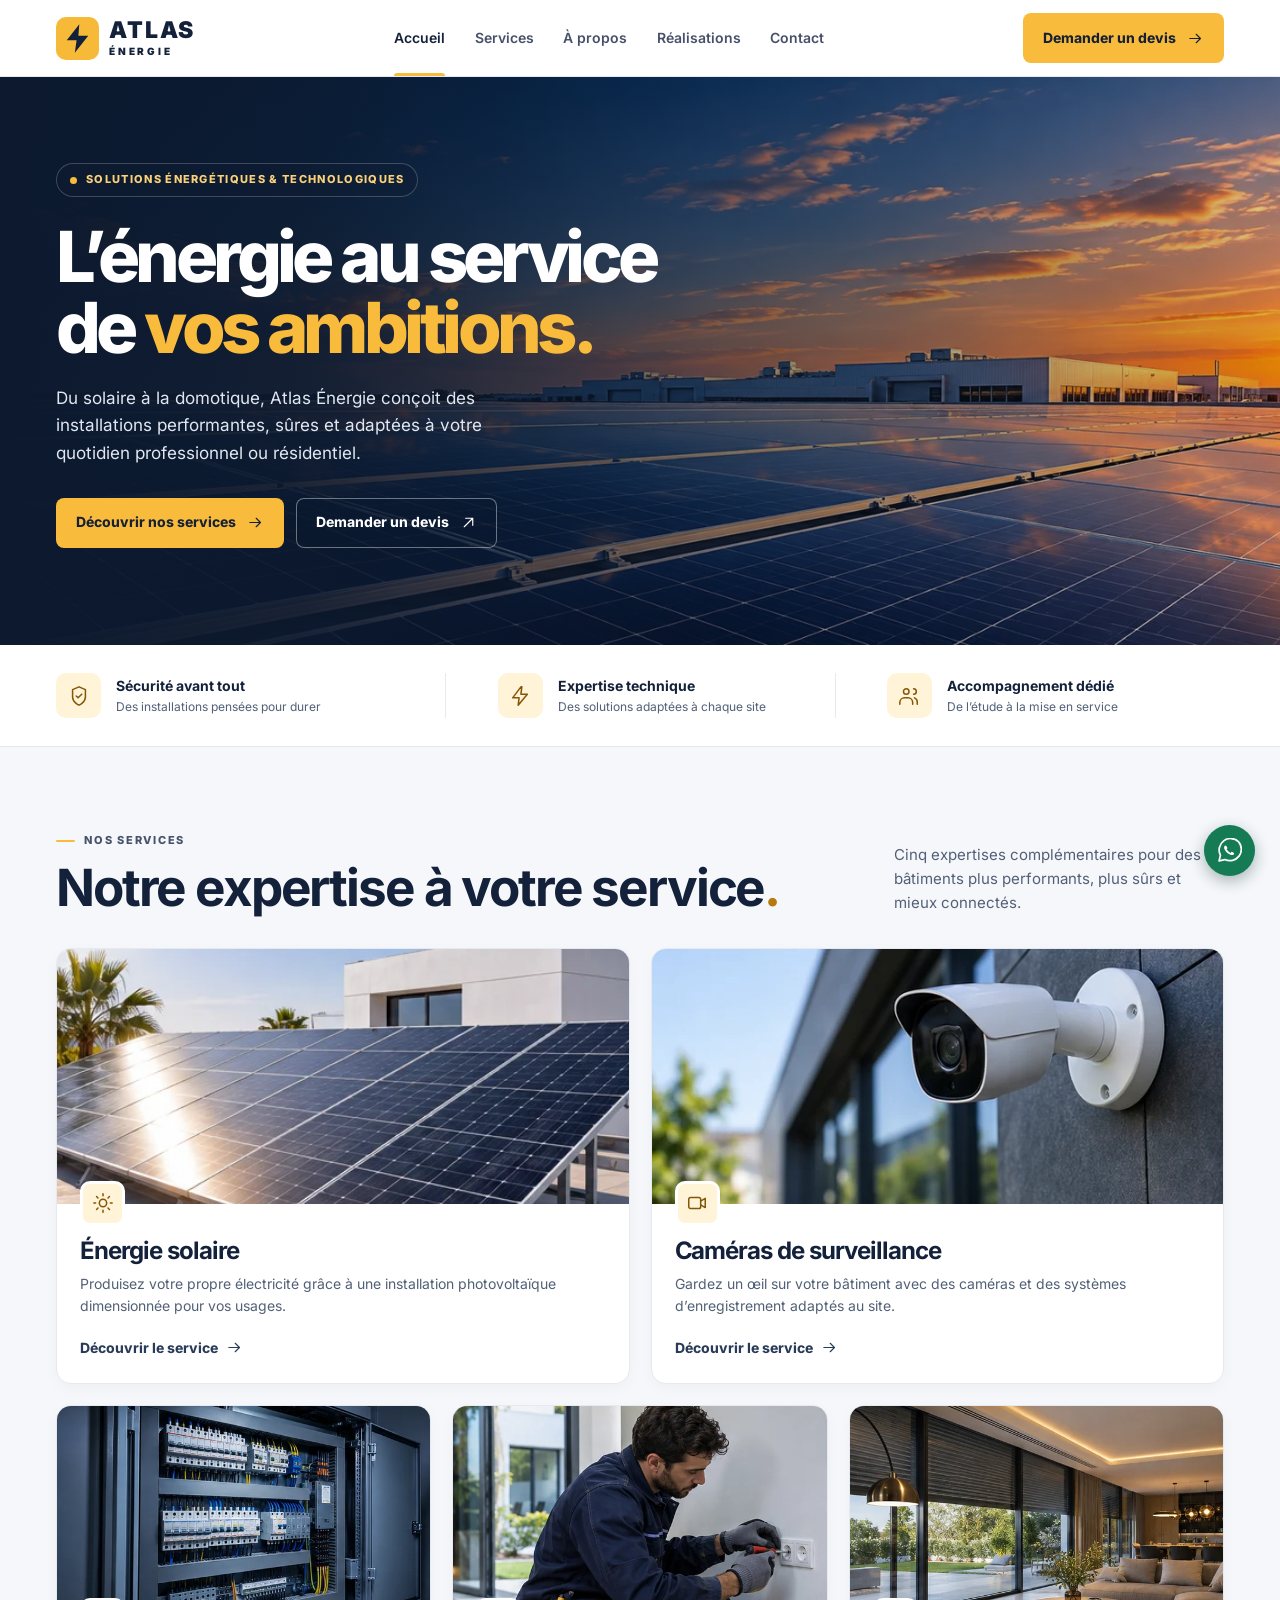
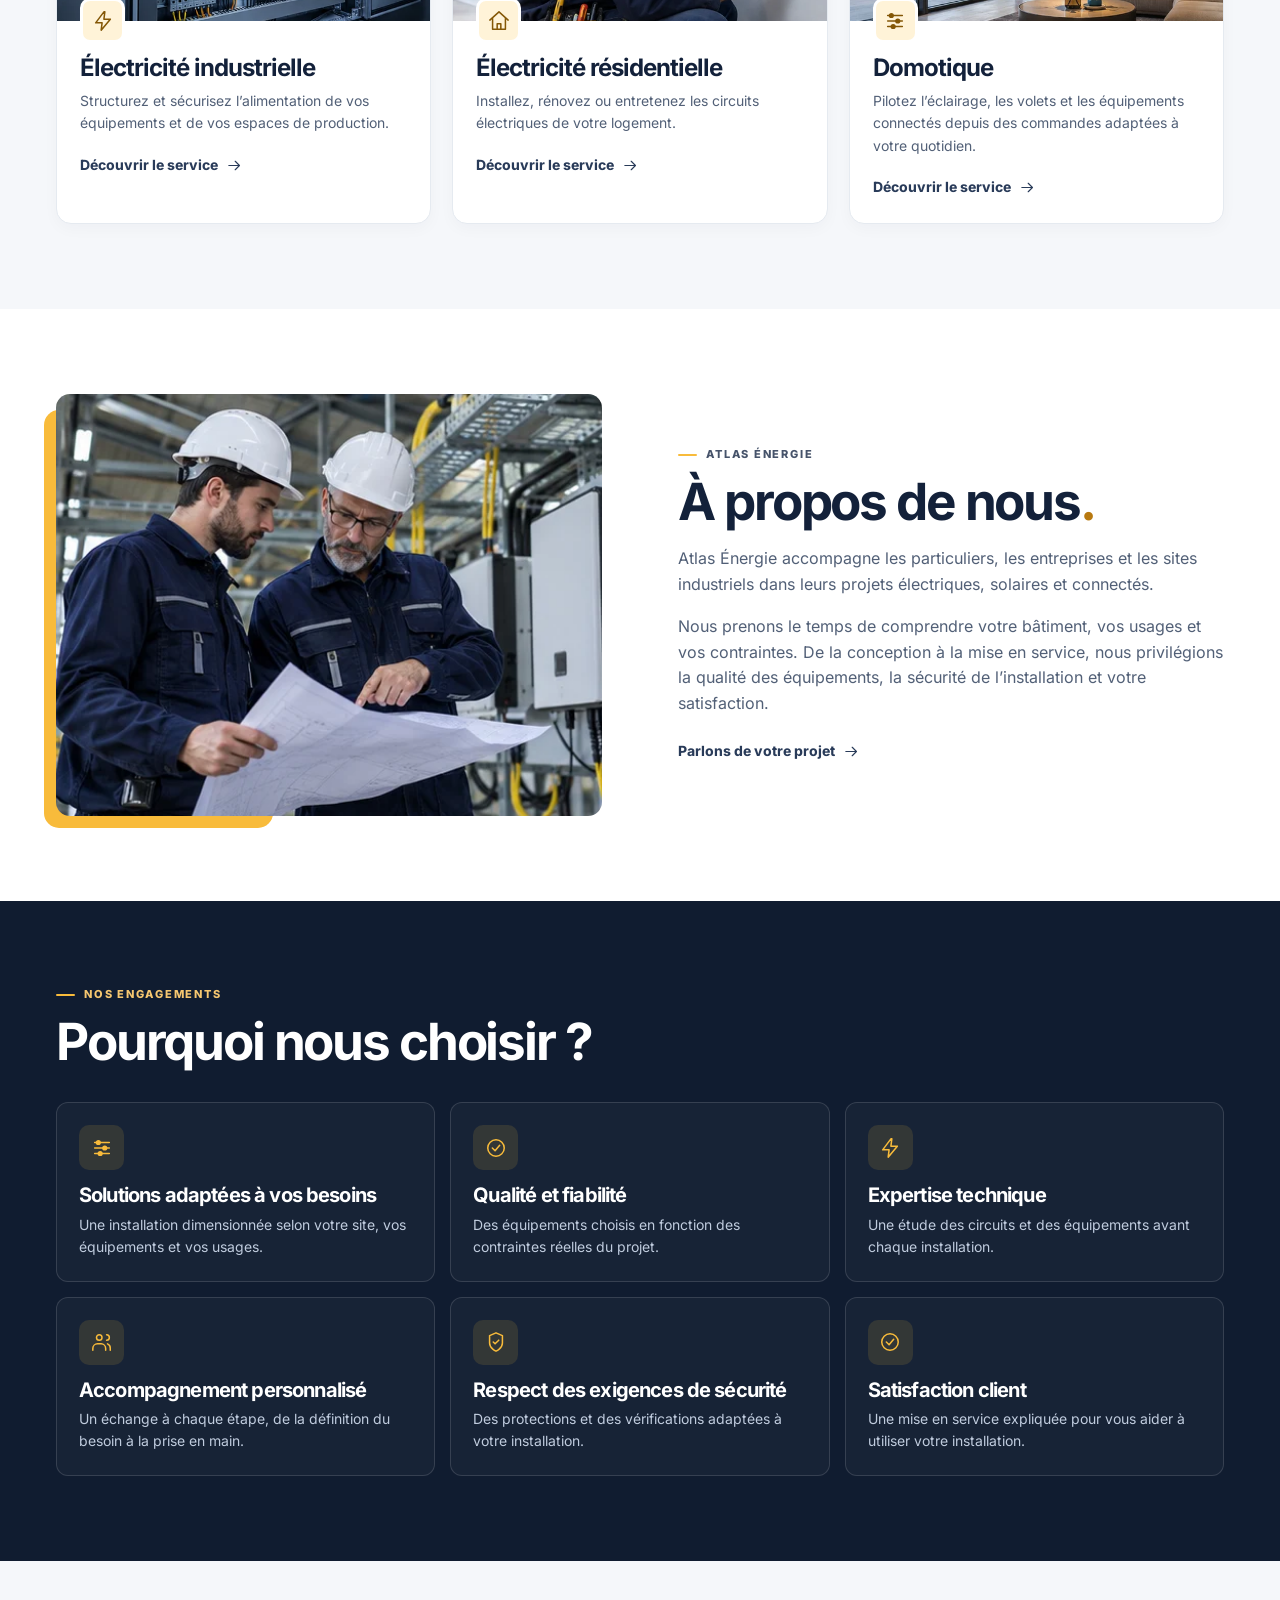
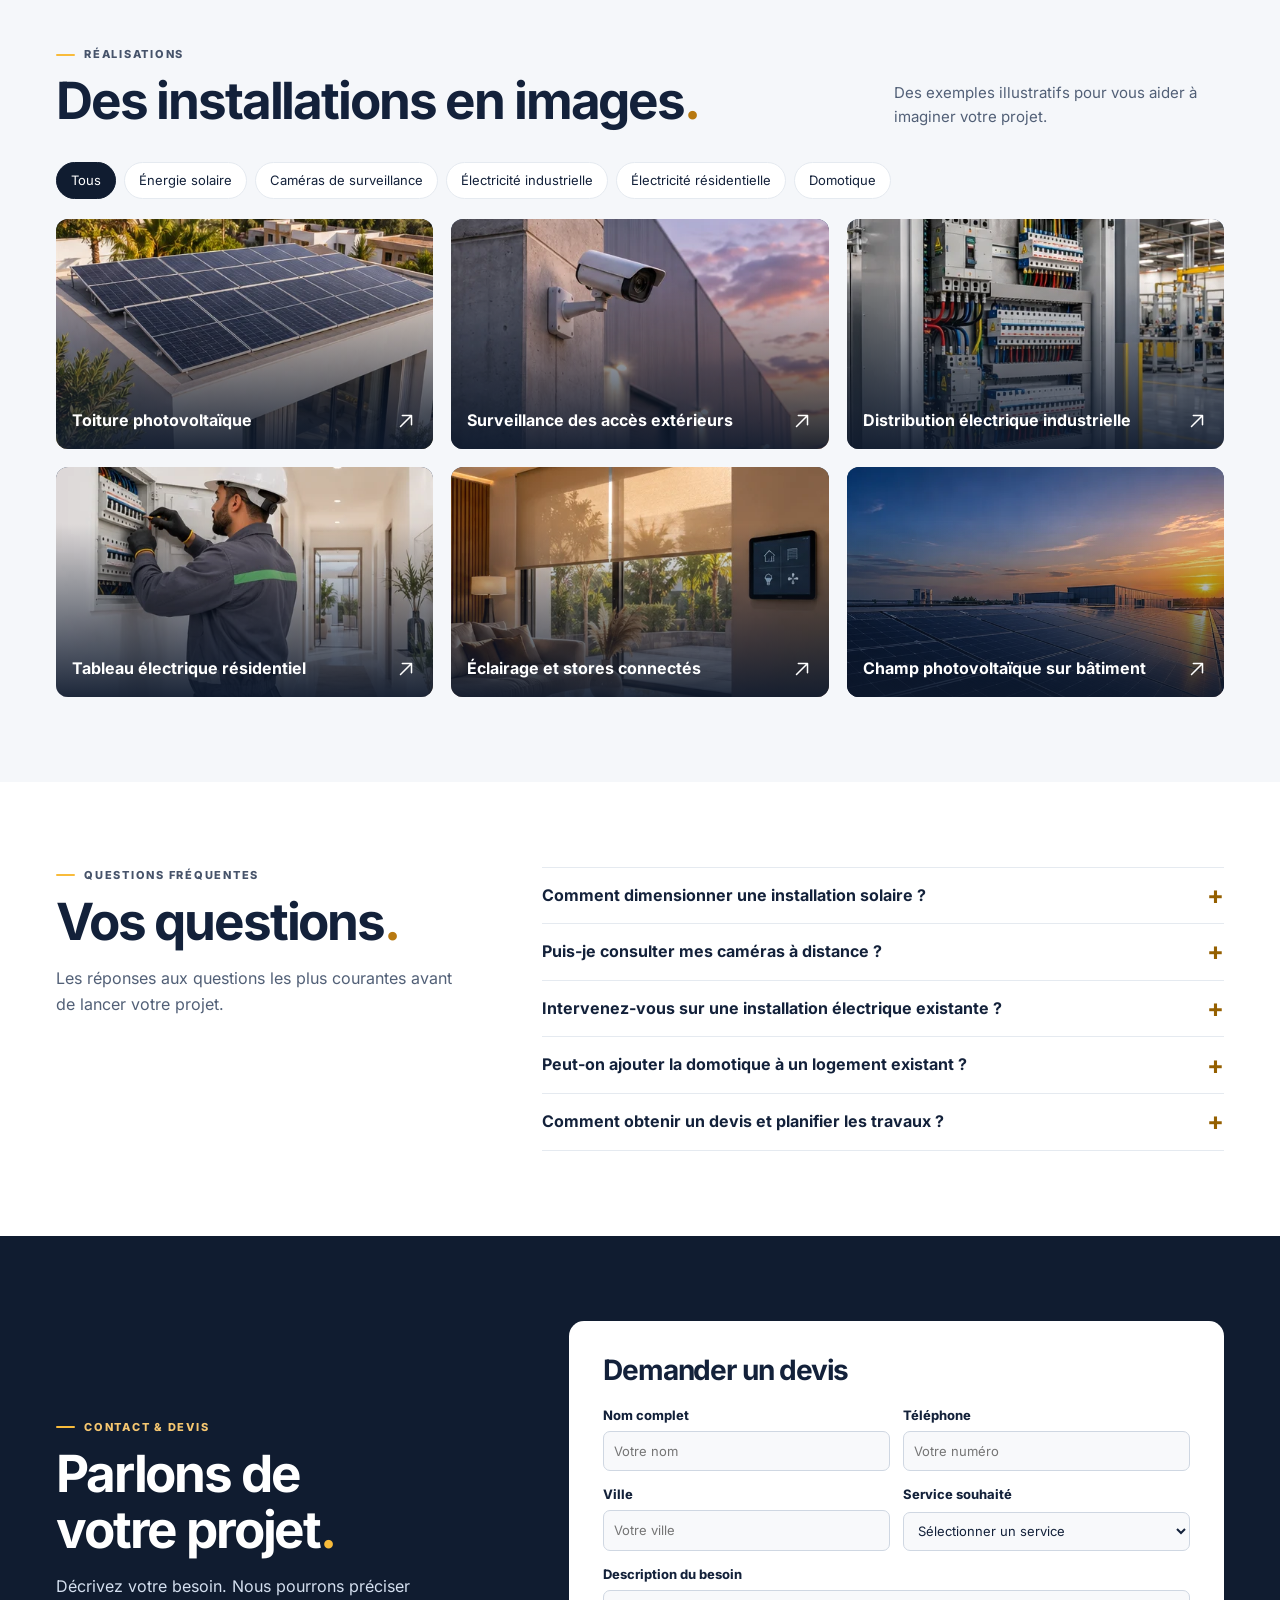
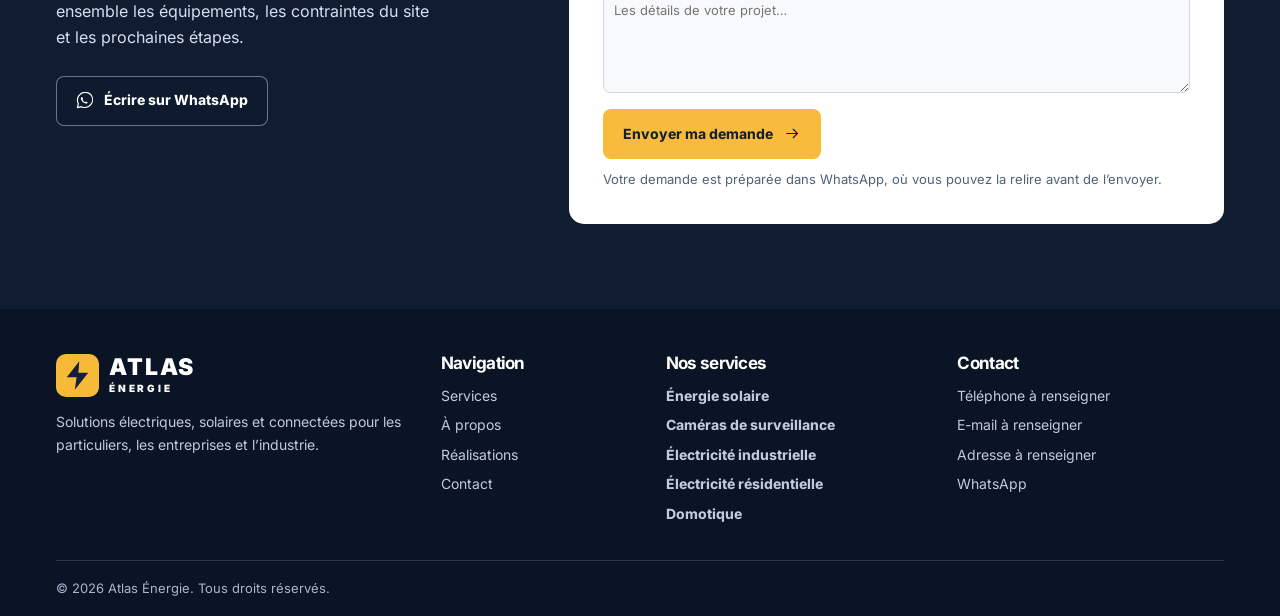
==== index.html @ 9202acd5 "Build Atlas Énergie company website" ====
<!doctype html>
<html lang="fr">
<head>
  <meta charset="utf-8">
  <meta name="viewport" content="width=device-width, initial-scale=1">
  <meta name="description" content="Atlas Énergie accompagne particuliers, entreprises et industriels dans leurs projets solaires, électriques, de vidéosurveillance et de domotique.">
  <meta name="theme-color" content="#101c30">
  <title>Atlas Énergie — Solutions électriques, solaires et connectées</title>
  <link rel="icon" href="assets/mark.svg" type="image/svg+xml">
  <link rel="preload" href="assets/hero.webp" as="image">
  <link rel="stylesheet" href="styles.css">
  <script type="module" src="app.js"></script>
</head>
<body>
  <a class="skip" href="#contenu">Aller au contenu</a>
  <header class="header">
    <div class="wrap nav-wrap">
      <a class="brand" href="#accueil" aria-label="Atlas Énergie, accueil"><img src="assets/mark.svg" alt="" width="43" height="43"><span>ATLAS<span>ÉNERGIE</span></span></a>
      <button class="menu-toggle" type="button" aria-label="Ouvrir le menu" aria-expanded="false" aria-controls="navigation" data-icon="menu"></button>
      <nav id="navigation" aria-label="Navigation principale">
        <a class="active" href="#accueil">Accueil</a><a href="#services">Services</a><a href="#a-propos">À propos</a><a href="#realisations">Réalisations</a><a href="#contact">Contact</a>
        <a class="button primary mobile-quote" href="#contact">Demander un devis <span data-icon="arrow"></span></a>
      </nav>
      <a class="button primary header-quote" href="#contact">Demander un devis <span data-icon="arrow"></span></a>
    </div>
  </header>
  <main id="contenu">
    <section class="hero" id="accueil" aria-labelledby="hero-title">
      <div class="wrap hero-inner">
        <div class="eyebrow hero-label"><span></span> SOLUTIONS ÉNERGÉTIQUES & TECHNOLOGIQUES</div>
        <h1 id="hero-title">L’énergie au service<br class="desktop-break"> de <em>vos ambitions.</em></h1>
        <p>Du solaire à la domotique, Atlas Énergie conçoit des installations performantes, sûres et adaptées à votre quotidien professionnel ou résidentiel.</p>
        <div class="actions"><a class="button primary" href="#services">Découvrir nos services <span data-icon="arrow"></span></a><a class="button outline" href="#contact">Demander un devis <span data-icon="diagonal"></span></a></div>
      </div>
    </section>
    <div class="trust">
      <div class="wrap trust-grid">
        <div><i data-icon="shield"></i><span><strong>Sécurité avant tout</strong><small>Des installations pensées pour durer</small></span></div>
        <div><i data-icon="bolt"></i><span><strong>Expertise technique</strong><small>Des solutions adaptées à chaque site</small></span></div>
        <div><i data-icon="users"></i><span><strong>Accompagnement dédié</strong><small>De l’étude à la mise en service</small></span></div>
      </div>
    </div>
    <section class="section services" id="services">
      <div class="wrap">
        <div class="section-heading split"><div><div class="eyebrow"><span></span> NOS SERVICES</div><h2>Notre expertise à votre service<span class="accent">.</span></h2></div><p>Cinq expertises complémentaires pour des bâtiments plus performants, plus sûrs et mieux connectés.</p></div>
        <div id="service-grid" class="service-grid"></div>
      </div>
    </section>
    <section class="section about" id="a-propos">
      <div class="wrap about-grid">
        <div class="about-image"><img src="assets/team.webp" alt="Deux techniciens consultent des plans dans une installation électrique" loading="lazy" width="760" height="500"></div>
        <div><div class="eyebrow"><span></span> ATLAS ÉNERGIE</div><h2>À propos de nous<span class="accent">.</span></h2>
          <p>Atlas Énergie accompagne les particuliers, les entreprises et les sites industriels dans leurs projets électriques, solaires et connectés.</p>
          <p>Nous prenons le temps de comprendre votre bâtiment, vos usages et vos contraintes. De la conception à la mise en service, nous privilégions la qualité des équipements, la sécurité de l’installation et votre satisfaction.</p>
          <a class="text-link" href="#contact">Parlons de votre projet <span data-icon="arrow"></span></a>
        </div>
      </div>
    </section>
    <section class="section why">
      <div class="wrap"><div class="section-heading"><div class="eyebrow"><span></span> NOS ENGAGEMENTS</div><h2>Pourquoi nous choisir ?</h2></div>
        <div class="why-grid" id="why-grid"></div>
      </div>
    </section>
    <section class="section projects" id="realisations">
      <div class="wrap">
        <div class="section-heading split"><div><div class="eyebrow"><span></span> RÉALISATIONS</div><h2>Des installations en images<span class="accent">.</span></h2></div><p>Des exemples illustratifs pour vous aider à imaginer votre projet.</p></div>
        <div class="filters" id="filters" aria-label="Filtrer les exemples"></div>
        <div class="project-grid" id="project-grid"></div>
      </div>
    </section>
    <section class="section faq" id="faq">
      <div class="wrap faq-grid">
        <div><div class="eyebrow"><span></span> QUESTIONS FRÉQUENTES</div><h2>Vos questions<span class="accent">.</span></h2><p>Les réponses aux questions les plus courantes avant de lancer votre projet.</p></div>
        <div id="faq-list" class="faq-list"></div>
      </div>
    </section>
    <section class="section contact" id="contact">
      <div class="wrap contact-grid">
        <div><div class="eyebrow"><span></span> CONTACT & DEVIS</div><h2>Parlons de<br> votre projet<span class="accent">.</span></h2><p>Décrivez votre besoin. Nous pourrons préciser ensemble les équipements, les contraintes du site et les prochaines étapes.</p>
          <a class="button outline" data-whatsapp href="#devis"><span data-icon="whatsapp"></span> Écrire sur WhatsApp</a>
        </div>
        <form id="devis" class="quote-form">
          <h3>Demander un devis</h3>
          <div class="form-grid">
            <label>Nom complet <input name="name" autocomplete="name" placeholder="Votre nom" required maxlength="100"></label>
            <label>Téléphone <input name="phone" type="tel" autocomplete="tel" placeholder="Votre numéro" pattern="[+0-9 \(\)\-.]{7,25}" required></label>
            <label>Ville <input name="city" autocomplete="address-level2" placeholder="Votre ville" required maxlength="100"></label>
            <label>Service souhaité <select name="service" required><option value="">Sélectionner un service</option></select></label>
            <label class="full">Description du besoin <textarea name="description" rows="4" placeholder="Les détails de votre projet…" required maxlength="1500"></textarea></label>
          </div>
          <button type="submit" class="button primary">Envoyer ma demande <span data-icon="arrow"></span></button>
          <p class="form-note">Votre demande est préparée dans WhatsApp, où vous pouvez la relire avant de l’envoyer.</p>
          <p class="form-status" id="form-status" role="status"></p>
        </form>
      </div>
    </section>
  </main>
  <footer>
    <div class="wrap footer-grid">
      <div><a class="brand" href="#accueil"><img src="assets/mark.svg" alt="" width="43" height="43"><span>ATLAS<span>ÉNERGIE</span></span></a><p>Solutions électriques, solaires et connectées pour les particuliers, les entreprises et l’industrie.</p></div>
      <div><h3>Navigation</h3><a href="#services">Services</a><a href="#a-propos">À propos</a><a href="#realisations">Réalisations</a><a href="#contact">Contact</a></div>
      <div><h3>Nos services</h3><div id="footer-services"></div></div>
      <div><h3>Contact</h3><p id="contact-phone">Téléphone à renseigner</p><p id="contact-email">E-mail à renseigner</p><p id="contact-address">Adresse à renseigner</p><a data-whatsapp href="#devis">WhatsApp</a></div>
    </div>
    <div class="wrap footer-bottom">© <span id="year">2026</span> Atlas Énergie. Tous droits réservés.</div>
  </footer>
  <a class="floating" data-whatsapp href="#devis" aria-label="Contacter Atlas Énergie sur WhatsApp"><span data-icon="whatsapp"></span></a>
  <dialog id="detail" aria-labelledby="detail-title"><div id="detail-body"></div><form method="dialog"><button class="dialog-close" aria-label="Fermer" data-icon="close" autofocus></button></form></dialog>
</body>
</html>
---- styles.css ----
@font-face {
  font-family: Inter;
  src: url("assets/inter.woff2") format("woff2");
  font-weight: 100 900;
  font-style: normal;
  font-display: swap;
}
:root {
  --ink: #13213a;
  --navy: #101c30;
  --muted: #526077;
  --gold: #f8bb3b;
  --line: #e5eaf0;
  --surface: #f5f7fa;
  --white: #fff;
  font:
    16px/1.6 "Inter",
    Arial,
    sans-serif;
  color: var(--ink);
  background: white;
}
*,
*::before,
*::after {
  box-sizing: border-box;
}
html {
  scroll-behavior: smooth;
  scroll-padding-top: 96px;
}
body {
  margin: 0;
}
button,
input,
textarea,
select {
  font: inherit;
}
button,
a {
  -webkit-tap-highlight-color: transparent;
}
button {
  cursor: pointer;
}
a {
  color: inherit;
  text-decoration: none;
}
img {
  display: block;
  max-width: 100%;
  object-fit: cover;
}
h1,
h2,
h3,
p {
  margin: 0;
}
h1,
h2,
h3 {
  line-height: 1.08;
  letter-spacing: -0.042em;
}
p {
  color: var(--muted);
}
svg {
  display: block;
  width: 22px;
  height: 22px;
}
i {
  font-style: normal;
}
.wrap {
  width: min(1248px, calc(100% - 112px));
  margin-inline: auto;
}
.skip {
  position: fixed;
  left: 12px;
  top: 12px;
  background: white;
  padding: 12px;
  z-index: 100;
  transform: translateY(-160%);
}
.skip:focus {
  transform: none;
}
:focus-visible {
  outline: 3px solid #be7800;
  outline-offset: 4px;
}
.header {
  position: sticky;
  top: 0;
  z-index: 5;
  background: #fff;
  border-bottom: 1px solid var(--line);
}
.nav-wrap {
  height: 76px;
  display: flex;
  align-items: center;
  justify-content: space-between;
  gap: 24px;
}
.brand {
  display: inline-flex;
  align-items: center;
  gap: 10px;
  font-weight: 900;
  font-size: 23px;
  line-height: 0.95;
  letter-spacing: 0.08em;
  flex-shrink: 0;
}
.brand > span > span {
  display: block;
  font-size: 10px;
  margin-top: 5px;
  letter-spacing: 0.28em;
}
.nav-wrap nav {
  display: flex;
  align-items: center;
  gap: clamp(18px, 2.3vw, 35px);
  height: 100%;
}
.nav-wrap nav > a:not(.button) {
  display: grid;
  align-items: center;
  height: 100%;
  position: relative;
  font-size: 14px;
  font-weight: 600;
  white-space: nowrap;
  color: #465169;
}
.nav-wrap nav > a.active {
  color: var(--ink);
}
.nav-wrap nav > a.active::after {
  content: "";
  height: 3px;
  background: var(--gold);
  position: absolute;
  inset: auto 0 0;
  border-radius: 3px 3px 0 0;
}
.button {
  display: inline-flex;
  align-items: center;
  justify-content: center;
  gap: 11px;
  min-height: 50px;
  padding: 11px 19px;
  border: 1px solid transparent;
  border-radius: 8px;
  font-size: 14px;
  font-weight: 750;
  transition:
    background 0.2s,
    transform 0.2s,
    border-color 0.2s;
  white-space: nowrap;
}
.button:hover {
  transform: translateY(-2px);
}
.button svg,
.text-link svg {
  width: 17px;
  height: 17px;
}
.primary {
  background: var(--gold);
  color: #152035;
}
.primary:hover {
  background: #ffd170;
}
.outline {
  border-color: #ffffff65;
  color: white;
  background: #0c192b35;
}
.outline:hover {
  background: #ffffff1a;
  border-color: white;
}
.menu-toggle,
.nav-wrap nav .mobile-quote {
  display: none;
}
.hero {
  position: relative;
  isolation: isolate;
  min-height: 568px;
  display: grid;
  align-items: center;
  background: #132441 url("assets/hero.webp") center 55% / cover no-repeat;
  color: white;
}
.hero::before {
  content: "";
  position: absolute;
  inset: 0;
  z-index: -1;
  background: linear-gradient(
    90deg,
    #0c192e 0%,
    #0c192ee8 24%,
    #0c192e82 56%,
    #101c3020 100%
  );
}
.hero-inner {
  padding-block: 75px 86px;
  animation: intro 0.65s ease-out both;
}
.eyebrow {
  display: flex;
  align-items: center;
  gap: 9px;
  font-size: 11px;
  font-weight: 800;
  letter-spacing: 0.16em;
  color: #46536a;
}
.eyebrow > span {
  width: 19px;
  height: 2px;
  border-radius: 3px;
  background: var(--gold);
  flex: none;
}
.hero-label {
  color: #fbd17a;
  width: fit-content;
  border: 1px solid #ffffff35;
  border-radius: 30px;
  padding: 7px 13px;
  background: #101c3055;
  letter-spacing: 0.12em;
}
.hero-label > span {
  width: 7px;
  height: 7px;
  border-radius: 100%;
}
.hero h1 {
  font-size: clamp(47px, 5.5vw, 84px);
  line-height: 1.01;
  margin: 24px 0 22px;
  letter-spacing: -0.065em;
  font-weight: 800;
}
.hero em {
  font-style: normal;
  color: var(--gold);
}
.hero p {
  color: #e0e7f2;
  max-width: 495px;
  font-size: 17px;
}
.actions {
  display: flex;
  flex-wrap: wrap;
  gap: 12px;
  margin-top: 31px;
}
.trust {
  background: white;
  border-bottom: 1px solid var(--line);
}
.trust-grid {
  min-height: 101px;
  display: grid;
  grid-template-columns: repeat(3, 1fr);
  align-items: center;
}
.trust-grid > div {
  display: flex;
  align-items: center;
  gap: 15px;
  padding: 0 22px 0 0;
}
.trust-grid > div + div {
  border-left: 1px solid var(--line);
  padding-left: clamp(20px, 4vw, 62px);
}
.trust i,
.icon-box {
  display: grid;
  place-items: center;
  width: 45px;
  height: 45px;
  background: #fff3d8;
  color: #845706;
  border-radius: 10px;
  flex: none;
}
.trust strong,
.trust small {
  display: block;
}
.trust strong {
  font-size: 14px;
}
.trust small {
  color: var(--muted);
  font-size: 12px;
}
.section {
  padding: 85px 0;
}
.services,
.projects,
.faq {
  background: var(--surface);
}
.section-heading {
  margin-bottom: 33px;
}
.split {
  display: flex;
  justify-content: space-between;
  align-items: end;
  gap: 32px;
}
.split > p {
  max-width: 330px;
  font-size: 15px;
}
.section h2 {
  font-size: clamp(35px, 4vw, 58px);
  margin-top: 10px;
}
.accent {
  color: #b87910;
}
.service-grid {
  display: grid;
  grid-template-columns: repeat(6, 1fr);
  gap: 21px;
}
.service-card {
  grid-column: span 2;
  border: 1px solid var(--line);
  border-radius: 15px;
  overflow: hidden;
  background: white;
  box-shadow: 0 5px 15px #14213b08;
  transition:
    transform 0.25s,
    box-shadow 0.25s;
}
.service-card:hover {
  transform: translateY(-5px);
  box-shadow: 0 12px 30px #14213b19;
}
.service-card:nth-child(-n + 2) {
  grid-column: span 3;
}
.card-image {
  overflow: hidden;
  position: relative;
}
.card-image img {
  width: 100%;
  height: 215px;
  transition: transform 0.5s;
}
.service-card:nth-child(-n + 2) img {
  height: 255px;
}
.service-card:hover img,
.project:hover img {
  transform: scale(1.05);
}
.card-body {
  padding: 23px;
  position: relative;
}
.card-body .icon-box {
  margin-top: -46px;
  border: 3px solid white;
  position: relative;
  margin-bottom: 12px;
}
.card-body h3 {
  font-size: 24px;
  margin-bottom: 9px;
}
.card-body p {
  font-size: 14px;
  margin-bottom: 17px;
}
.text-link {
  display: inline-flex;
  align-items: center;
  gap: 8px;
  color: #293b59;
  font-weight: 750;
  font-size: 14px;
  border: 0;
  background: none;
  padding: 0;
}
.text-link:hover {
  color: #8c5900;
}
.about-grid,
.faq-grid,
.contact-grid {
  display: grid;
  grid-template-columns: 1fr 1fr;
  align-items: center;
  gap: clamp(28px, 6vw, 90px);
}
.about-image {
  position: relative;
}
.about-image::before {
  content: "";
  position: absolute;
  inset: 16px auto -12px -12px;
  width: 42%;
  background: var(--gold);
  border-radius: 15px;
}
.about-image img {
  position: relative;
  width: 100%;
  height: clamp(280px, 33vw, 465px);
  border-radius: 14px;
}
.about p,
.faq p,
.contact p {
  margin-top: 17px;
}
.about .text-link {
  margin-top: 24px;
}
.why {
  background: var(--navy);
  color: white;
}
.why .eyebrow,
.contact .eyebrow {
  color: #f6c770;
}
.why-grid {
  display: grid;
  grid-template-columns: repeat(3, 1fr);
  gap: 15px;
}
.why-card {
  border: 1px solid #ffffff22;
  border-radius: 12px;
  padding: 22px;
  background: #ffffff08;
}
.why-card .icon-box {
  background: #f8bb3b20;
  color: var(--gold);
  margin-bottom: 15px;
}
.why-card h3 {
  font-size: 20px;
  margin-bottom: 7px;
}
.why-card p {
  color: #c0ccde;
  font-size: 14px;
}
.filters {
  display: flex;
  flex-wrap: wrap;
  gap: 8px;
  margin-bottom: 20px;
}
.filters button {
  border: 1px solid var(--line);
  border-radius: 24px;
  background: white;
  color: var(--ink);
  padding: 7px 14px;
  font-size: 13px;
}
.filters button[aria-pressed="true"] {
  background: var(--navy);
  color: white;
  border-color: var(--navy);
}
.project-grid {
  display: grid;
  grid-template-columns: repeat(3, 1fr);
  gap: 18px;
}
.project {
  position: relative;
  text-align: left;
  padding: 0;
  border: 0;
  border-radius: 12px;
  overflow: hidden;
  min-height: 230px;
  background: #293b59;
  color: white;
}
.project::after {
  content: "";
  position: absolute;
  inset: 25% 0 0;
  background: linear-gradient(transparent, #0d192deb);
}
.project img {
  width: 100%;
  height: 100%;
  position: absolute;
  inset: 0;
  transition: transform 0.4s;
}
.project span {
  position: absolute;
  z-index: 1;
  inset: auto 16px 15px;
  display: flex;
  justify-content: space-between;
  align-items: center;
  font-weight: 700;
  gap: 12px;
}
.faq {
  background: white;
}
.faq-grid {
  grid-template-columns: 0.75fr 1.25fr;
  align-items: start;
}
.faq-list details {
  border-bottom: 1px solid var(--line);
  padding: 15px 0;
}
.faq-list details:first-child {
  border-top: 1px solid var(--line);
}
summary {
  cursor: pointer;
  font-weight: 700;
  list-style: none;
  display: flex;
  align-items: center;
  justify-content: space-between;
  gap: 12px;
}
summary::-webkit-details-marker {
  display: none;
}
summary::after {
  content: "+";
  font-size: 25px;
  line-height: 1;
  color: #956000;
}
details[open] summary::after {
  content: "−";
}
.faq-list p {
  margin-top: 9px;
  font-size: 14px;
}
.contact {
  background: var(--navy);
  color: white;
}
.contact .accent {
  color: var(--gold);
}
.contact-grid {
  grid-template-columns: 0.8fr 1.2fr;
}
.contact p {
  color: #d4dfef;
  max-width: 390px;
}
.contact .outline {
  margin-top: 25px;
}
.quote-form {
  background: white;
  color: var(--ink);
  border-radius: 15px;
  padding: clamp(18px, 3vw, 34px);
}
.quote-form h3 {
  font-size: 28px;
  margin-bottom: 20px;
}
.form-grid {
  display: grid;
  grid-template-columns: repeat(2, minmax(0, 1fr));
  gap: 13px;
}
.form-grid label {
  display: grid;
  gap: 5px;
  font-size: 13px;
  font-weight: 750;
}
.full {
  grid-column: 1/-1;
}
input,
select,
textarea {
  width: 100%;
  min-width: 0;
  padding: 9px 10px;
  border: 1px solid #cfd7e2;
  border-radius: 7px;
  background: #f8f9fb;
  color: var(--ink);
  font-weight: normal;
}
textarea {
  resize: vertical;
}
.quote-form .button {
  margin-top: 16px;
}
.quote-form .form-note,
.quote-form .form-status {
  font-size: 13px;
  color: var(--muted);
  margin-top: 10px;
  max-width: none;
}
.form-status:empty {
  display: none;
}
.form-status a {
  text-decoration: underline;
}
footer {
  background: #0b1424;
  color: white;
  padding: 45px 0 0;
}
.footer-grid {
  display: grid;
  grid-template-columns: 1.35fr 0.75fr 1fr 1fr;
  gap: 25px;
}
.footer-grid p,
.footer-grid a:not(.brand),
.footer-grid button {
  color: #c0ccde;
  font-size: 14px;
}
.footer-grid p,
.footer-grid a:not(.brand),
.footer-grid button {
  display: block;
  margin: 7px 0;
}
.footer-grid h3 {
  font-size: 17px;
  margin-bottom: 13px;
}
.footer-grid a:hover,
.footer-grid button:hover {
  color: var(--gold);
}
.footer-bottom {
  border-top: 1px solid #ffffff25;
  margin-top: 28px;
  padding: 17px 0;
  color: #a8b7cf;
  font-size: 13px;
}
.floating {
  position: fixed;
  z-index: 4;
  right: 25px;
  bottom: 24px;
  width: 51px;
  height: 51px;
  display: grid;
  place-items: center;
  border-radius: 50%;
  background: #147b54;
  color: white;
  box-shadow: 0 5px 15px #0c302755;
  transition: transform 0.2s;
  animation: intro 0.55s 0.25s both;
}
.floating svg {
  width: 25px;
  height: 25px;
}
.floating:hover {
  transform: translateY(-4px);
}
dialog {
  width: min(650px, calc(100% - 28px));
  max-height: calc(100% - 28px);
  padding: 0;
  border: 0;
  border-radius: 16px;
  color: var(--ink);
  background: white;
  box-shadow: 0 20px 75px #0006;
  overscroll-behavior: contain;
}
dialog::backdrop {
  background: #091223c9;
}
body:has(dialog[open]) {
  overflow: hidden;
}
.dialog-close {
  position: absolute;
  top: 12px;
  right: 12px;
  background: white;
  color: var(--ink);
  border: 0;
  border-radius: 50%;
  display: grid;
  place-items: center;
  width: 42px;
  height: 42px;
}
.dialog-image {
  width: 100%;
  height: clamp(170px, 36vw, 320px);
}
.dialog-content {
  padding: 24px;
}
.dialog-content h2 {
  font-size: 33px;
  margin-bottom: 12px;
}
.dialog-content h3 {
  margin-top: 15px;
}
.dialog-content ul {
  margin-top: 5px;
  padding-left: 20px;
}
.dialog-content p {
  font-size: 15px;
}
@keyframes intro {
  from {
    opacity: 0;
    translate: 0 10px;
  }
  to {
    opacity: 1;
    translate: 0 0;
  }
}
.reveal {
  animation: intro 0.55s ease-out both;
}
@media (max-width: 1050px) {
  .wrap {
    width: calc(100% - 64px);
  }
  .header-quote {
    padding-inline: 11px;
  }
  .nav-wrap {
    gap: 13px;
  }
  .nav-wrap nav {
    gap: 15px;
  }
}
@media (max-width: 820px) {
  .wrap {
    width: calc(100% - 42px);
  }
  .nav-wrap {
    height: 65px;
  }
  .header-quote {
    display: none;
  }
  .menu-toggle {
    display: grid;
    place-items: center;
    width: 44px;
    height: 44px;
    background: var(--surface);
    border: 1px solid var(--line);
    border-radius: 8px;
    color: var(--ink);
  }
  .nav-wrap nav {
    position: absolute;
    top: 100%;
    left: 0;
    right: 0;
    height: auto;
    display: grid;
    gap: 0;
    background: white;
    padding: 10px 21px 20px;
    box-shadow: 0 8px 15px #0002;
    visibility: hidden;
    opacity: 0;
    transform: translateY(-8px);
    transition:
      opacity 0.2s,
      transform 0.2s,
      visibility 0.2s;
  }
  .nav-wrap nav.open {
    visibility: visible;
    opacity: 1;
    transform: none;
  }
  .nav-wrap nav > a:not(.button) {
    padding: 10px 0;
  }
  .nav-wrap nav > a.active::after {
    display: none;
  }
  .nav-wrap nav .mobile-quote {
    display: inline-flex;
    justify-self: start;
    margin-top: 8px;
  }
  .hero {
    min-height: 520px;
  }
  .trust-grid > div + div {
    padding-left: 12px;
  }
  .trust-grid > div {
    gap: 8px;
    padding-right: 8px;
  }
  .trust i {
    width: 36px;
    height: 36px;
  }
  .trust small {
    font-size: 11px;
  }
  .section {
    padding: 58px 0;
  }
  .card-body {
    padding: 17px;
  }
  .service-card:nth-child(n) {
    grid-column: span 3;
  }
  .service-card:nth-child(n) img {
    height: 195px;
  }
  .project-grid {
    grid-template-columns: repeat(2, 1fr);
  }
}
@media (max-width: 560px) {
  html {
    scroll-padding-top: 78px;
  }
  .hero {
    min-height: 500px;
    background-position: 59% center;
  }
  .hero::before {
    background: linear-gradient(90deg, #0c192eec, #0c192e82);
  }
  .hero-inner {
    padding-block: 52px;
  }
  .hero h1 {
    font-size: clamp(41px, 10vw, 57px);
  }
  .hero p {
    font-size: 15px;
  }
  .desktop-break {
    display: none;
  }
  .actions {
    gap: 9px;
  }
  .actions .button {
    padding-inline: 12px;
    font-size: 13px;
  }
  .trust-grid {
    grid-template-columns: 1fr;
    padding-block: 10px;
  }
  .trust-grid > div,
  .trust-grid > div + div {
    border-left: 0;
    padding: 7px 0;
    gap: 12px;
  }
  .trust-grid > div + div {
    border-top: 1px solid var(--line);
  }
  .split {
    display: block;
  }
  .split p {
    margin-top: 10px;
  }
  .service-grid,
  .about-grid,
  .why-grid,
  .project-grid,
  .faq-grid,
  .contact-grid {
    grid-template-columns: 1fr;
  }
  .service-card:nth-child(n) {
    grid-column: auto;
  }
  .service-card:nth-child(n) img {
    height: 210px;
  }
  .footer-grid {
    grid-template-columns: 1fr 1fr;
  }
  .footer-grid > div:first-child {
    grid-column: 1/-1;
  }
  .floating {
    right: 14px;
    bottom: 14px;
  }
  .project {
    min-height: 210px;
  }
}
@media (max-width: 360px) {
  .form-grid {
    grid-template-columns: 1fr;
  }
}
@media (prefers-reduced-motion: reduce) {
  *,
  *::before,
  *::after {
    scroll-behavior: auto !important;
    animation: none !important;
    transition: none !important;
  }
}
.project[hidden] {
  display: none;
}
.dialog-content .button {
  white-space: normal;
}
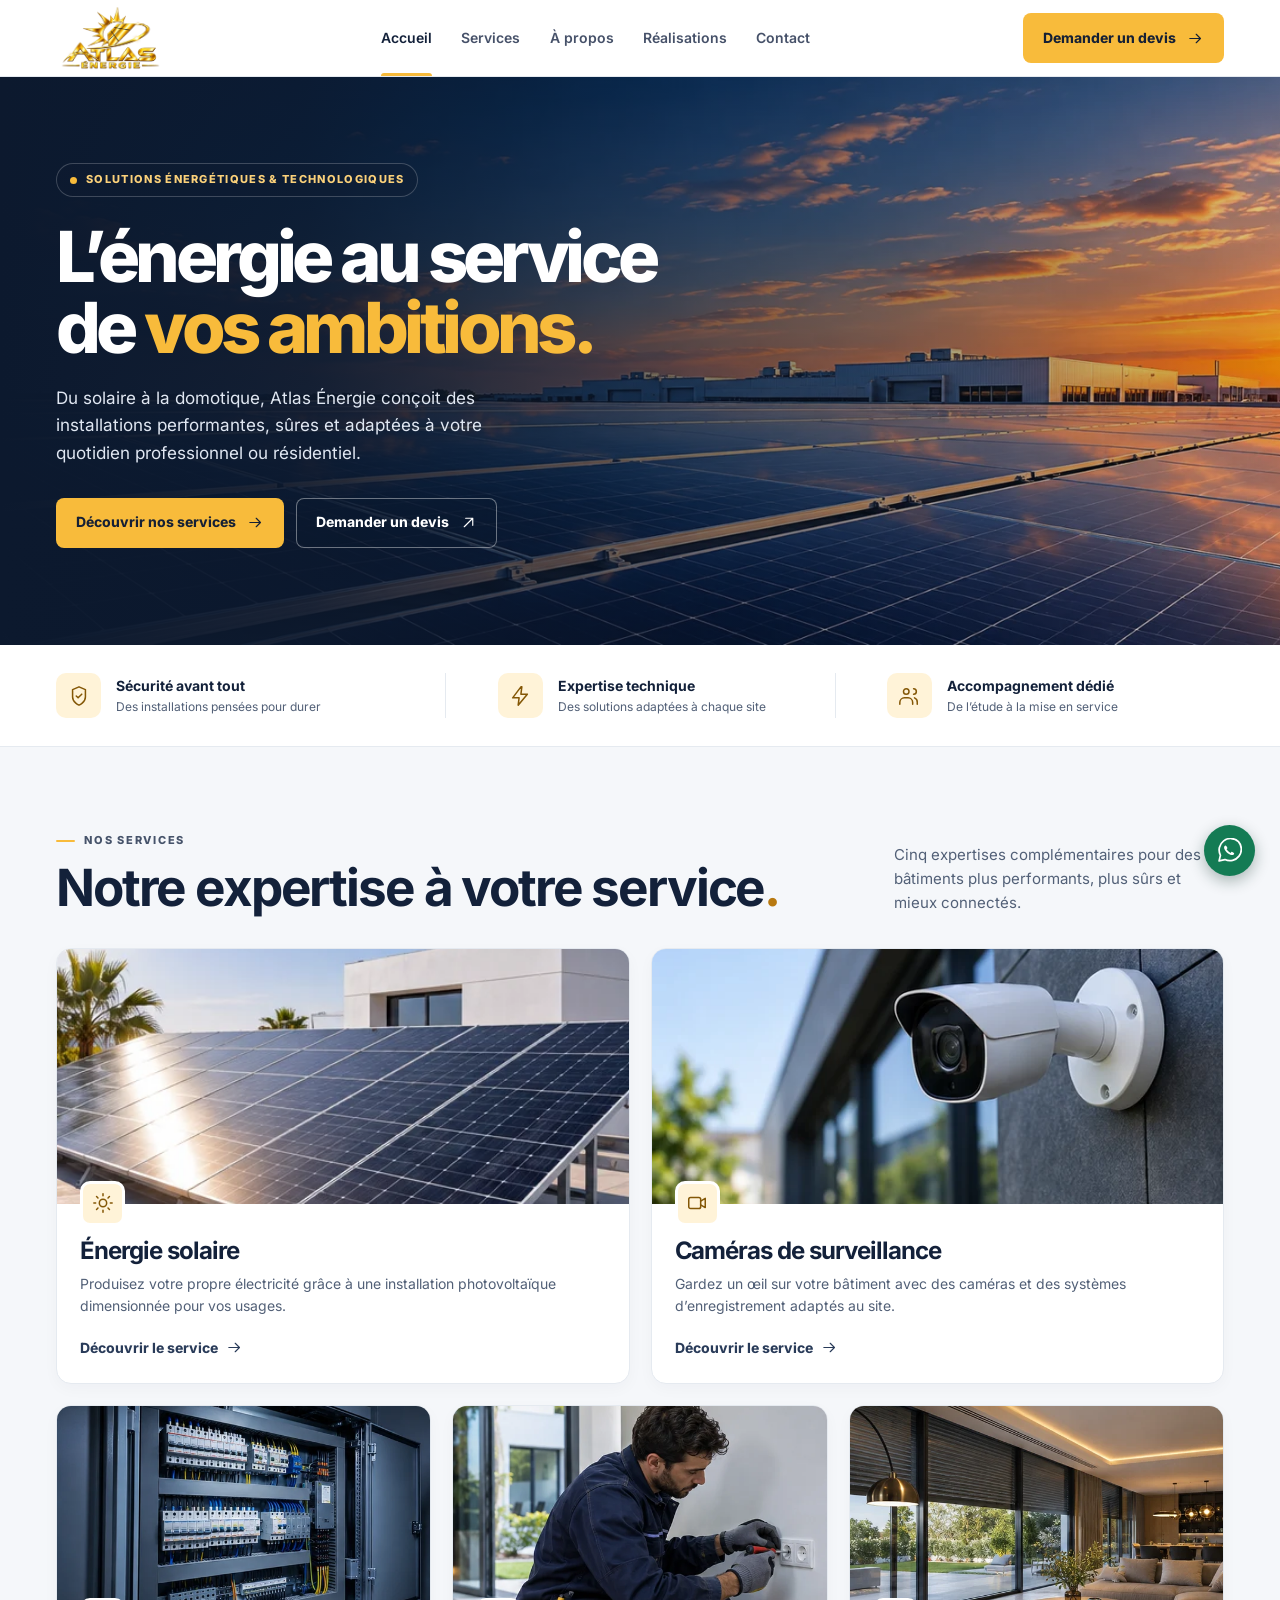
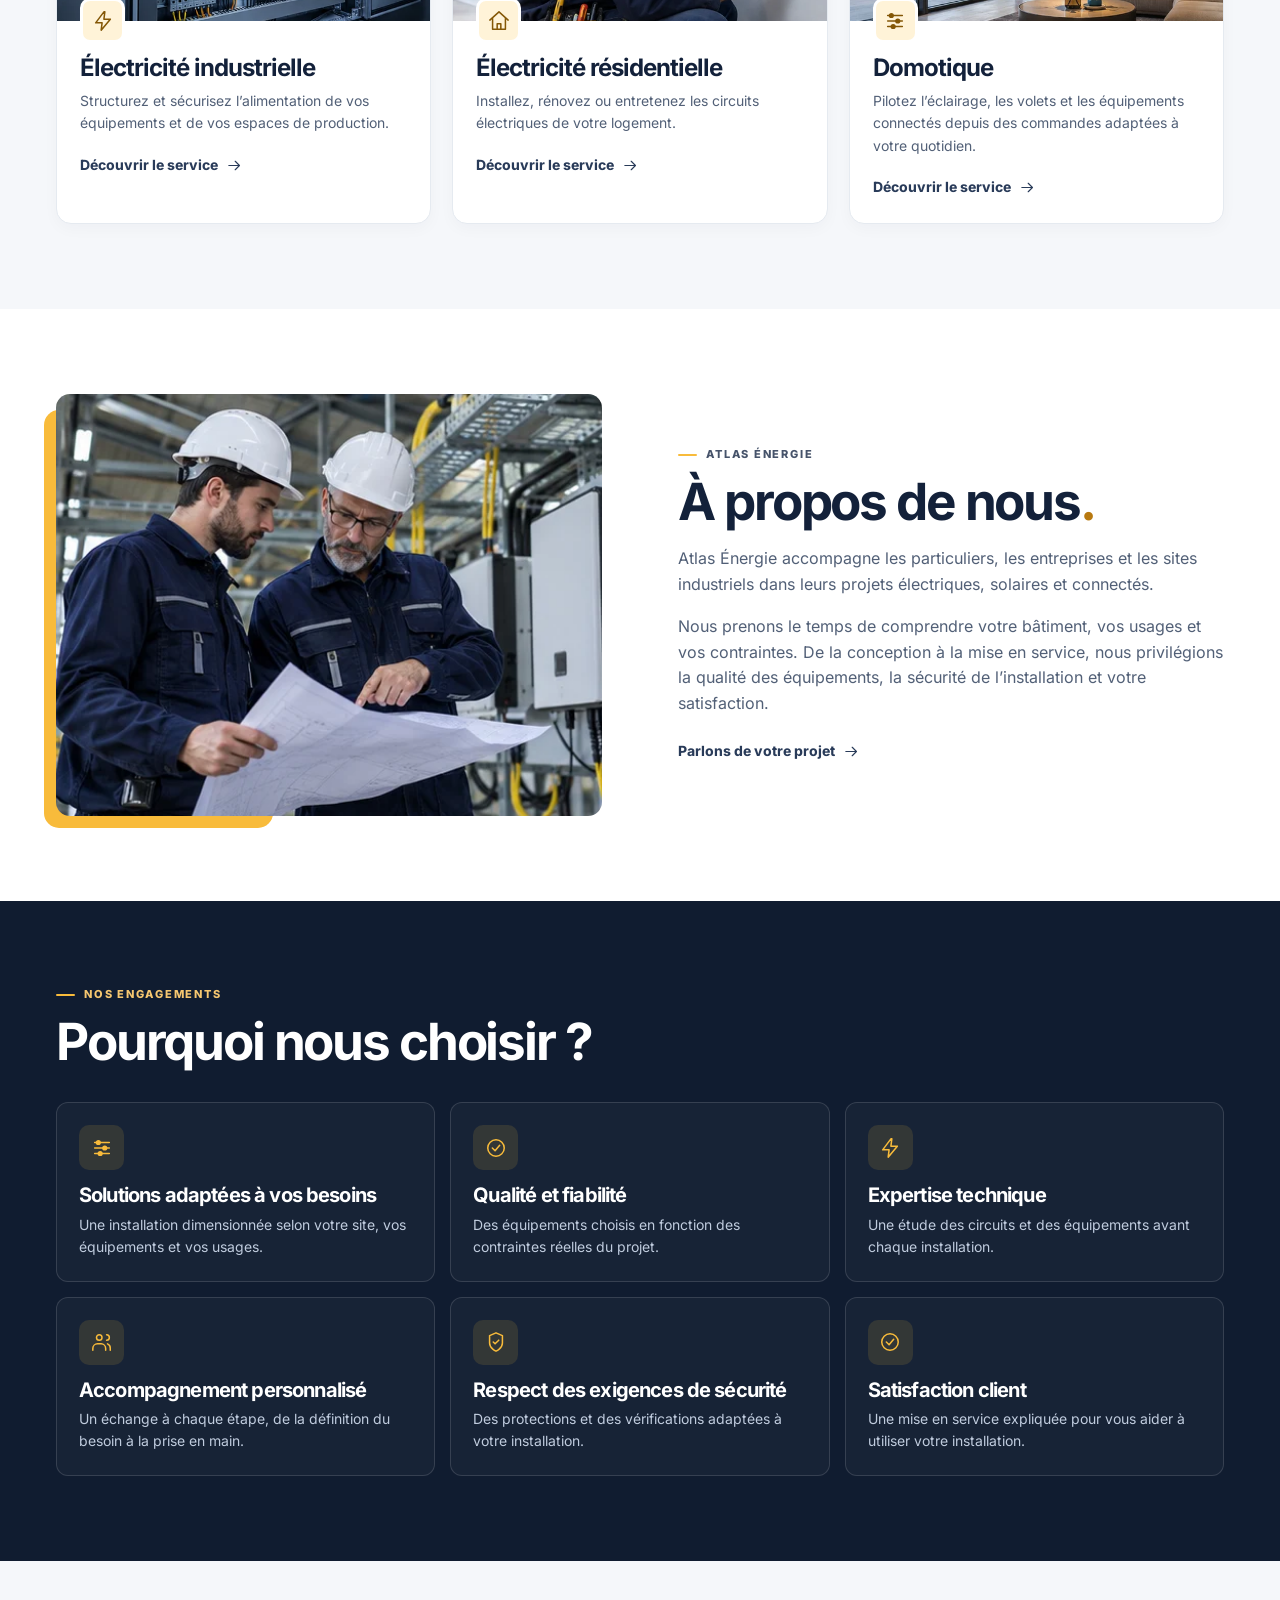
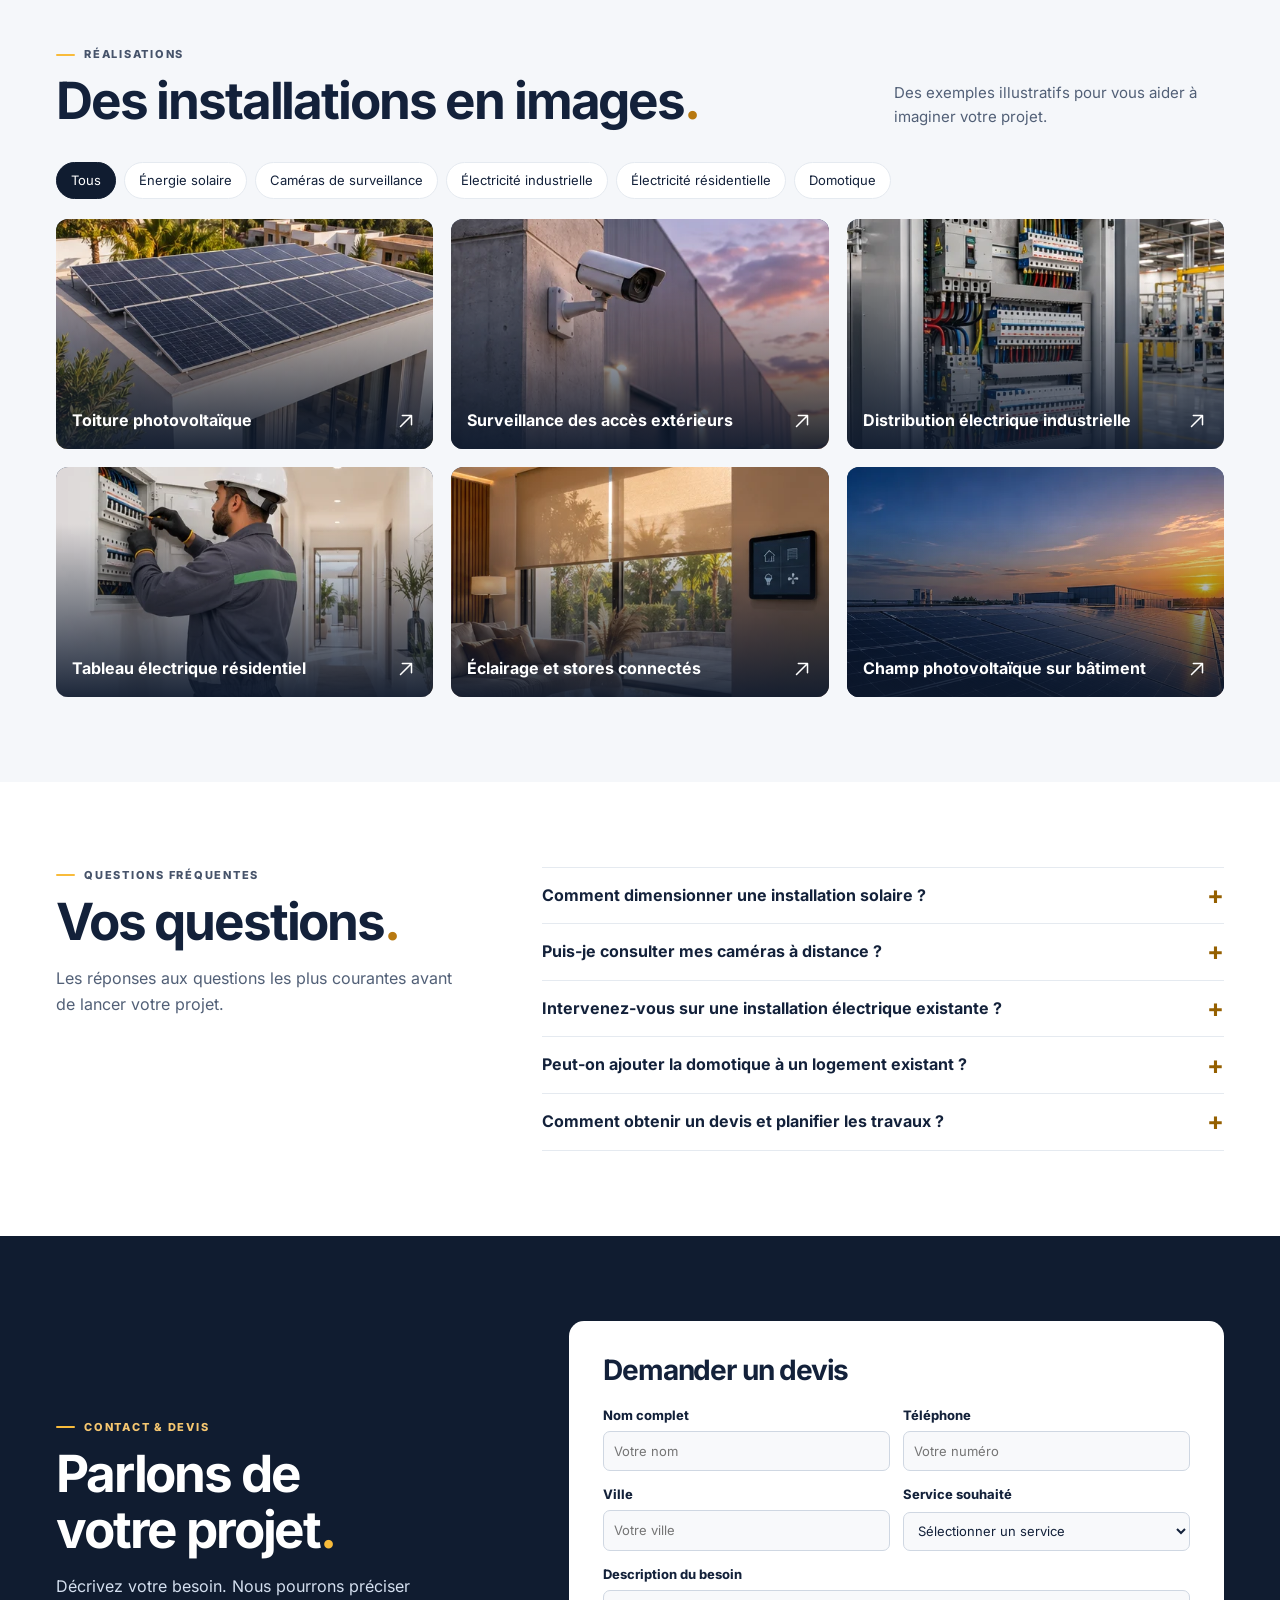
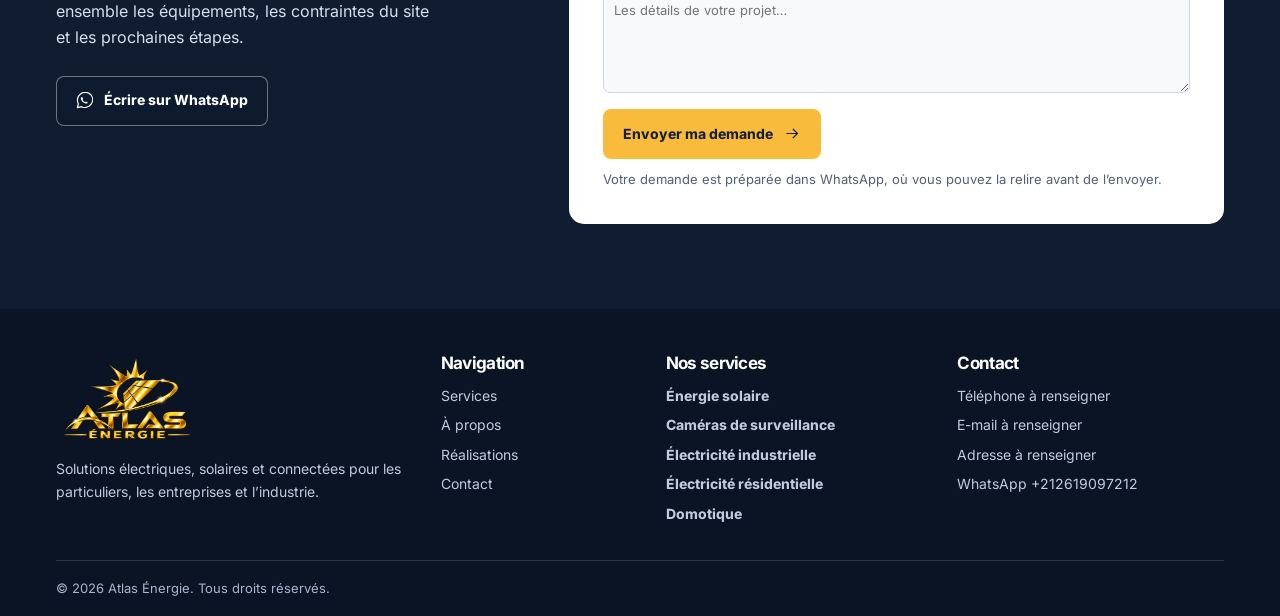
==== commit 3ebac36e: "Use transparent Atlas Énergie logo and configure WhatsApp" ====
--- a/index.html
+++ b/index.html
@@ -6,7 +6,7 @@
   <meta name="description" content="Atlas Énergie accompagne particuliers, entreprises et industriels dans leurs projets solaires, électriques, de vidéosurveillance et de domotique.">
   <meta name="theme-color" content="#101c30">
   <title>Atlas Énergie — Solutions électriques, solaires et connectées</title>
-  <link rel="icon" href="assets/mark.svg" type="image/svg+xml">
+  <link rel="icon" href="assets/logo-atlas.webp" type="image/webp">
   <link rel="preload" href="assets/hero.webp" as="image">
   <link rel="stylesheet" href="styles.css">
   <script type="module" src="app.js"></script>
@@ -15,7 +15,7 @@
   <a class="skip" href="#contenu">Aller au contenu</a>
   <header class="header">
     <div class="wrap nav-wrap">
-      <a class="brand" href="#accueil" aria-label="Atlas Énergie, accueil"><img src="assets/mark.svg" alt="" width="43" height="43"><span>ATLAS<span>ÉNERGIE</span></span></a>
+      <a class="brand" href="#accueil" aria-label="Atlas Énergie, accueil"><img src="assets/logo-atlas.webp" alt="Atlas Énergie" width="960" height="554"></a>
       <button class="menu-toggle" type="button" aria-label="Ouvrir le menu" aria-expanded="false" aria-controls="navigation" data-icon="menu"></button>
       <nav id="navigation" aria-label="Navigation principale">
         <a class="active" href="#accueil">Accueil</a><a href="#services">Services</a><a href="#a-propos">À propos</a><a href="#realisations">Réalisations</a><a href="#contact">Contact</a>
@@ -97,10 +97,10 @@
   </main>
   <footer>
     <div class="wrap footer-grid">
-      <div><a class="brand" href="#accueil"><img src="assets/mark.svg" alt="" width="43" height="43"><span>ATLAS<span>ÉNERGIE</span></span></a><p>Solutions électriques, solaires et connectées pour les particuliers, les entreprises et l’industrie.</p></div>
+      <div><a class="brand" href="#accueil"><img src="assets/logo-atlas.webp" alt="Atlas Énergie" width="960" height="554"></a><p>Solutions électriques, solaires et connectées pour les particuliers, les entreprises et l’industrie.</p></div>
       <div><h3>Navigation</h3><a href="#services">Services</a><a href="#a-propos">À propos</a><a href="#realisations">Réalisations</a><a href="#contact">Contact</a></div>
       <div><h3>Nos services</h3><div id="footer-services"></div></div>
-      <div><h3>Contact</h3><p id="contact-phone">Téléphone à renseigner</p><p id="contact-email">E-mail à renseigner</p><p id="contact-address">Adresse à renseigner</p><a data-whatsapp href="#devis">WhatsApp</a></div>
+      <div><h3>Contact</h3><p id="contact-phone">Téléphone à renseigner</p><p id="contact-email">E-mail à renseigner</p><p id="contact-address">Adresse à renseigner</p><a data-whatsapp href="#devis">WhatsApp <span id="whatsapp-number"></span></a></div>
     </div>
     <div class="wrap footer-bottom">© <span id="year">2026</span> Atlas Énergie. Tous droits réservés.</div>
   </footer>
--- a/styles.css
+++ b/styles.css
@@ -113,19 +113,18 @@
 }
 .brand {
   display: inline-flex;
-  align-items: center;
-  gap: 10px;
-  font-weight: 900;
-  font-size: 23px;
-  line-height: 0.95;
-  letter-spacing: 0.08em;
   flex-shrink: 0;
-}
-.brand > span > span {
-  display: block;
-  font-size: 10px;
-  margin-top: 5px;
-  letter-spacing: 0.28em;
+  align-items: center;
+}
+.brand img {
+  width: 112px;
+  height: 66px;
+  object-fit: contain;
+}
+footer .brand img {
+  width: 146px;
+  height: 90px;
+  object-position: left center;
 }
 .nav-wrap nav {
   display: flex;
@@ -796,6 +795,10 @@
   }
   .nav-wrap {
     height: 65px;
+  }
+  .brand img {
+    width: 96px;
+    height: 54px;
   }
   .header-quote {
     display: none;
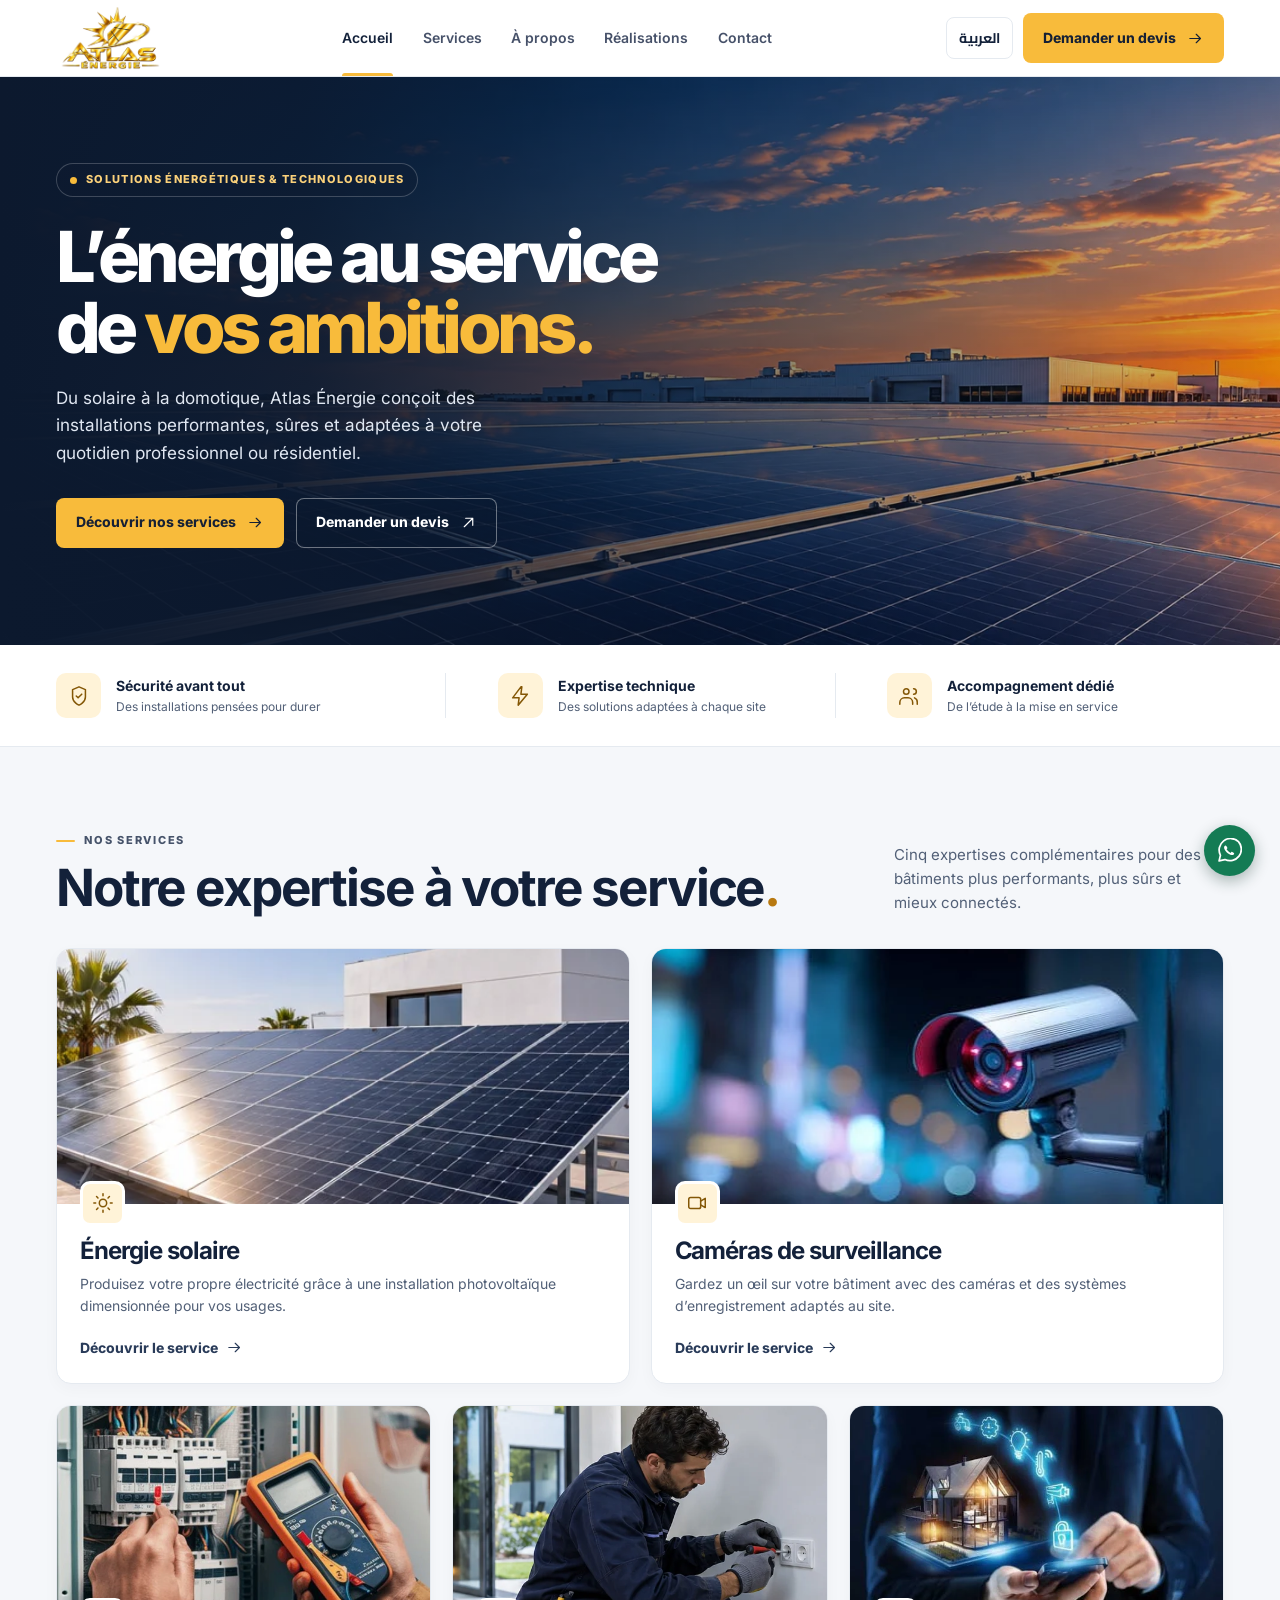
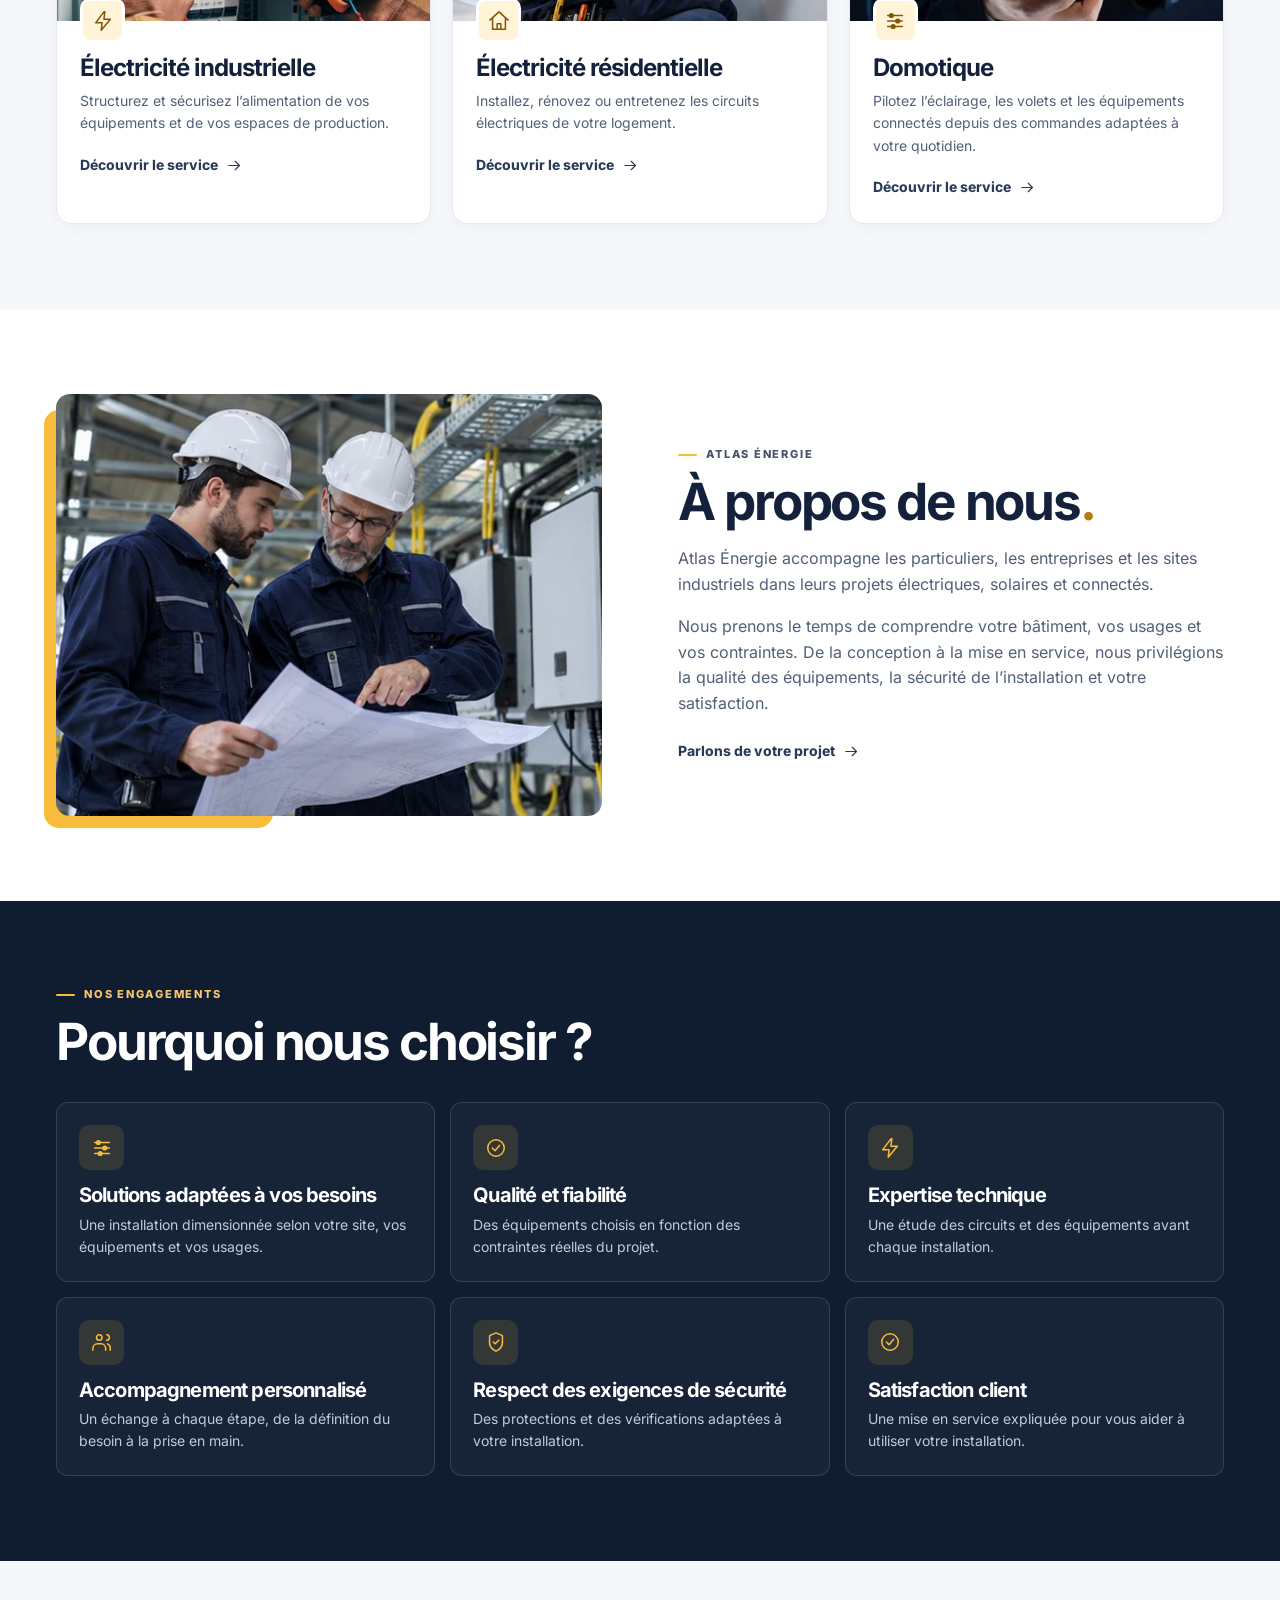
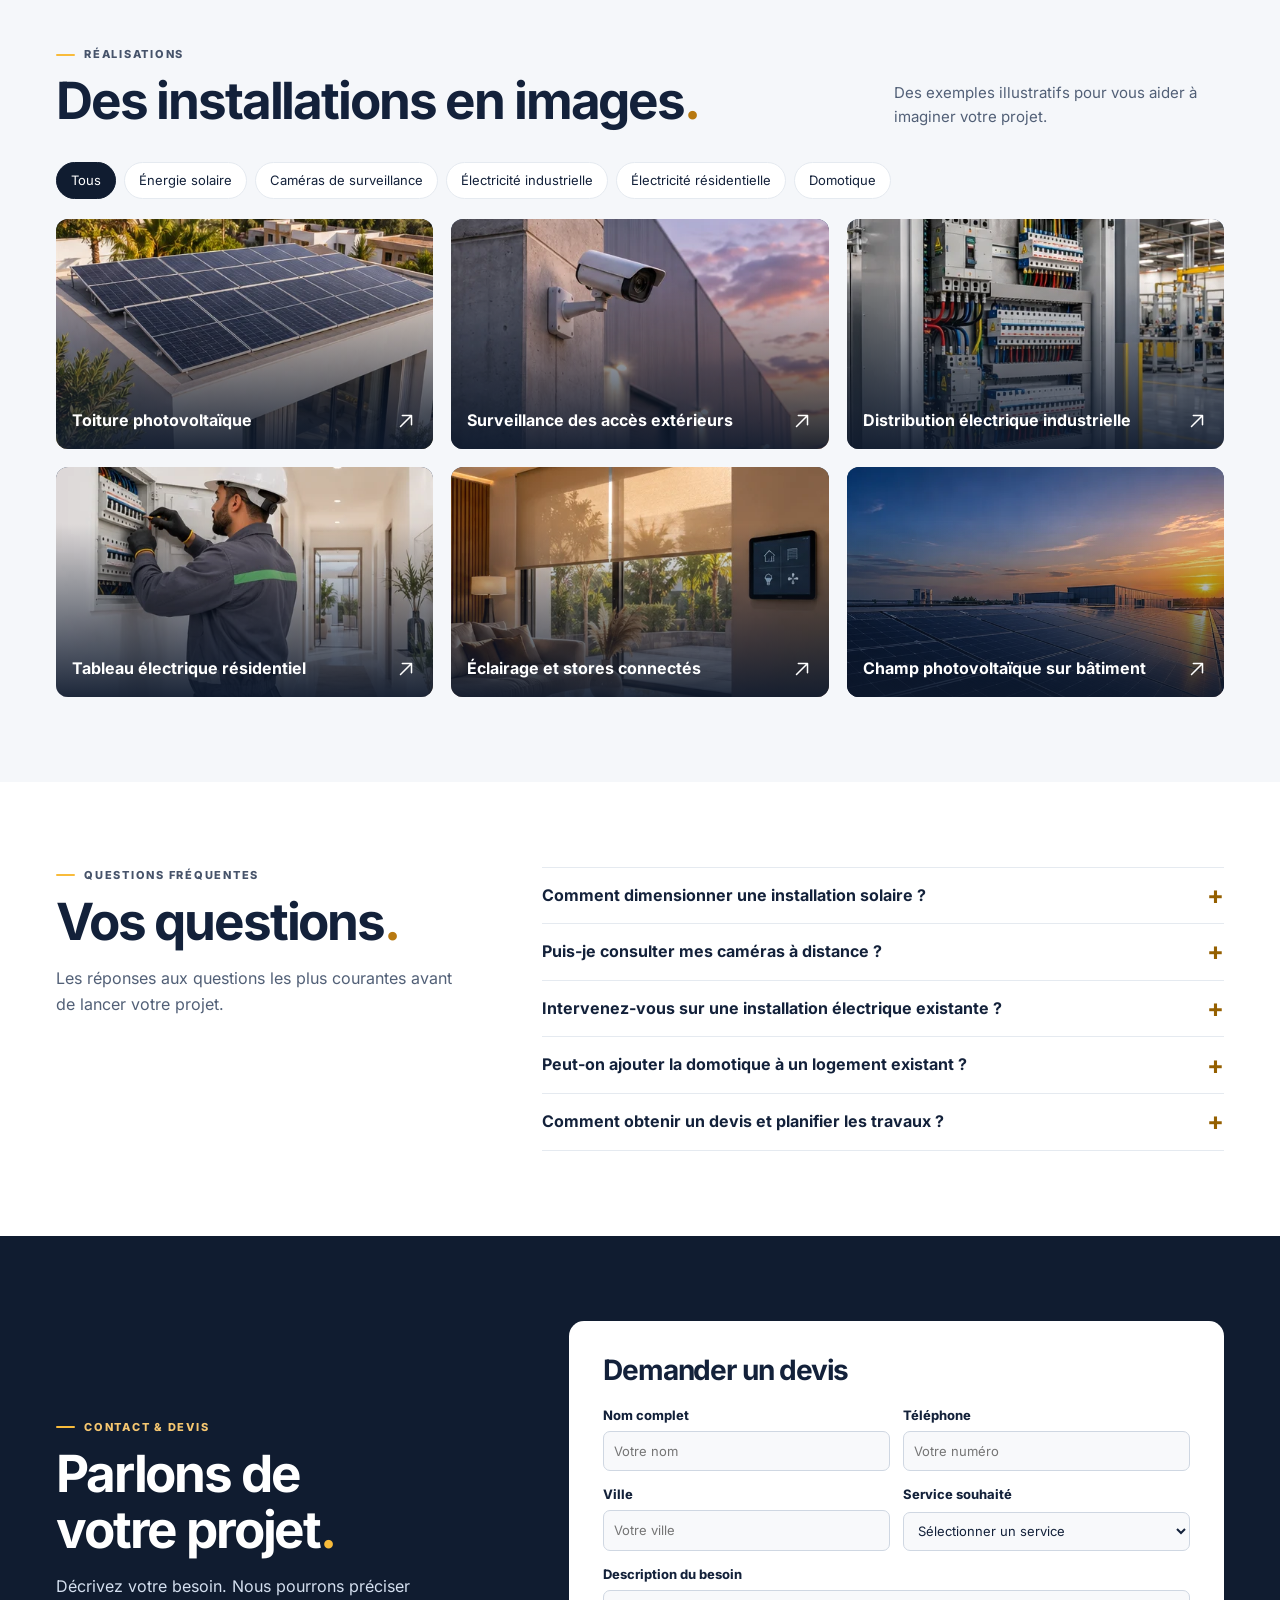
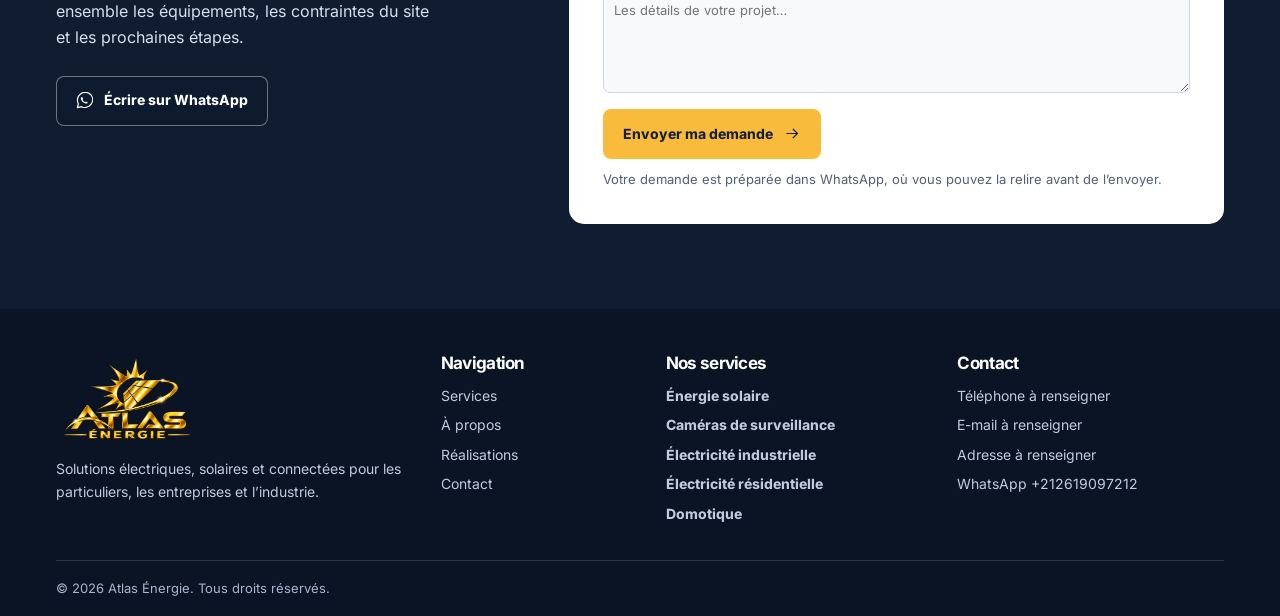
==== commit 5f340910: "Add Arabic version with Cairo typography and RTL layout" ====
--- a/index.html
+++ b/index.html
@@ -1,5 +1,5 @@
 <!doctype html>
-<html lang="fr">
+<html lang="fr" dir="ltr">
 <head>
   <meta charset="utf-8">
   <meta name="viewport" content="width=device-width, initial-scale=1">
@@ -8,6 +8,8 @@
   <title>Atlas Énergie — Solutions électriques, solaires et connectées</title>
   <link rel="icon" href="assets/logo-atlas.webp" type="image/webp">
   <link rel="preload" href="assets/hero.webp" as="image">
+  <link rel="alternate" hreflang="fr" href="./">
+  <link rel="alternate" hreflang="ar" href="ar.html">
   <link rel="stylesheet" href="styles.css">
   <script type="module" src="app.js"></script>
 </head>
@@ -21,7 +23,10 @@
         <a class="active" href="#accueil">Accueil</a><a href="#services">Services</a><a href="#a-propos">À propos</a><a href="#realisations">Réalisations</a><a href="#contact">Contact</a>
         <a class="button primary mobile-quote" href="#contact">Demander un devis <span data-icon="arrow"></span></a>
       </nav>
-      <a class="button primary header-quote" href="#contact">Demander un devis <span data-icon="arrow"></span></a>
+      <div class="nav-actions">
+        <a class="language-link" href="ar.html" lang="ar" dir="rtl" hreflang="ar" aria-label="تصفح الموقع بالعربية">العربية</a>
+        <a class="button primary header-quote" href="#contact">Demander un devis <span data-icon="arrow"></span></a>
+      </div>
     </div>
   </header>
   <main id="contenu">
@@ -100,7 +105,7 @@
       <div><a class="brand" href="#accueil"><img src="assets/logo-atlas.webp" alt="Atlas Énergie" width="960" height="554"></a><p>Solutions électriques, solaires et connectées pour les particuliers, les entreprises et l’industrie.</p></div>
       <div><h3>Navigation</h3><a href="#services">Services</a><a href="#a-propos">À propos</a><a href="#realisations">Réalisations</a><a href="#contact">Contact</a></div>
       <div><h3>Nos services</h3><div id="footer-services"></div></div>
-      <div><h3>Contact</h3><p id="contact-phone">Téléphone à renseigner</p><p id="contact-email">E-mail à renseigner</p><p id="contact-address">Adresse à renseigner</p><a data-whatsapp href="#devis">WhatsApp <span id="whatsapp-number"></span></a></div>
+      <div><h3>Contact</h3><p id="contact-phone">Téléphone à renseigner</p><p id="contact-email">E-mail à renseigner</p><p id="contact-address">Adresse à renseigner</p><a data-whatsapp href="#devis">WhatsApp <span id="whatsapp-number" dir="ltr"></span></a></div>
     </div>
     <div class="wrap footer-bottom">© <span id="year">2026</span> Atlas Énergie. Tous droits réservés.</div>
   </footer>
--- a/styles.css
+++ b/styles.css
@@ -83,7 +83,7 @@
 }
 .skip {
   position: fixed;
-  left: 12px;
+  inset-inline-start: 12px;
   top: 12px;
   background: white;
   padding: 12px;
@@ -110,6 +110,25 @@
   align-items: center;
   justify-content: space-between;
   gap: 24px;
+}
+.nav-actions {
+  display: flex;
+  align-items: center;
+  gap: 10px;
+}
+.language-link {
+  display: grid;
+  place-items: center;
+  min-height: 42px;
+  padding-inline: 12px;
+  border: 1px solid var(--line);
+  border-radius: 8px;
+  font-size: 14px;
+  font-weight: 700;
+  white-space: nowrap;
+}
+.language-link:hover {
+  background: var(--surface);
 }
 .brand {
   display: inline-flex;
@@ -290,11 +309,11 @@
   display: flex;
   align-items: center;
   gap: 15px;
-  padding: 0 22px 0 0;
+  padding-inline-end: 22px;
 }
 .trust-grid > div + div {
-  border-left: 1px solid var(--line);
-  padding-left: clamp(20px, 4vw, 62px);
+  border-inline-start: 1px solid var(--line);
+  padding-inline-start: clamp(20px, 4vw, 62px);
 }
 .trust i,
 .icon-box {
@@ -508,7 +527,7 @@
 }
 .project {
   position: relative;
-  text-align: left;
+  text-align: start;
   padding: 0;
   border: 0;
   border-radius: 12px;
@@ -691,7 +710,7 @@
 .floating {
   position: fixed;
   z-index: 4;
-  right: 25px;
+  inset-inline-end: 25px;
   bottom: 24px;
   width: 51px;
   height: 51px;
@@ -731,7 +750,7 @@
 .dialog-close {
   position: absolute;
   top: 12px;
-  right: 12px;
+  inset-inline-end: 12px;
   background: white;
   color: var(--ink);
   border: 0;
@@ -757,7 +776,7 @@
 }
 .dialog-content ul {
   margin-top: 5px;
-  padding-left: 20px;
+  padding-inline-start: 20px;
 }
 .dialog-content p {
   font-size: 15px;
@@ -789,9 +808,12 @@
     gap: 15px;
   }
 }
-@media (max-width: 820px) {
+@media (max-width: 940px) {
   .wrap {
     width: calc(100% - 42px);
+  }
+  .nav-actions {
+    margin-inline-start: auto;
   }
   .nav-wrap {
     height: 65px;
@@ -804,6 +826,7 @@
     display: none;
   }
   .menu-toggle {
+    order: 1;
     display: grid;
     place-items: center;
     width: 44px;
@@ -852,11 +875,11 @@
     min-height: 520px;
   }
   .trust-grid > div + div {
-    padding-left: 12px;
+    padding-inline-start: 12px;
   }
   .trust-grid > div {
     gap: 8px;
-    padding-right: 8px;
+    padding-inline-end: 8px;
   }
   .trust i {
     width: 36px;
@@ -917,7 +940,7 @@
   }
   .trust-grid > div,
   .trust-grid > div + div {
-    border-left: 0;
+    border-inline-start: 0;
     padding: 7px 0;
     gap: 12px;
   }
@@ -951,7 +974,7 @@
     grid-column: 1/-1;
   }
   .floating {
-    right: 14px;
+    inset-inline-end: 14px;
     bottom: 14px;
   }
   .project {
@@ -978,3 +1001,69 @@
 .dialog-content .button {
   white-space: normal;
 }
+
+.dialog-image[data-service-image="industrial"] {
+  object-fit: contain;
+  background: var(--navy);
+}
+
+.service-photos {
+  display: grid;
+  grid-template-columns: repeat(auto-fit, minmax(min(100%, 210px), 1fr));
+  gap: 14px;
+  margin: 20px 0;
+}
+
+.service-photos figure {
+  margin: 0;
+  overflow: hidden;
+  border: 1px solid var(--line);
+  border-radius: 10px;
+}
+
+.service-photos img {
+  width: 100%;
+  height: 150px;
+}
+
+.service-photos figcaption {
+  padding: 9px 12px;
+  color: var(--muted);
+  font-size: 13px;
+}
+
+@font-face {
+  font-family: Cairo;
+  src: url("assets/cairo-arabic.woff2") format("woff2");
+  font-weight: 200 1000;
+  font-display: swap;
+  unicode-range: U+0600-06FF, U+0750-077F, U+0870-089F, U+08A0-08FF, U+200C-200F, U+FB50-FDFF, U+FE70-FEFE;
+}
+
+html[lang="ar"],
+.language-link[lang="ar"] {
+  font-family: Cairo, Inter, sans-serif;
+}
+
+[dir="rtl"] :is(h1, h2, h3, .eyebrow) {
+  letter-spacing: normal;
+  line-height: 1.35;
+}
+
+[dir="rtl"] .hero::before {
+  background: linear-gradient(270deg, #0c192e 0%, #0c192ef0 27%, #0c192e88 59%, #101c3020 100%);
+}
+
+[dir="rtl"] footer .brand img {
+  object-position: right center;
+}
+
+[dir="rtl"] :is([data-icon="arrow"] svg, .text-link svg, .dialog-content .button svg) {
+  transform: scaleX(-1);
+}
+
+@media (max-width: 560px) {
+  [dir="rtl"] .hero::before {
+    background: linear-gradient(270deg, #0c192eee, #0c192e99);
+  }
+}
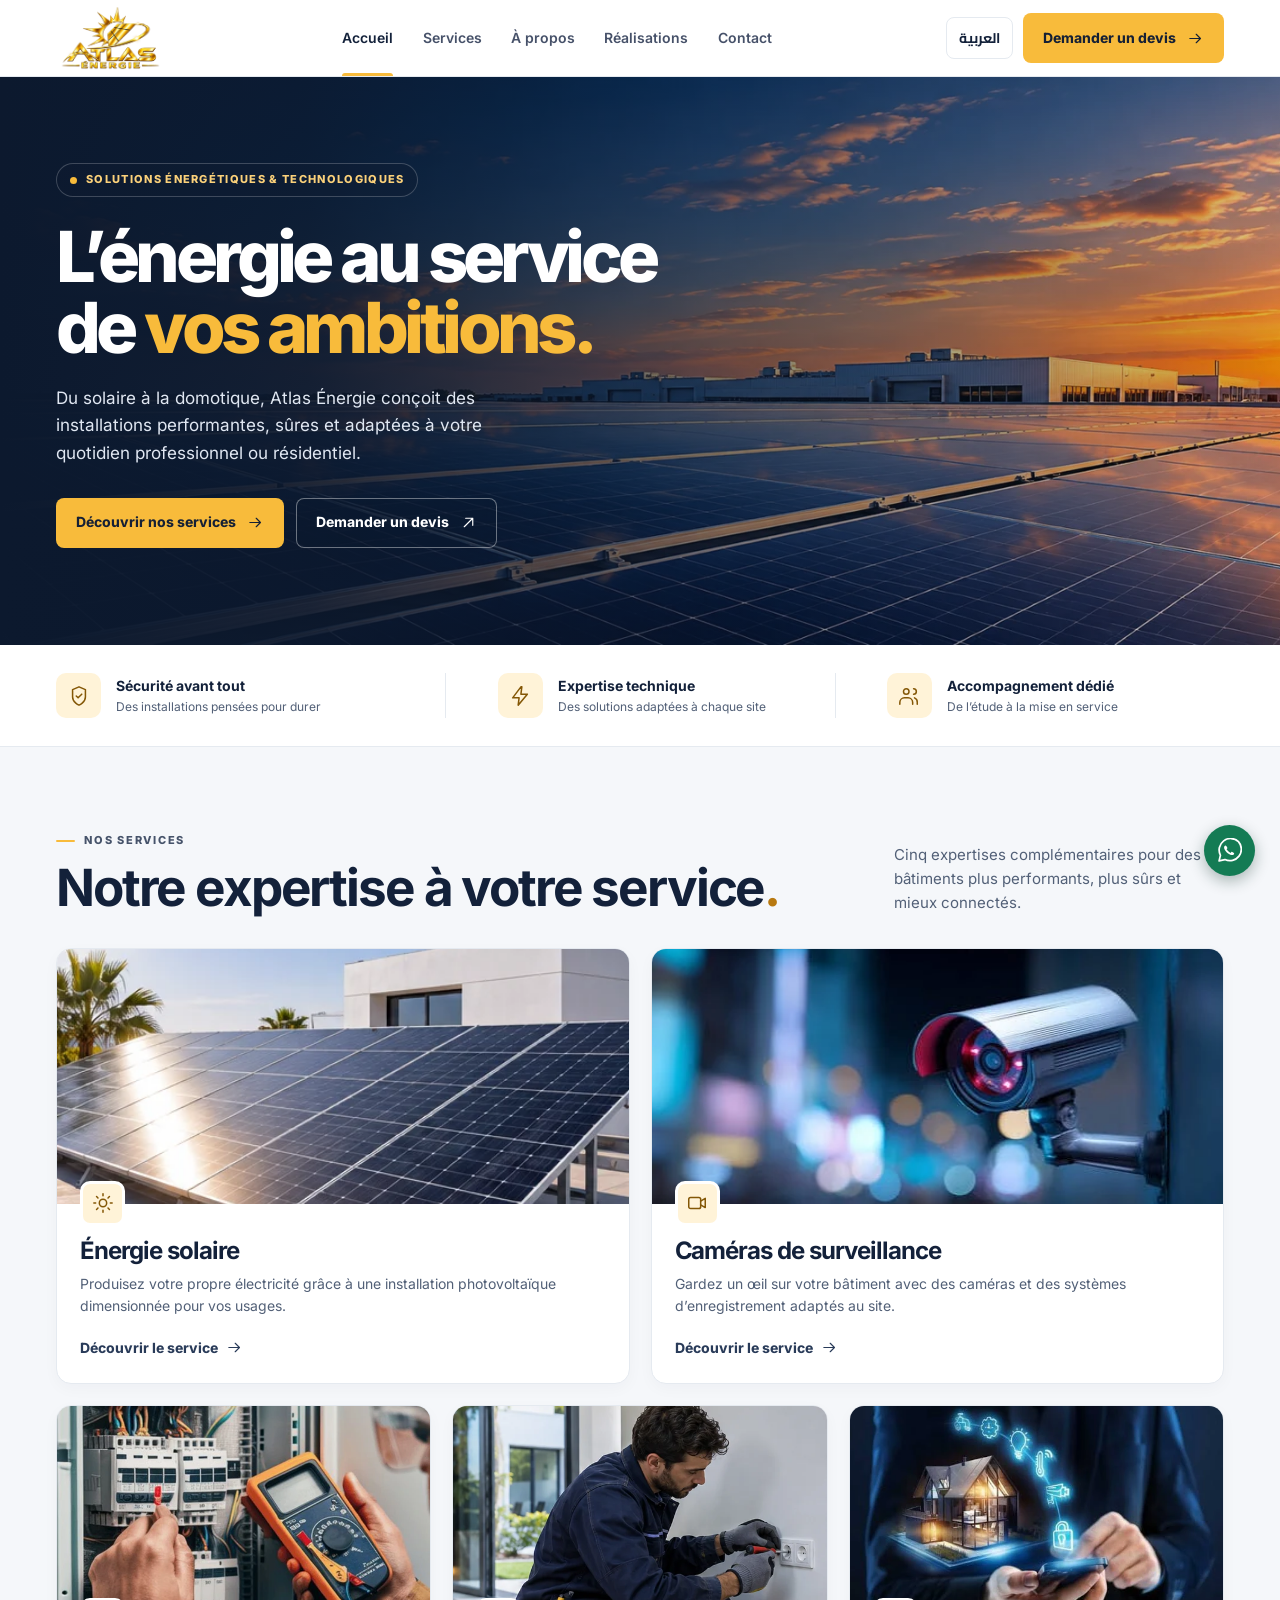
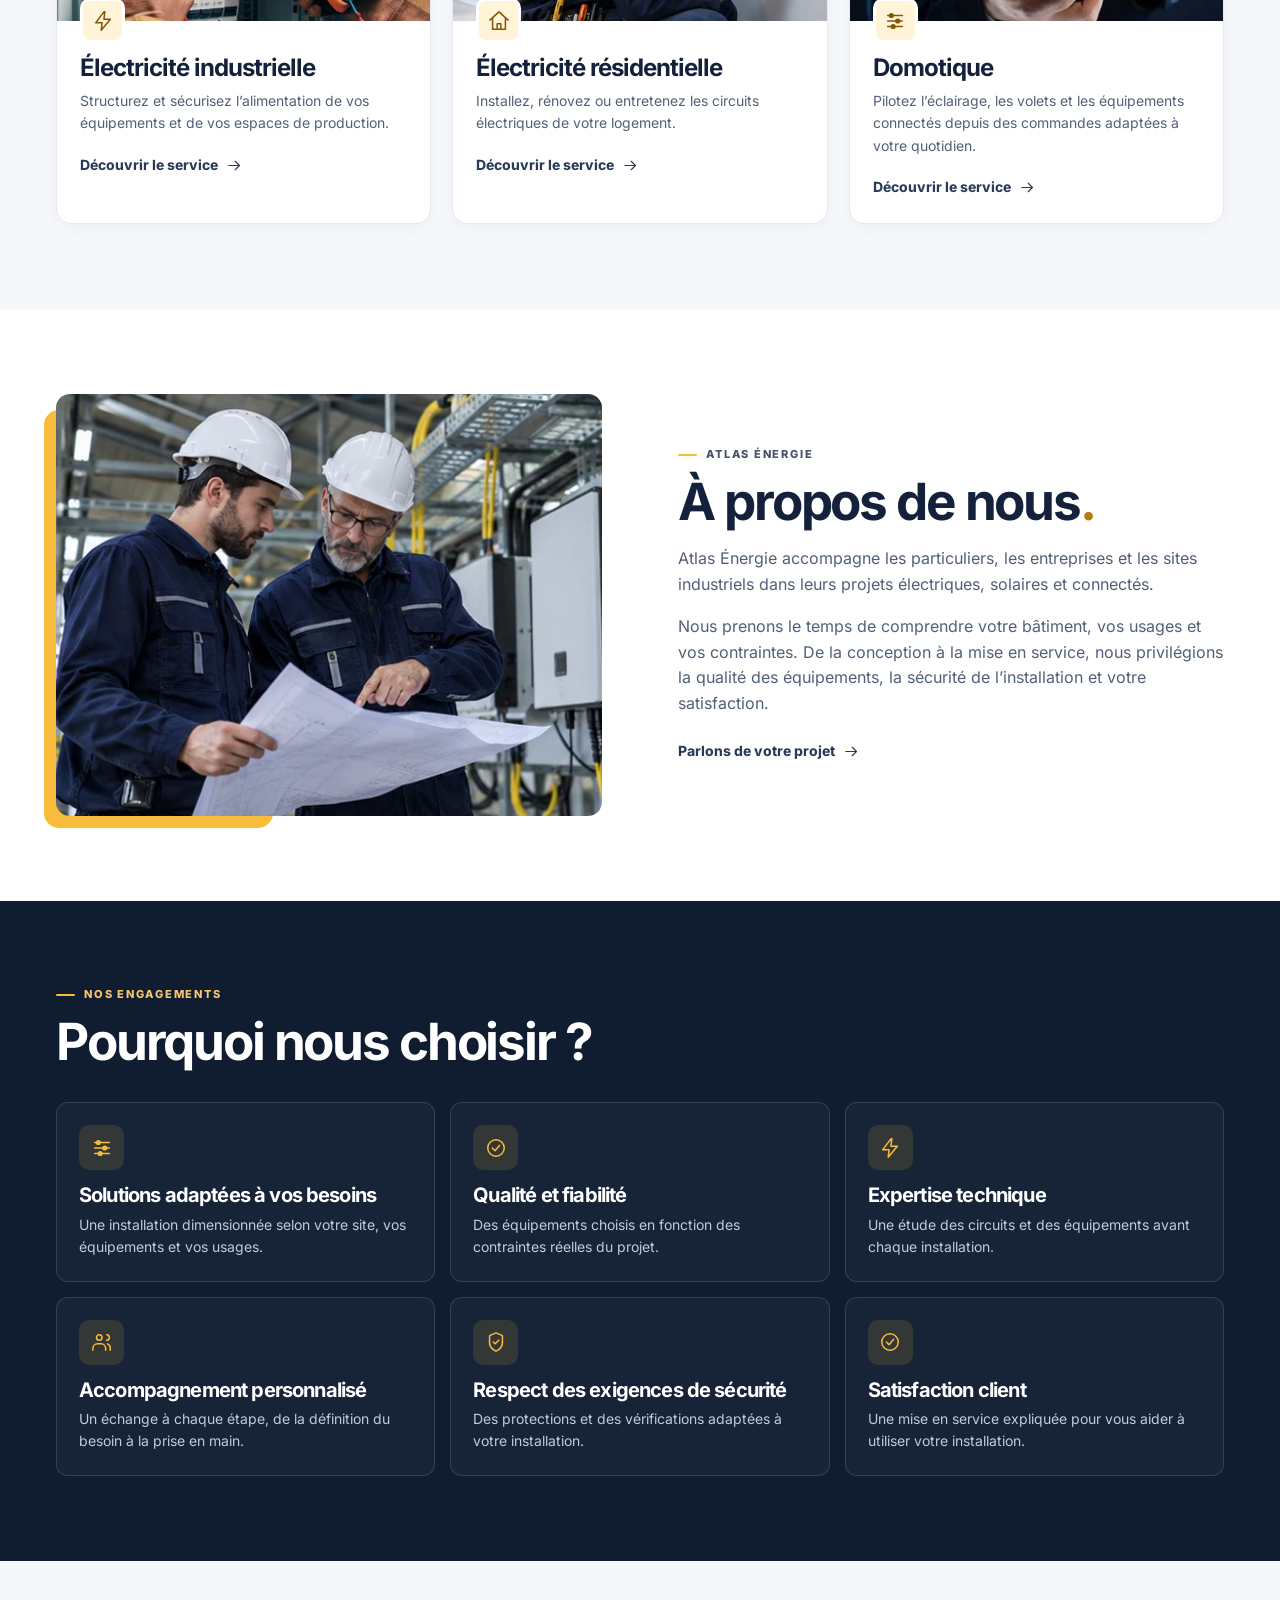
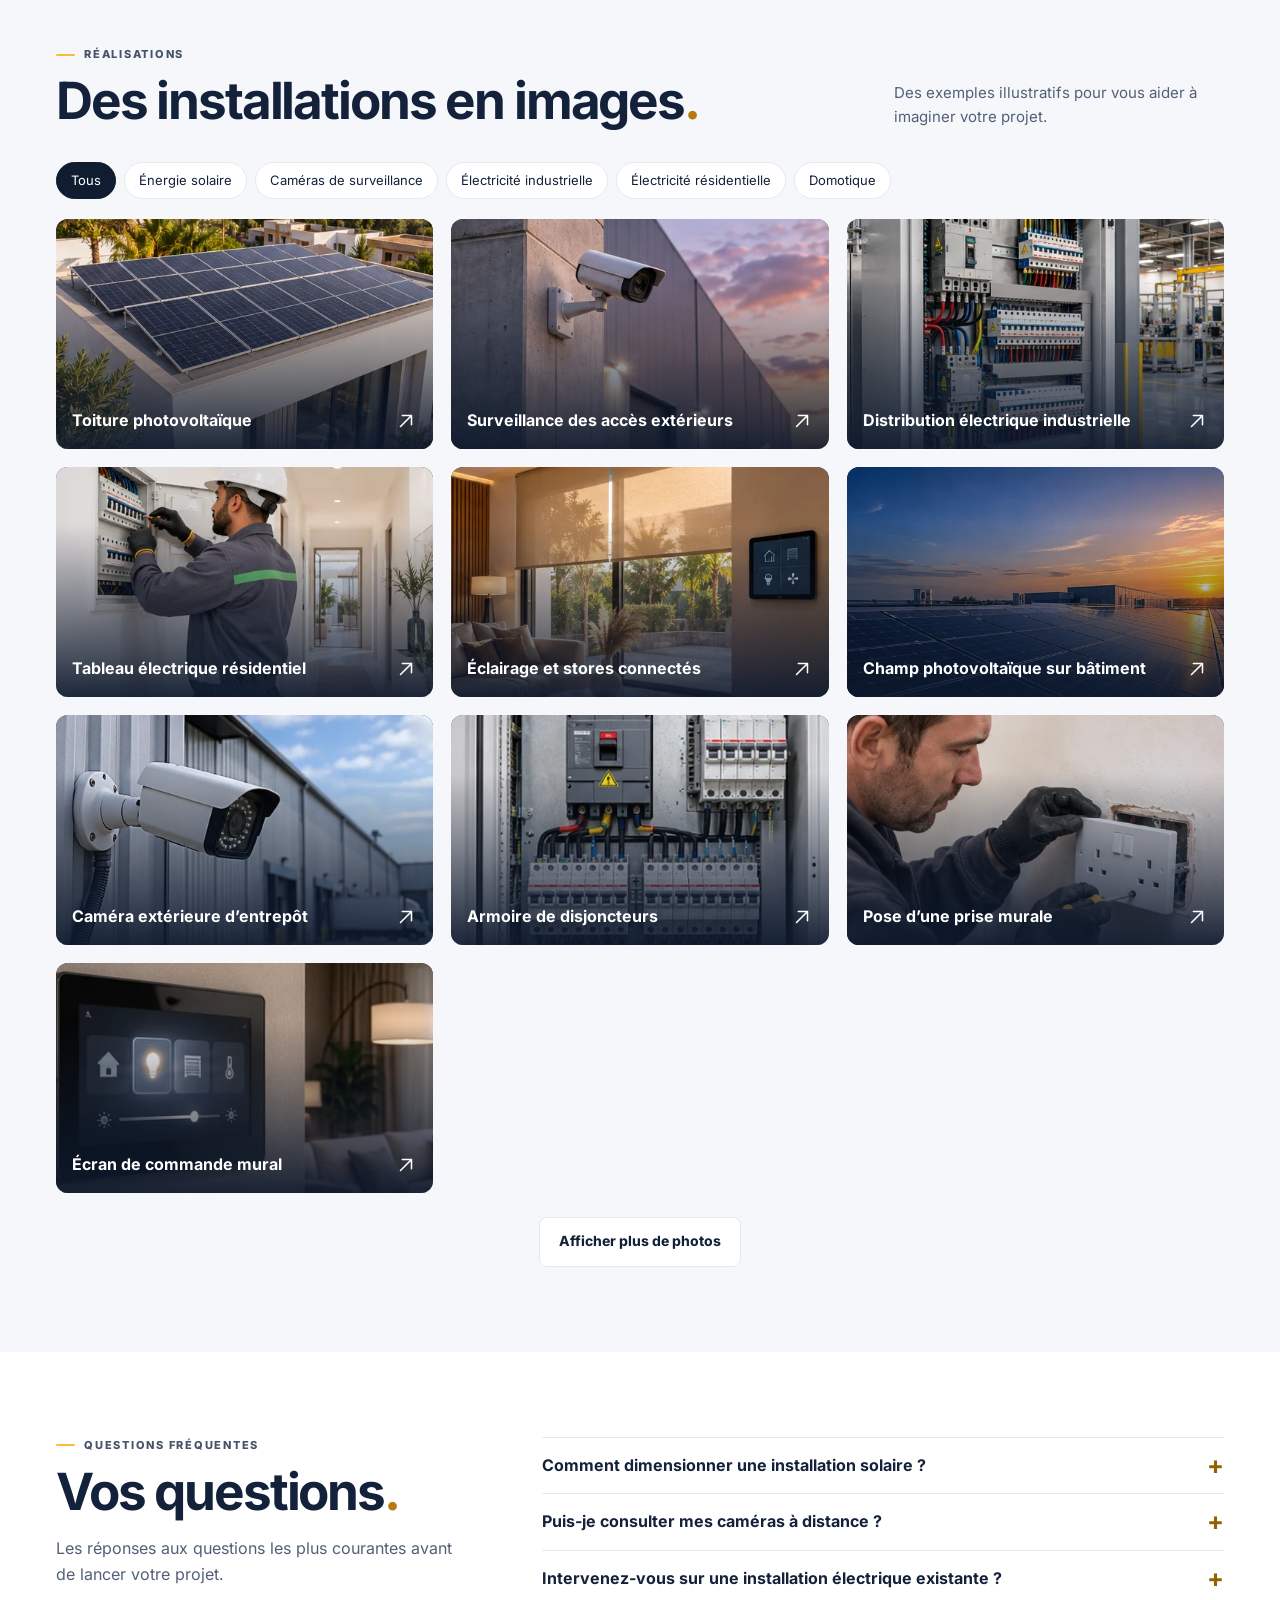
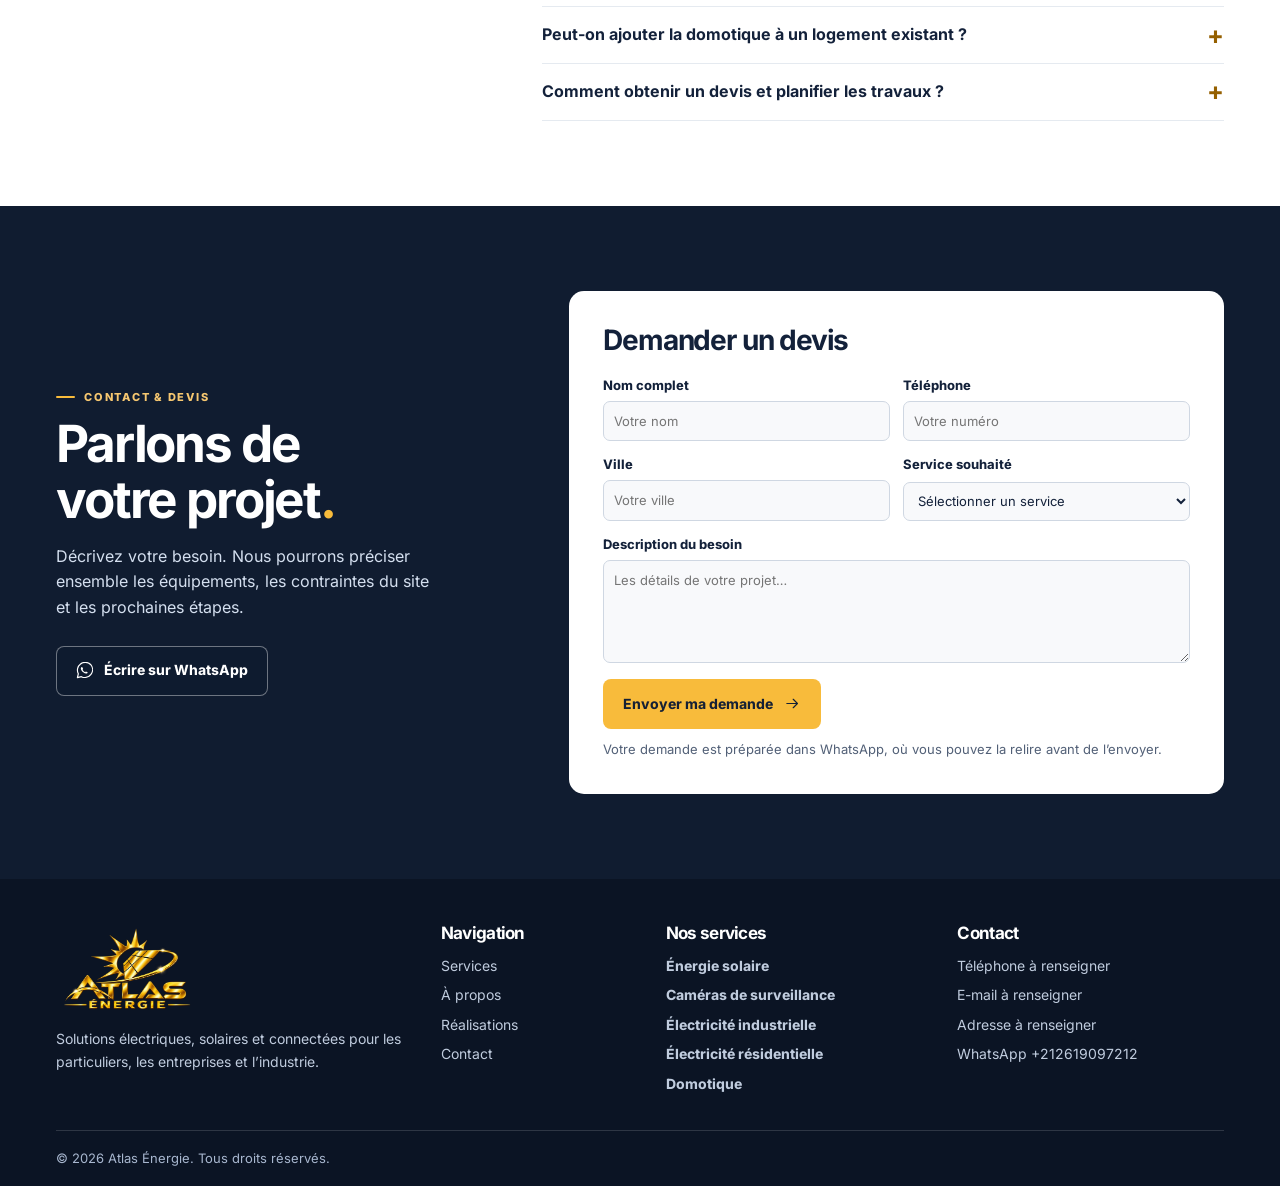
==== commit f1506c62: "Expand the project gallery to ten photos per service" ====
--- a/index.html
+++ b/index.html
@@ -71,6 +71,7 @@
         <div class="section-heading split"><div><div class="eyebrow"><span></span> RÉALISATIONS</div><h2>Des installations en images<span class="accent">.</span></h2></div><p>Des exemples illustratifs pour vous aider à imaginer votre projet.</p></div>
         <div class="filters" id="filters" aria-label="Filtrer les exemples"></div>
         <div class="project-grid" id="project-grid"></div>
+        <button class="button more-projects" id="more-projects" type="button" aria-controls="project-grid" hidden></button>
       </div>
     </section>
     <section class="section faq" id="faq">
--- a/styles.css
+++ b/styles.css
@@ -1067,3 +1067,22 @@
     background: linear-gradient(270deg, #0c192eee, #0c192e99);
   }
 }
+
+.more-projects {
+  display: flex;
+  margin: 24px auto 0;
+  background: white;
+  border-color: var(--line);
+  color: var(--ink);
+}
+
+.more-projects[hidden] {
+  display: none;
+}
+
+.gallery-lightbox-image {
+  width: 100%;
+  max-height: min(65vh, 520px);
+  object-fit: contain;
+  background: var(--navy);
+}
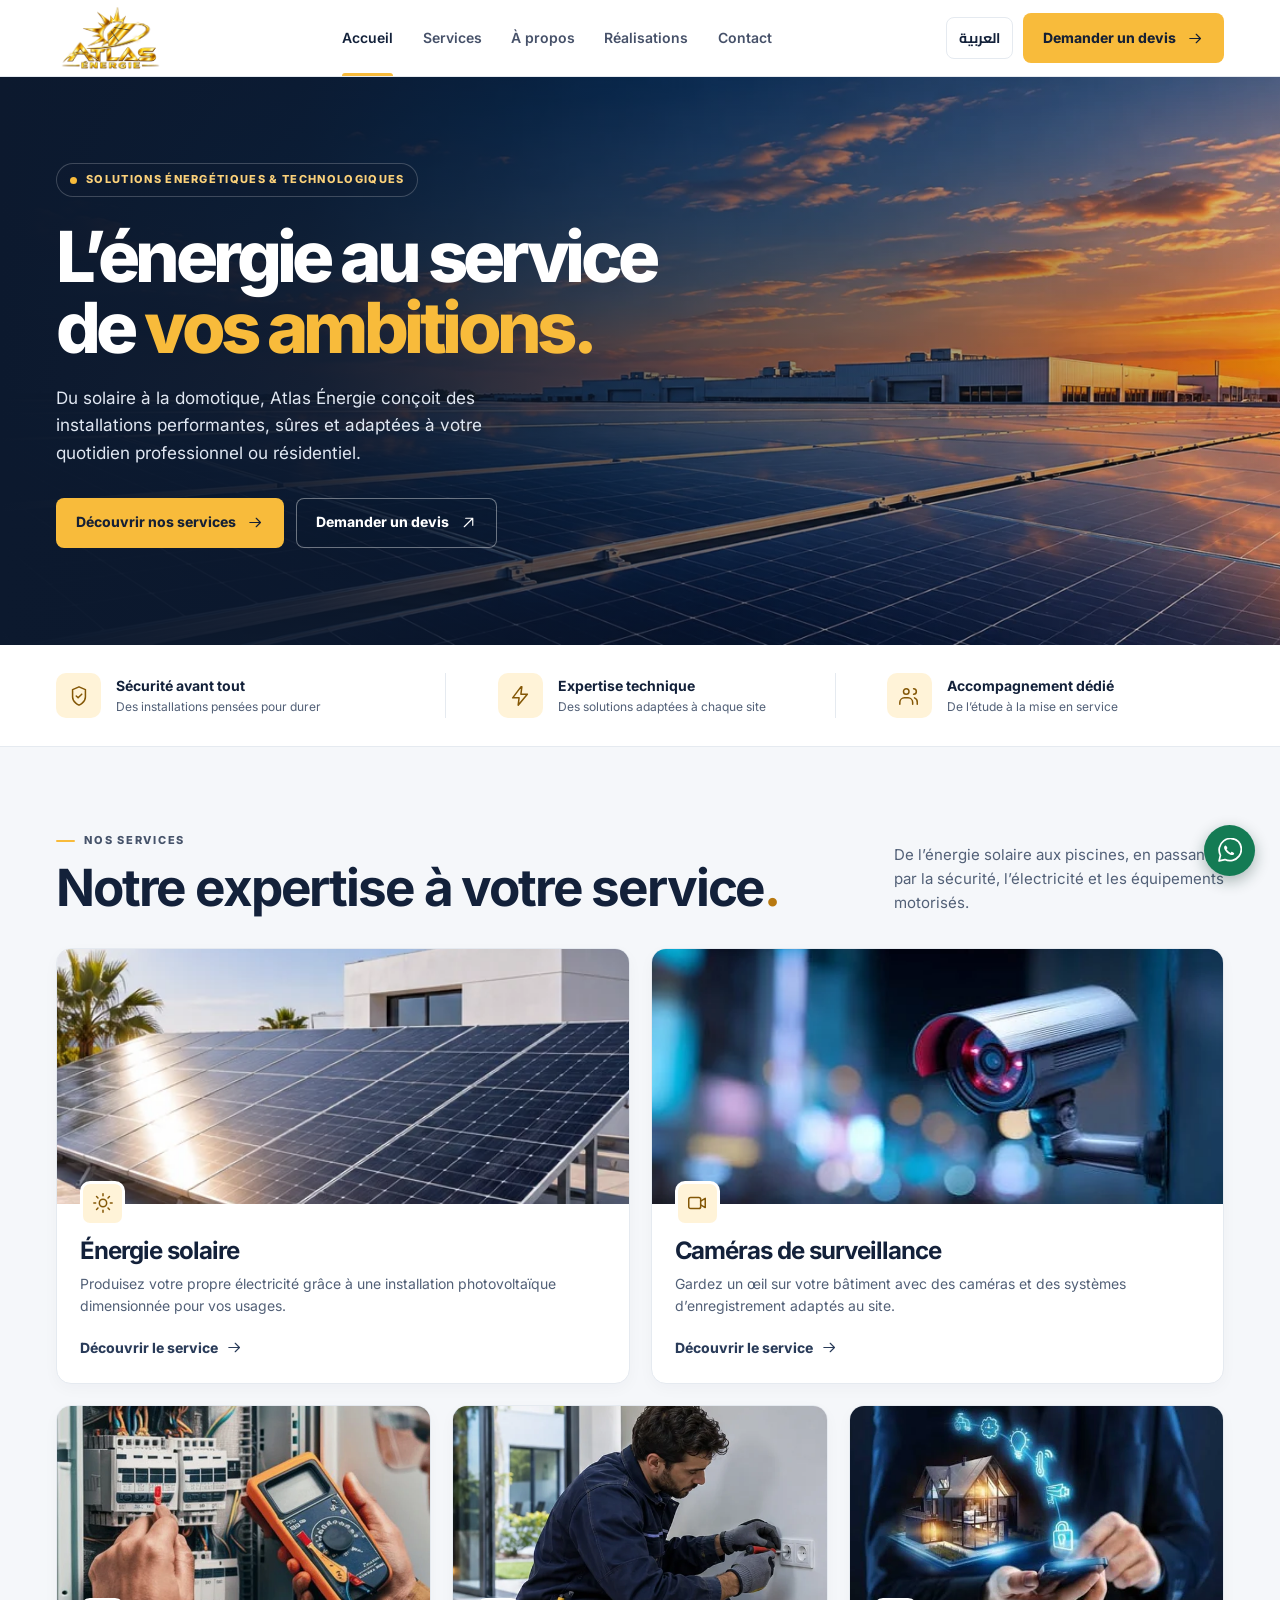
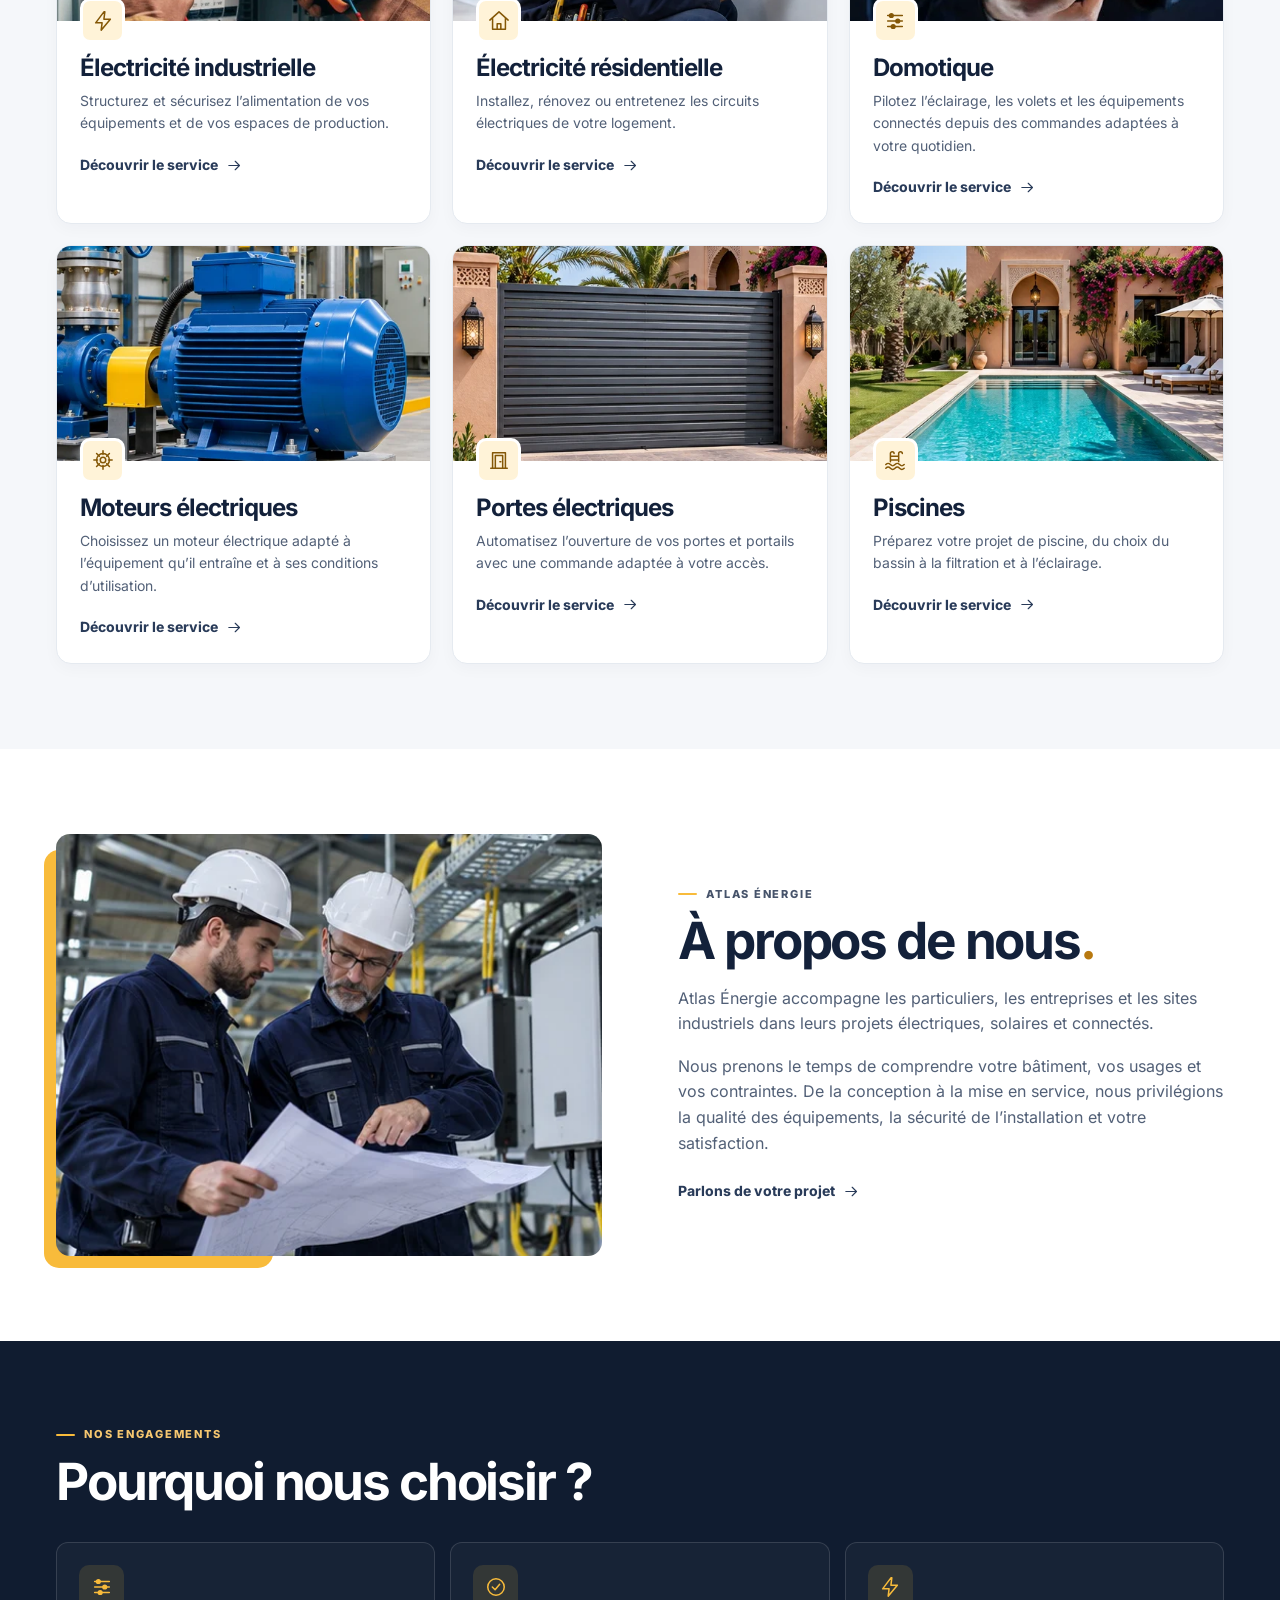
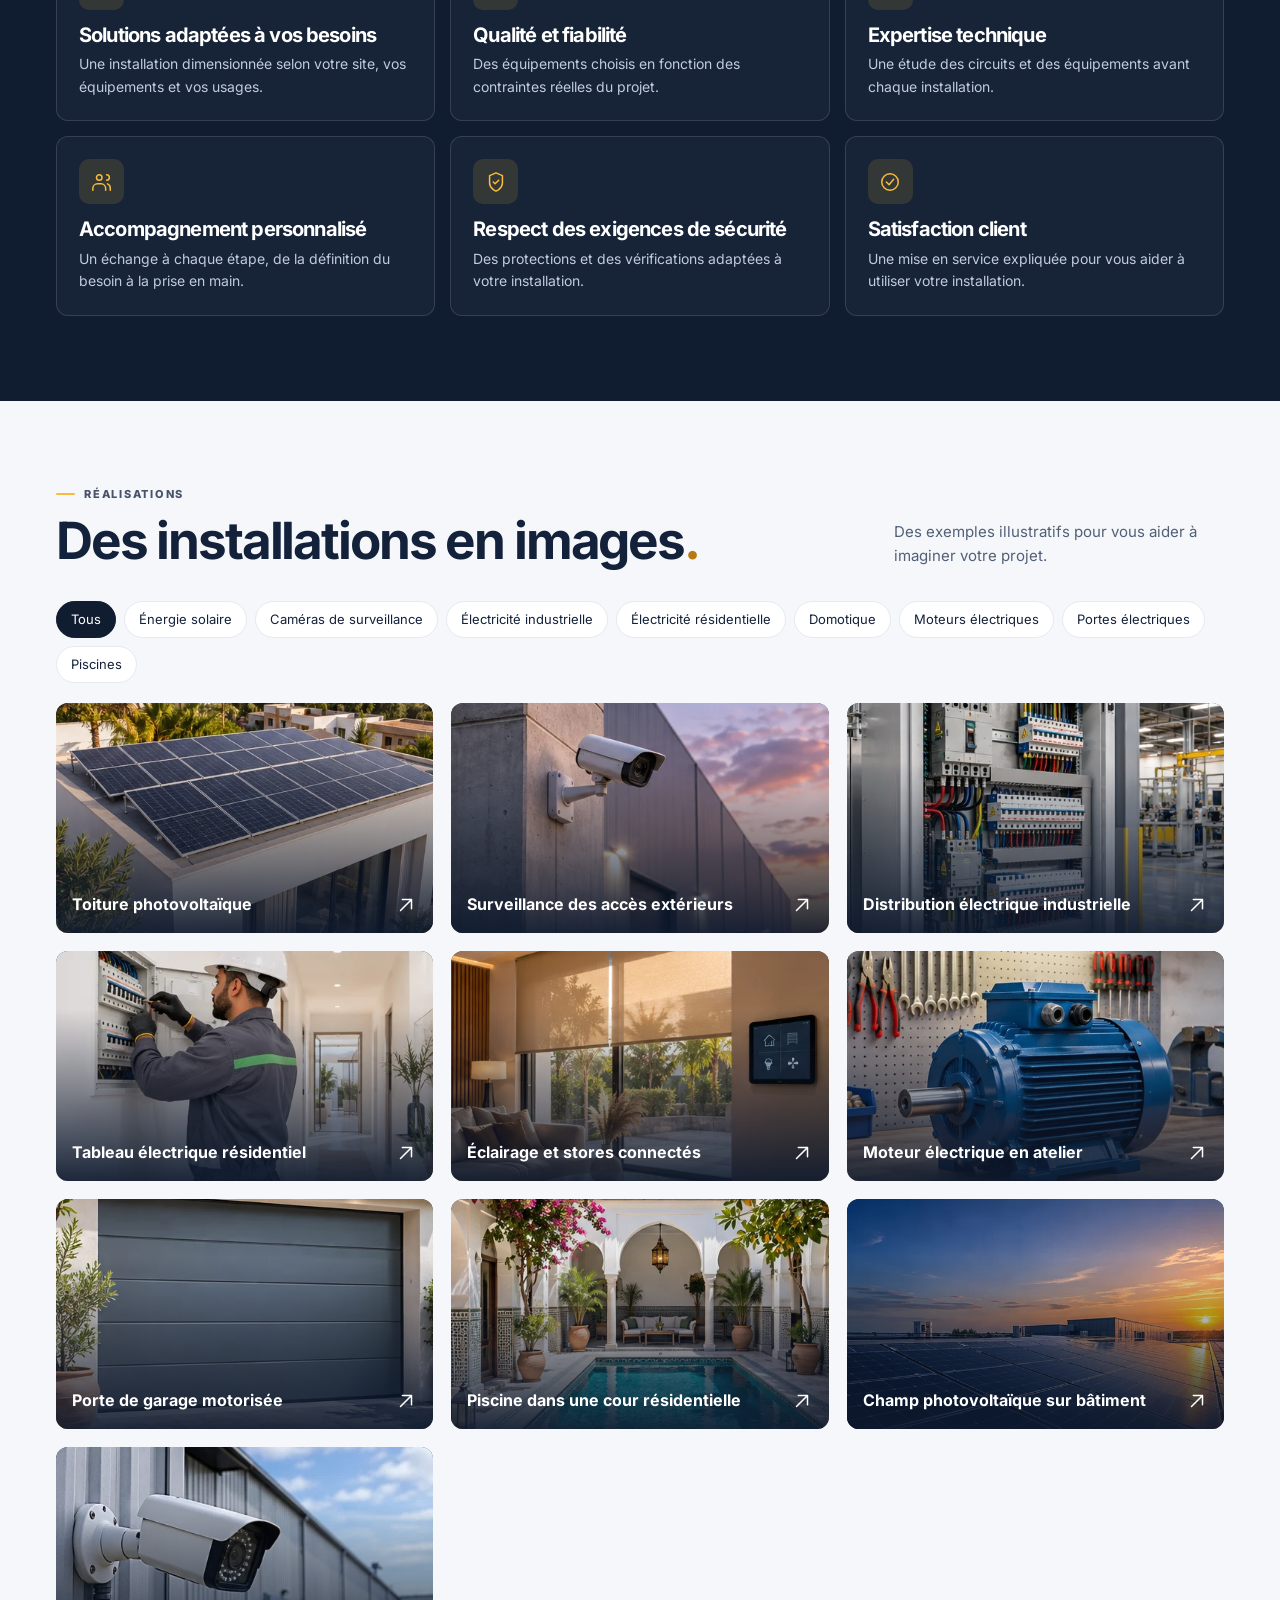
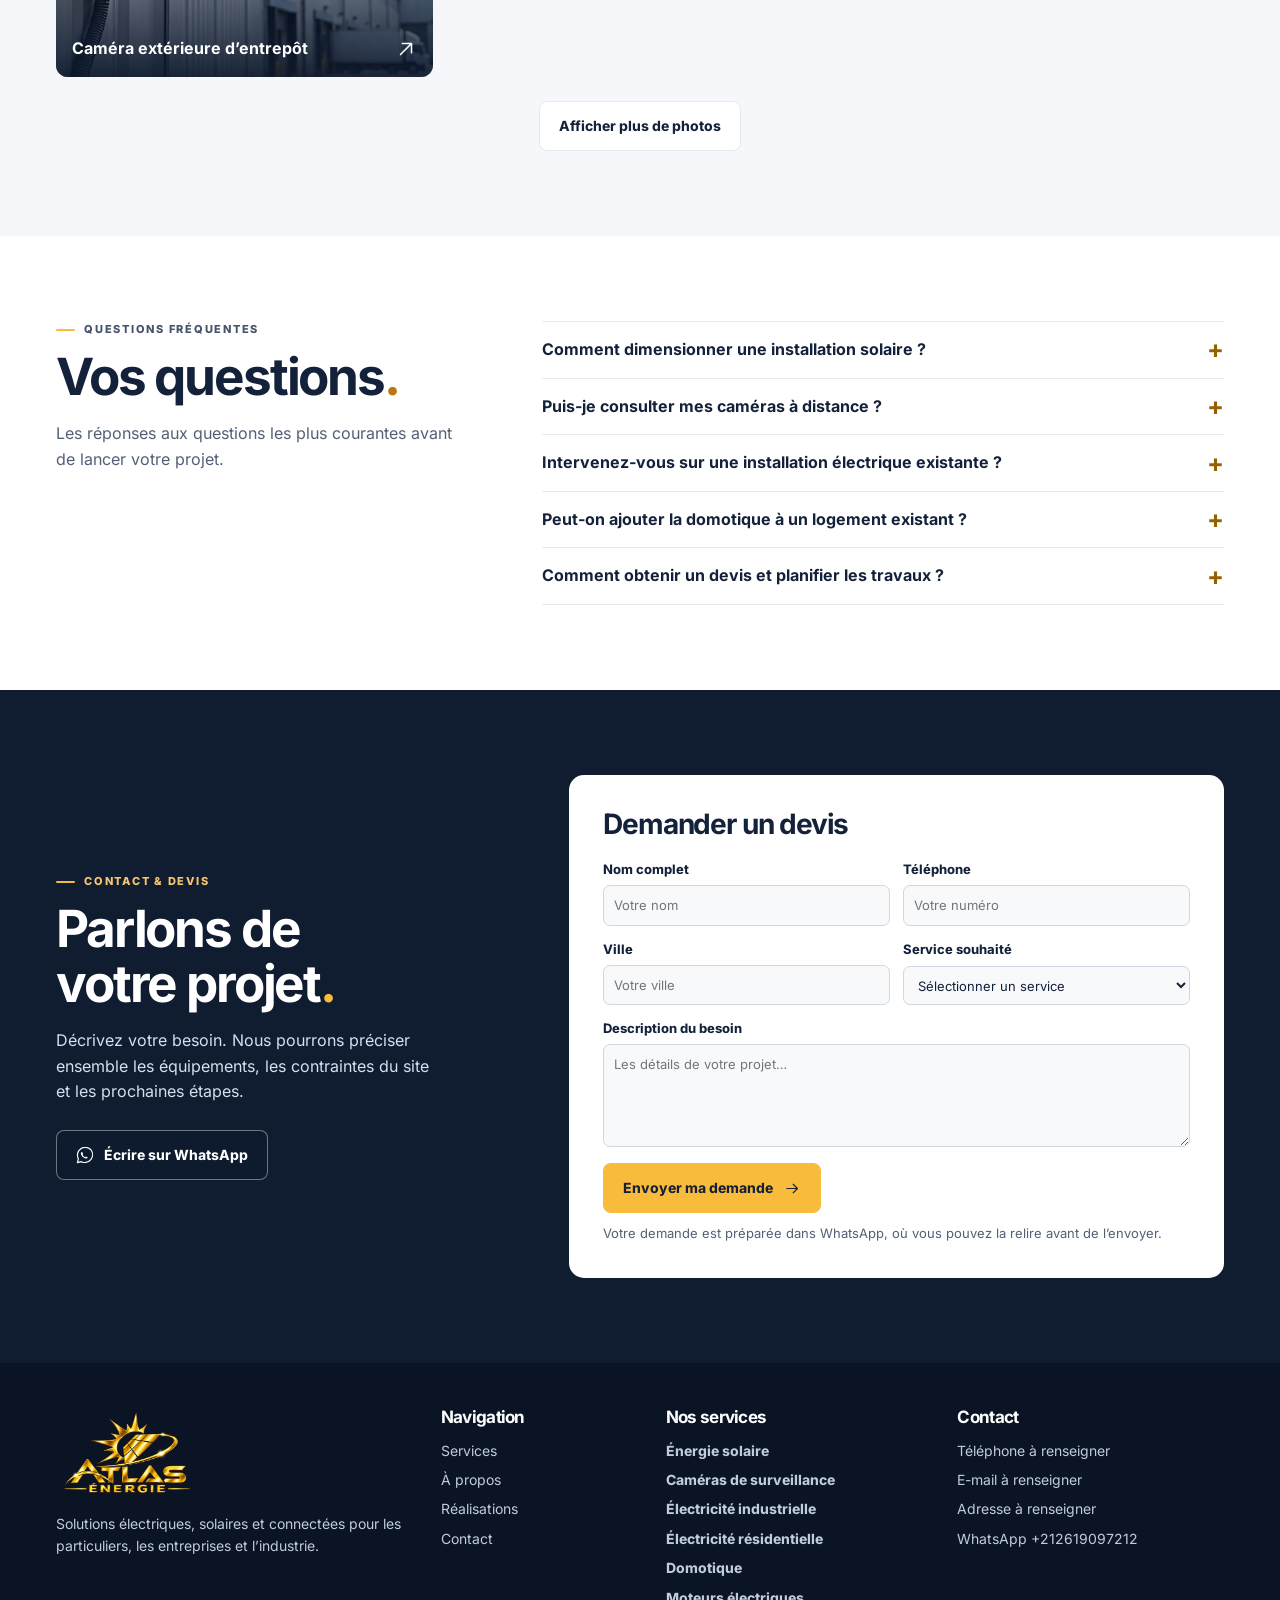
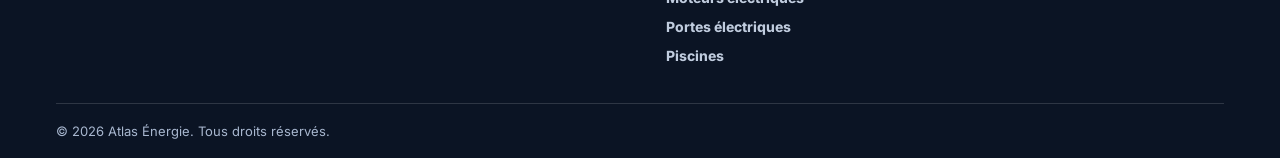
==== commit beb85c8f: "Add electric motors, electric doors and pools" ====
--- a/index.html
+++ b/index.html
@@ -3,7 +3,7 @@
 <head>
   <meta charset="utf-8">
   <meta name="viewport" content="width=device-width, initial-scale=1">
-  <meta name="description" content="Atlas Énergie accompagne particuliers, entreprises et industriels dans leurs projets solaires, électriques, de vidéosurveillance et de domotique.">
+  <meta name="description" content="Atlas Énergie accompagne particuliers, entreprises et industriels pour le solaire, la vidéosurveillance, l’électricité, la domotique, les moteurs, les portes électriques et les piscines.">
   <meta name="theme-color" content="#101c30">
   <title>Atlas Énergie — Solutions électriques, solaires et connectées</title>
   <link rel="icon" href="assets/logo-atlas.webp" type="image/webp">
@@ -47,7 +47,7 @@
     </div>
     <section class="section services" id="services">
       <div class="wrap">
-        <div class="section-heading split"><div><div class="eyebrow"><span></span> NOS SERVICES</div><h2>Notre expertise à votre service<span class="accent">.</span></h2></div><p>Cinq expertises complémentaires pour des bâtiments plus performants, plus sûrs et mieux connectés.</p></div>
+        <div class="section-heading split"><div><div class="eyebrow"><span></span> NOS SERVICES</div><h2>Notre expertise à votre service<span class="accent">.</span></h2></div><p>De l’énergie solaire aux piscines, en passant par la sécurité, l’électricité et les équipements motorisés.</p></div>
         <div id="service-grid" class="service-grid"></div>
       </div>
     </section>
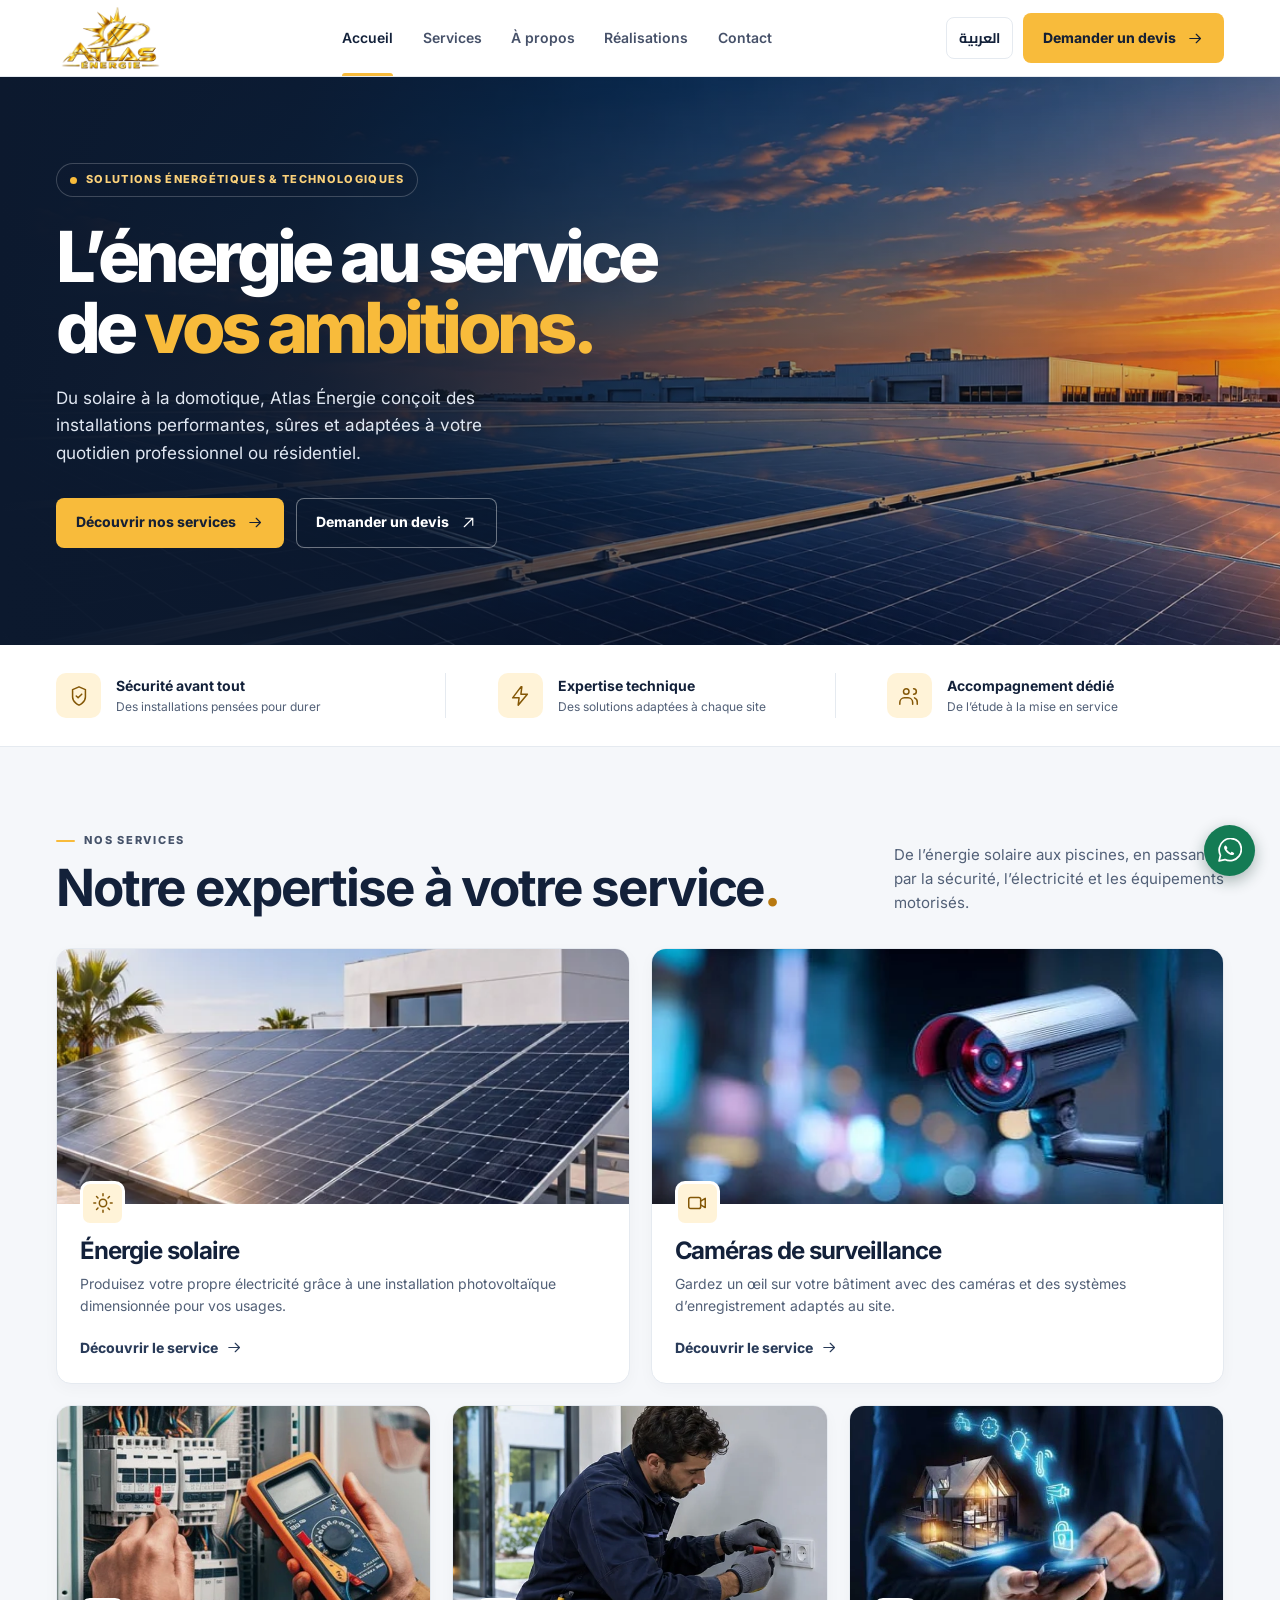
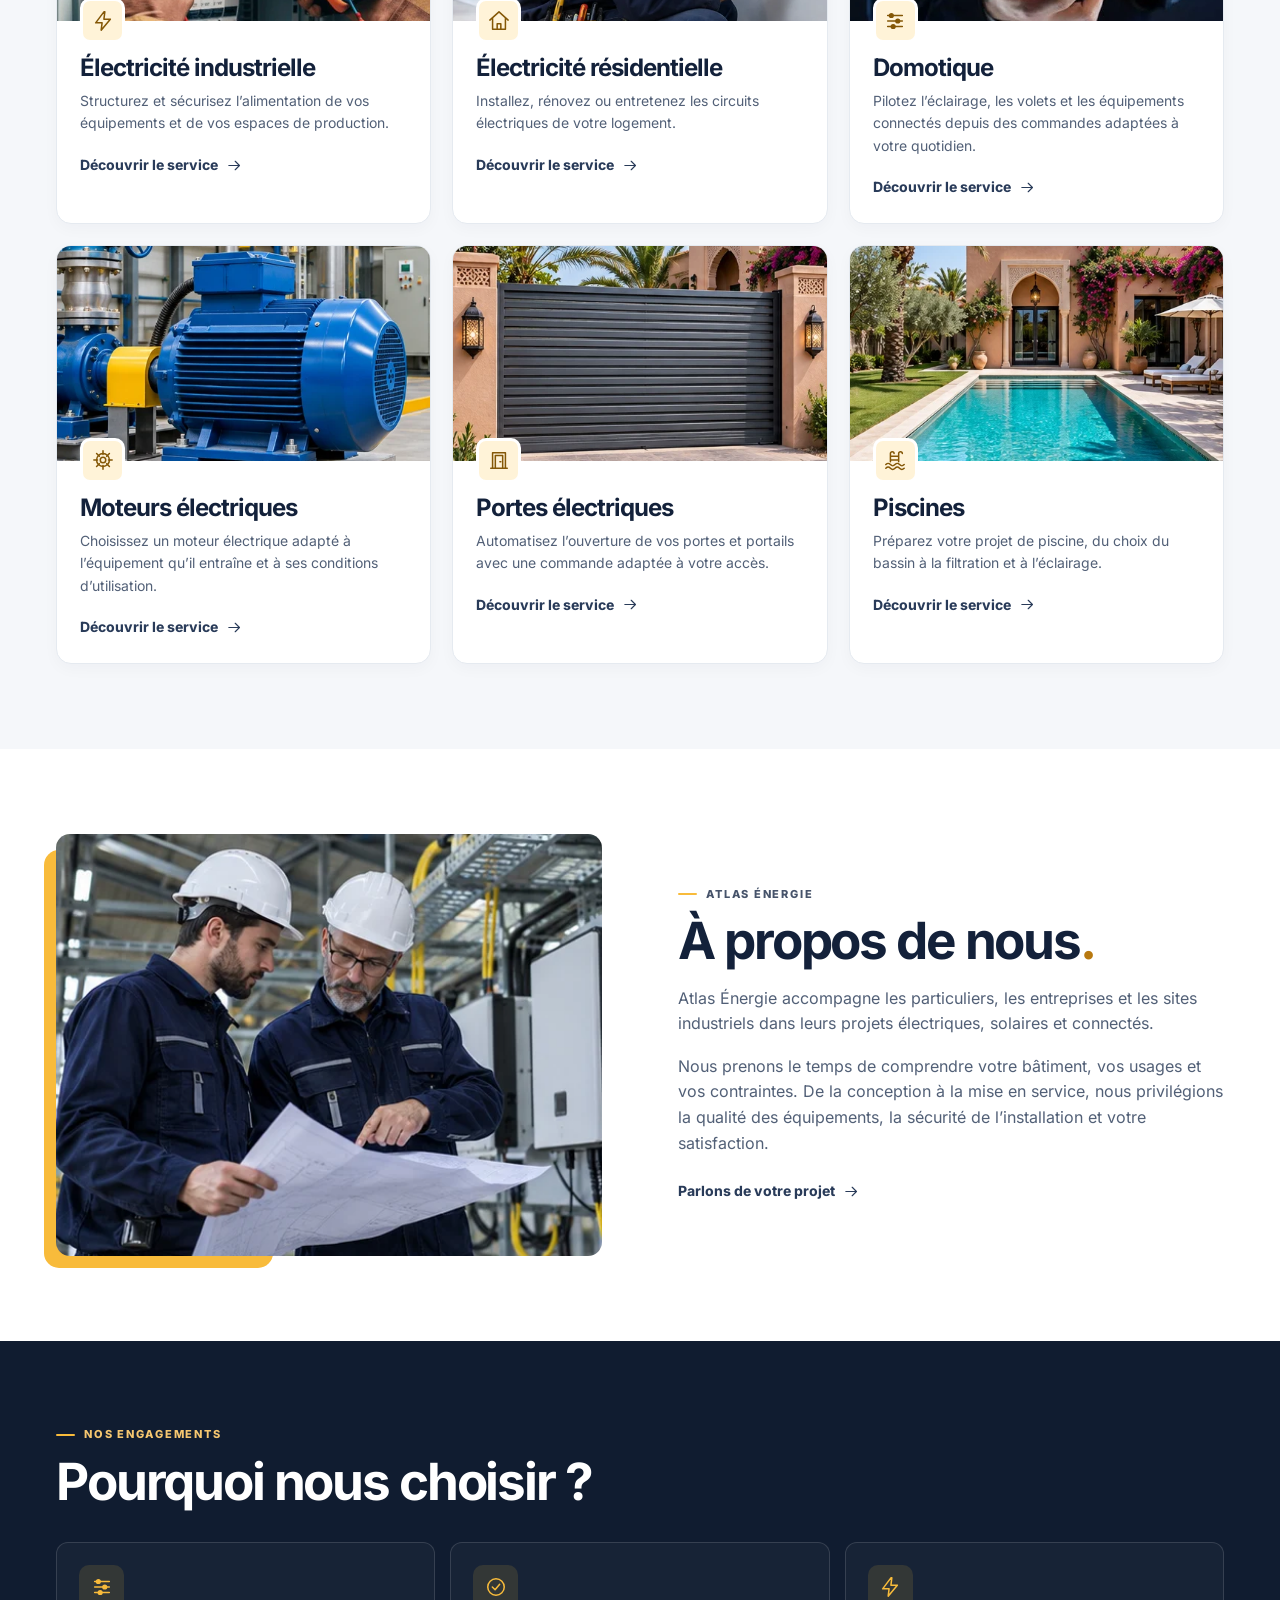
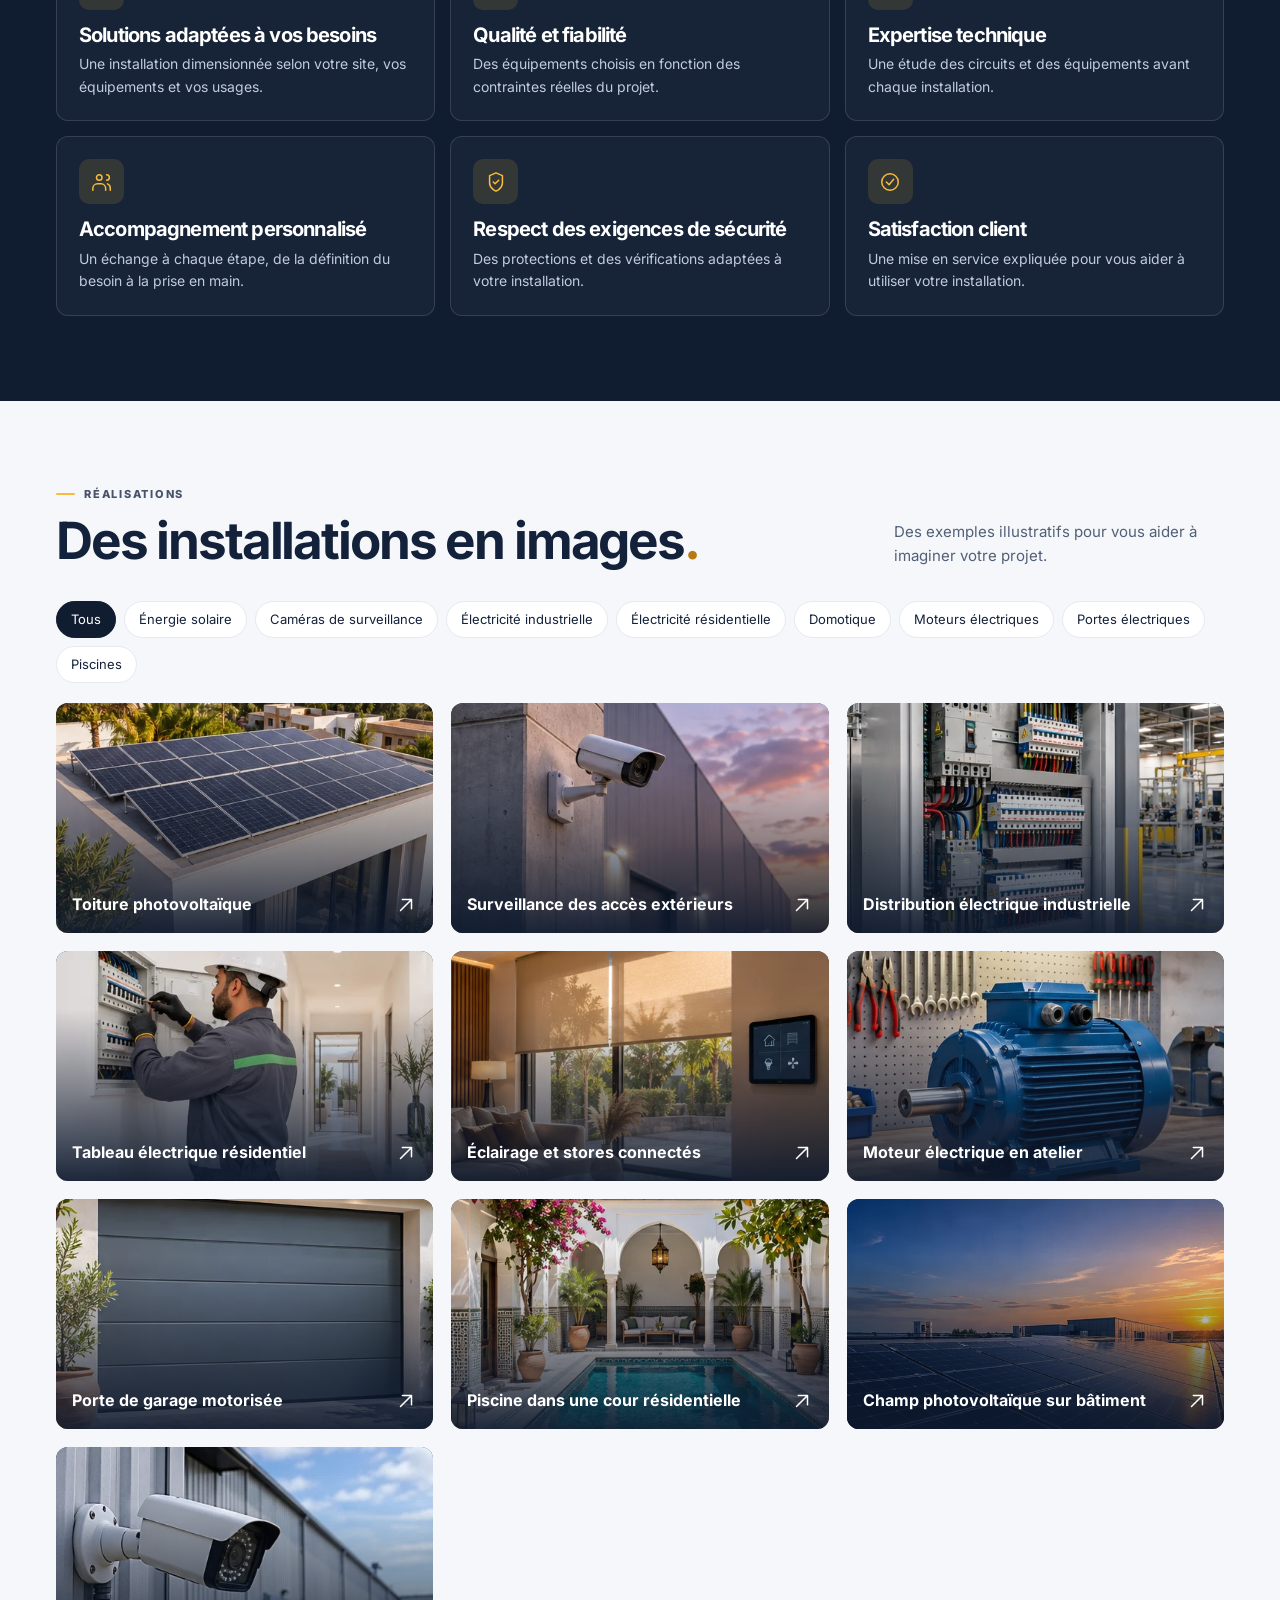
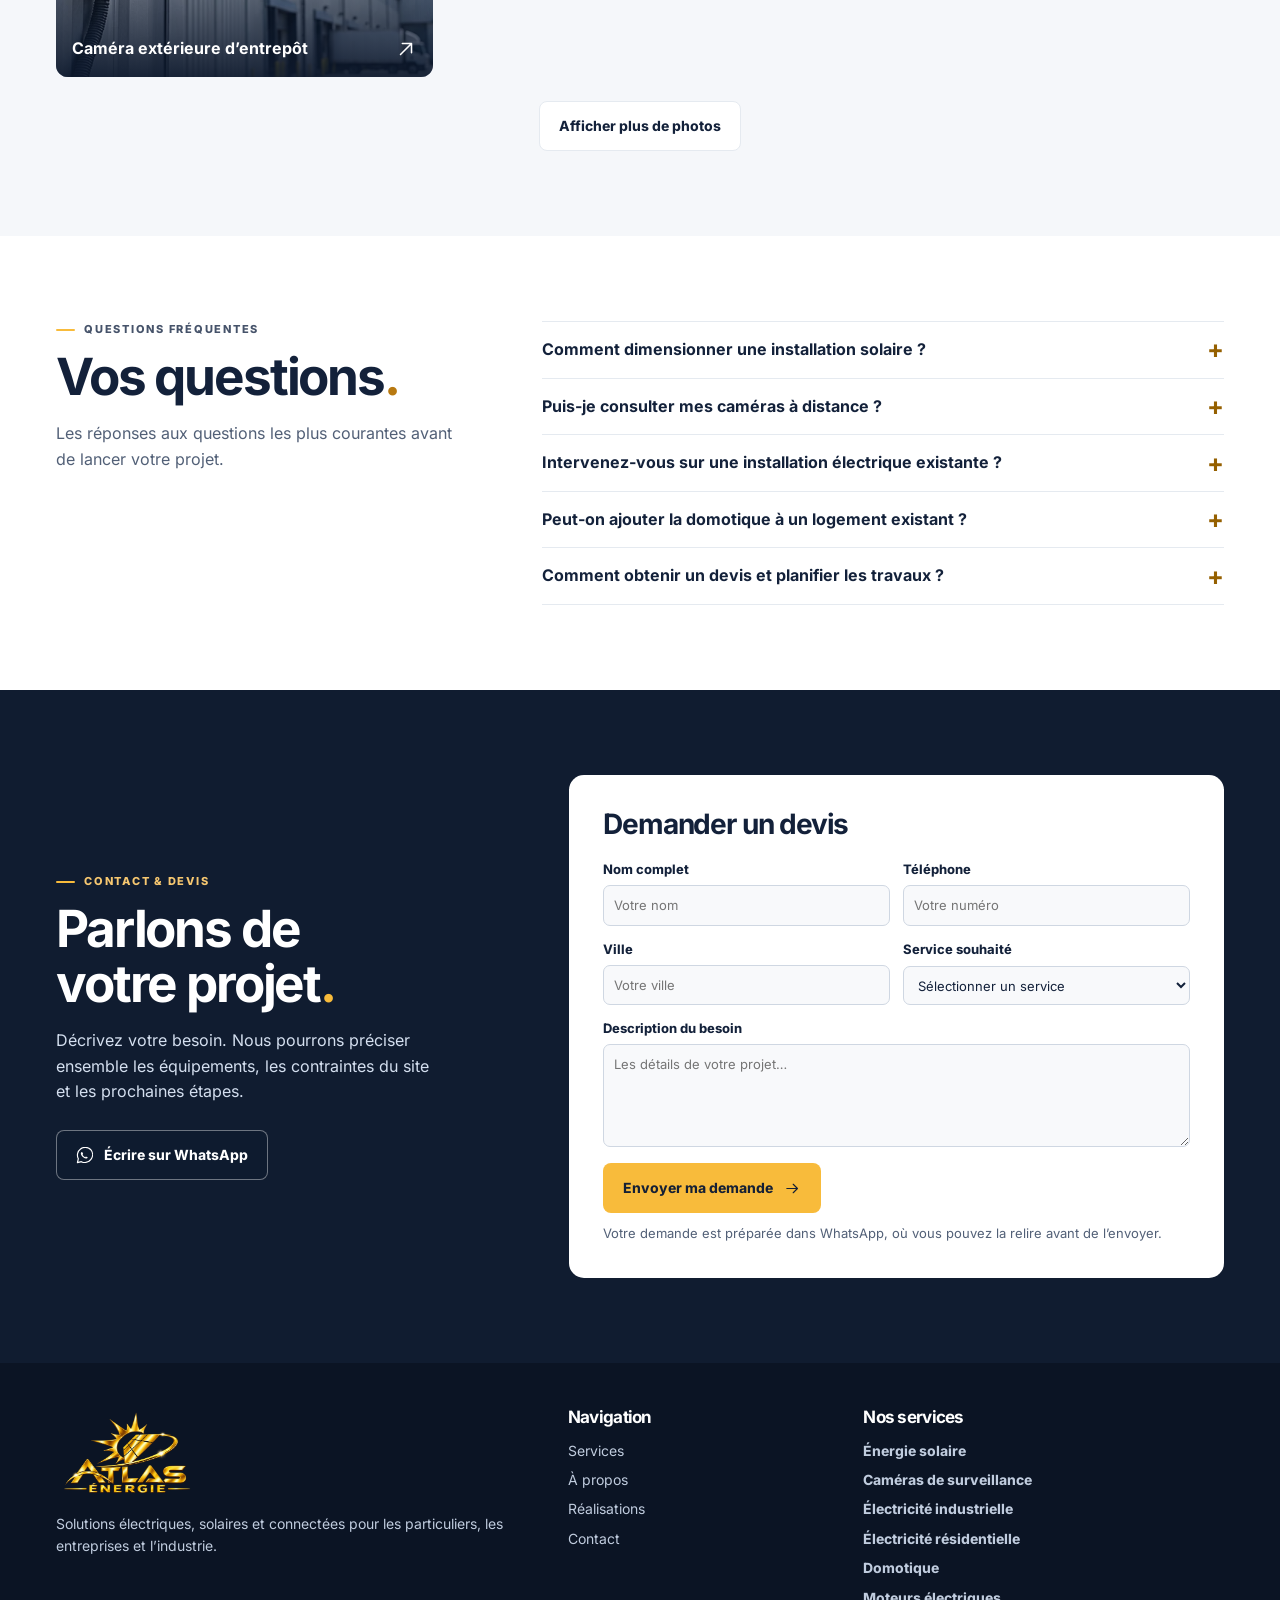
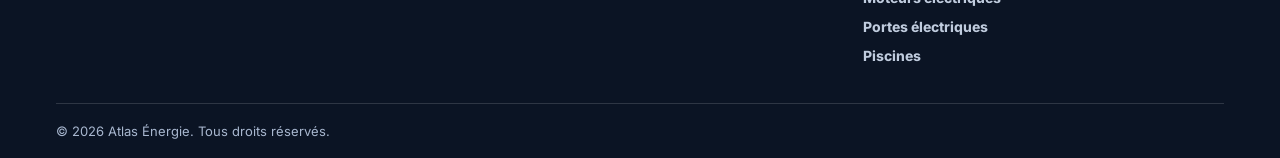
==== commit 72472ac5: "Remove the footer contact block" ====
--- a/index.html
+++ b/index.html
@@ -106,7 +106,6 @@
       <div><a class="brand" href="#accueil"><img src="assets/logo-atlas.webp" alt="Atlas Énergie" width="960" height="554"></a><p>Solutions électriques, solaires et connectées pour les particuliers, les entreprises et l’industrie.</p></div>
       <div><h3>Navigation</h3><a href="#services">Services</a><a href="#a-propos">À propos</a><a href="#realisations">Réalisations</a><a href="#contact">Contact</a></div>
       <div><h3>Nos services</h3><div id="footer-services"></div></div>
-      <div><h3>Contact</h3><p id="contact-phone">Téléphone à renseigner</p><p id="contact-email">E-mail à renseigner</p><p id="contact-address">Adresse à renseigner</p><a data-whatsapp href="#devis">WhatsApp <span id="whatsapp-number" dir="ltr"></span></a></div>
     </div>
     <div class="wrap footer-bottom">© <span id="year">2026</span> Atlas Énergie. Tous droits réservés.</div>
   </footer>
--- a/styles.css
+++ b/styles.css
@@ -677,7 +677,7 @@
 }
 .footer-grid {
   display: grid;
-  grid-template-columns: 1.35fr 0.75fr 1fr 1fr;
+  grid-template-columns: 1.35fr 0.75fr 1fr;
   gap: 25px;
 }
 .footer-grid p,
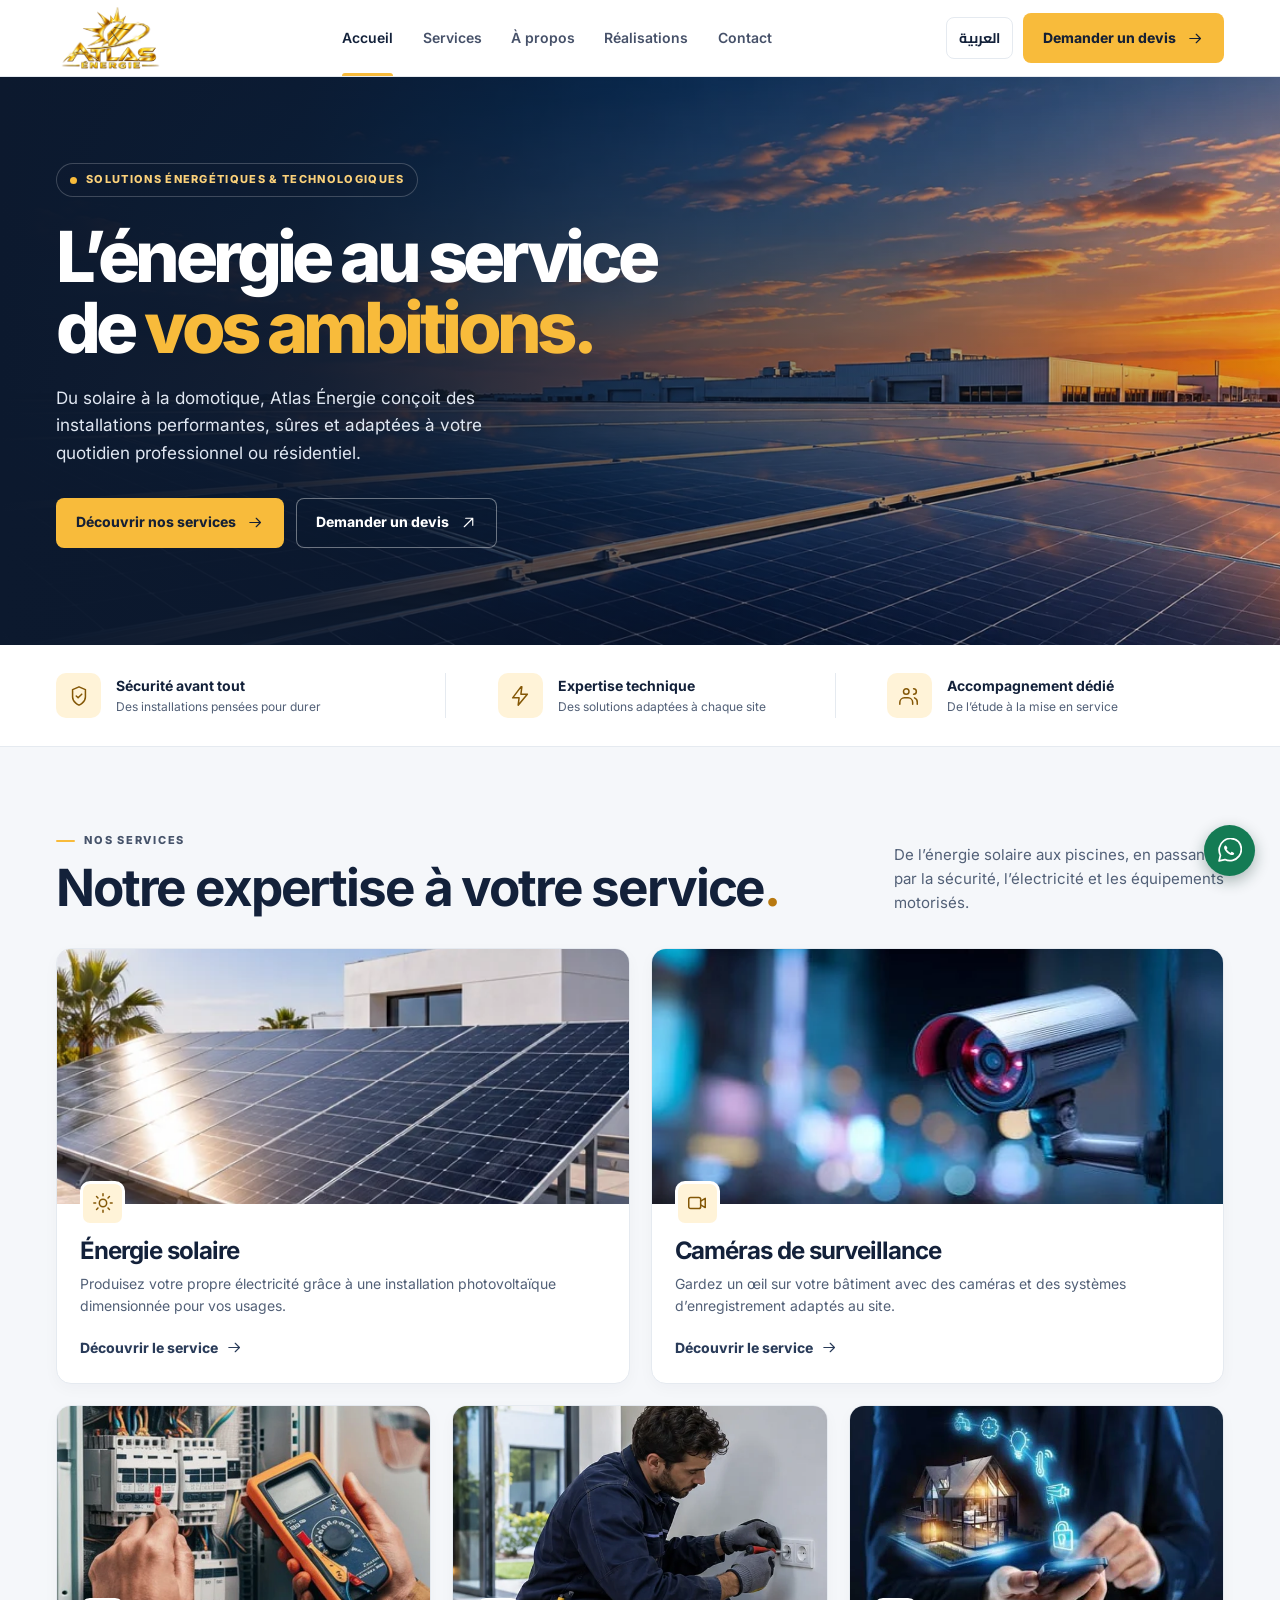
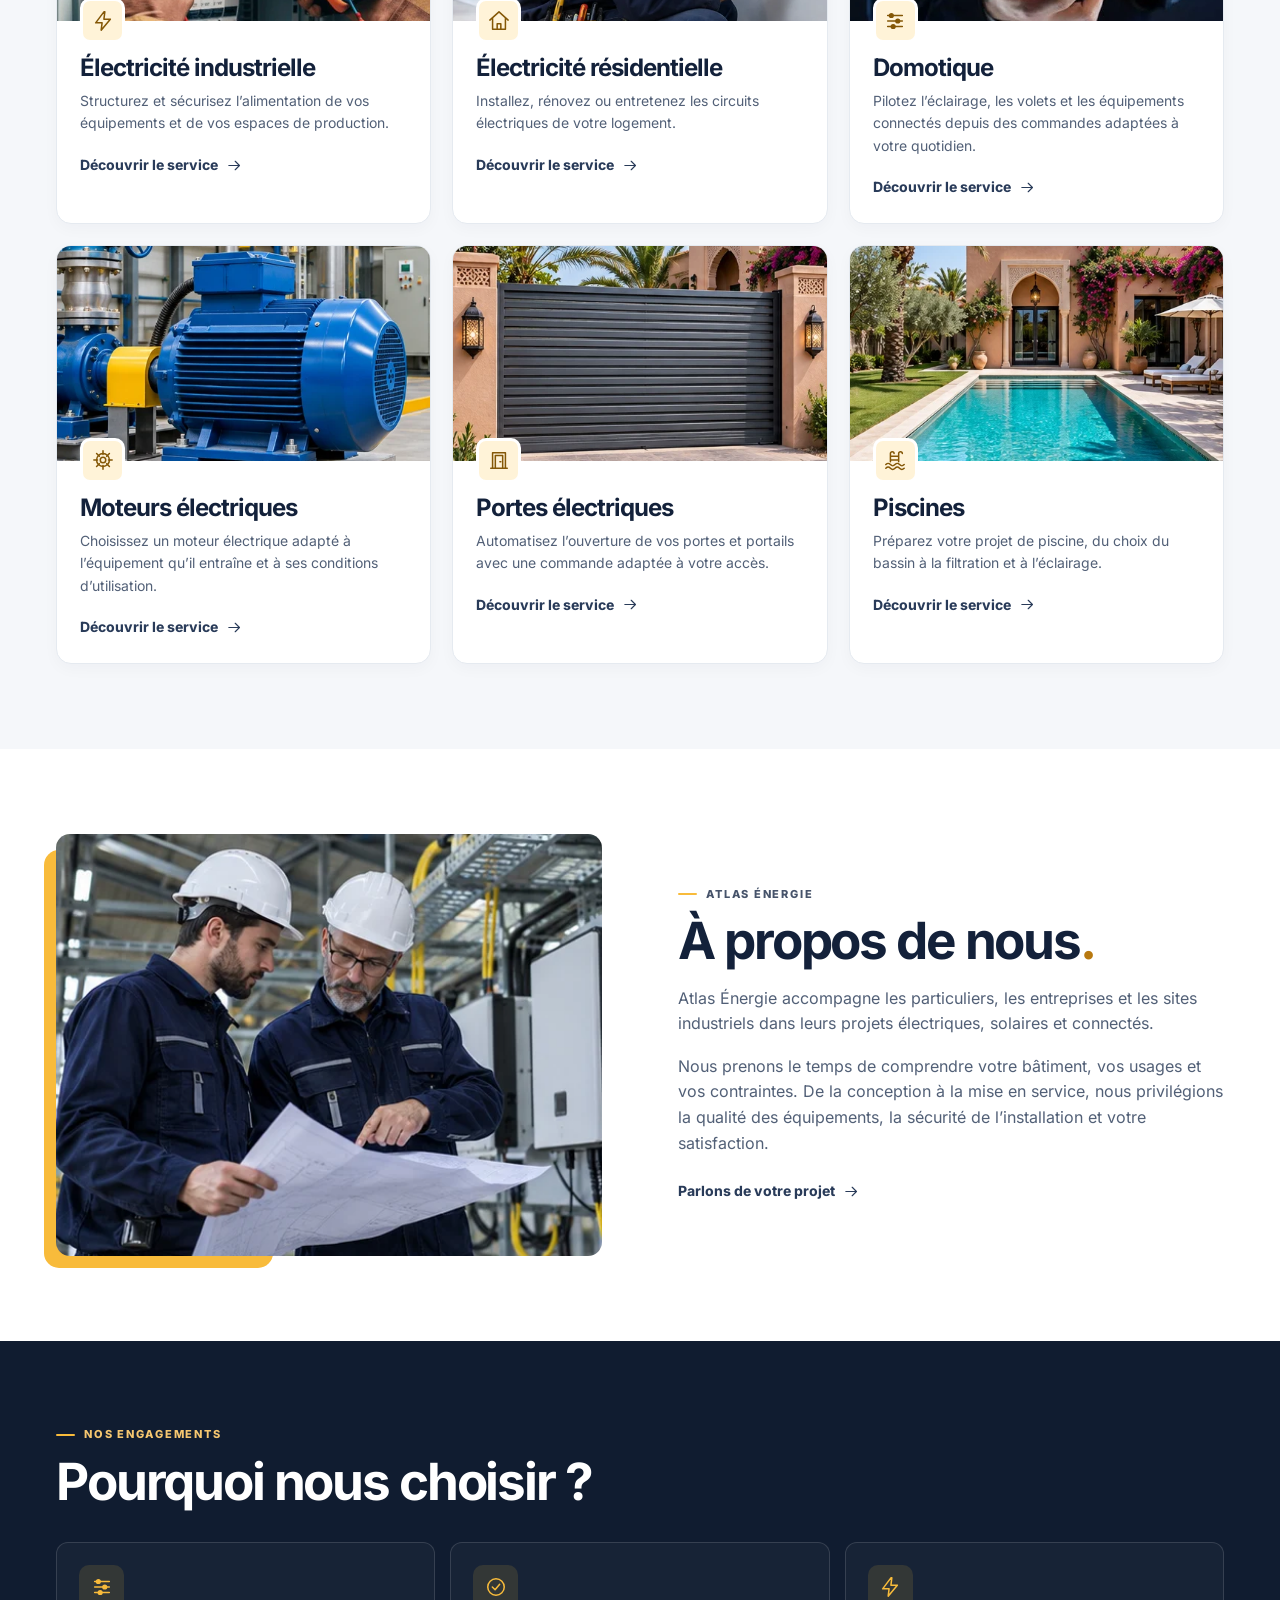
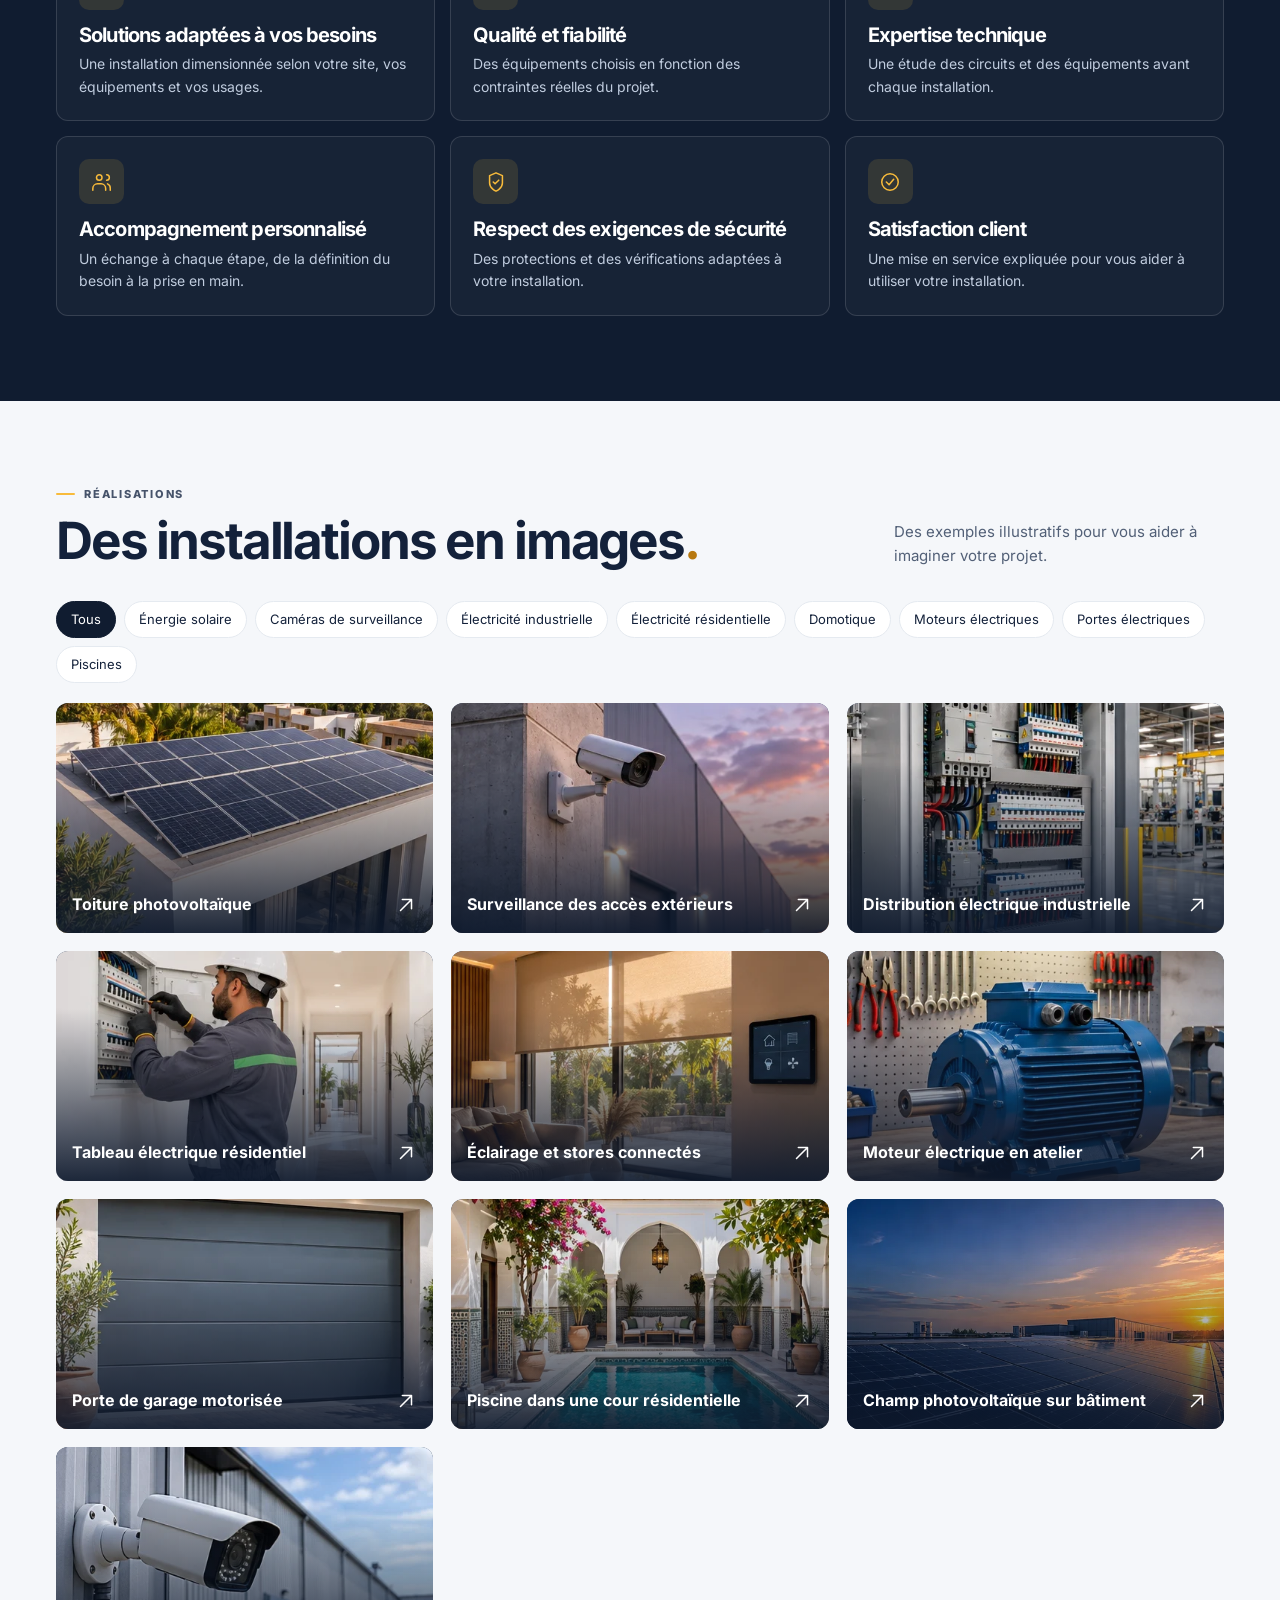
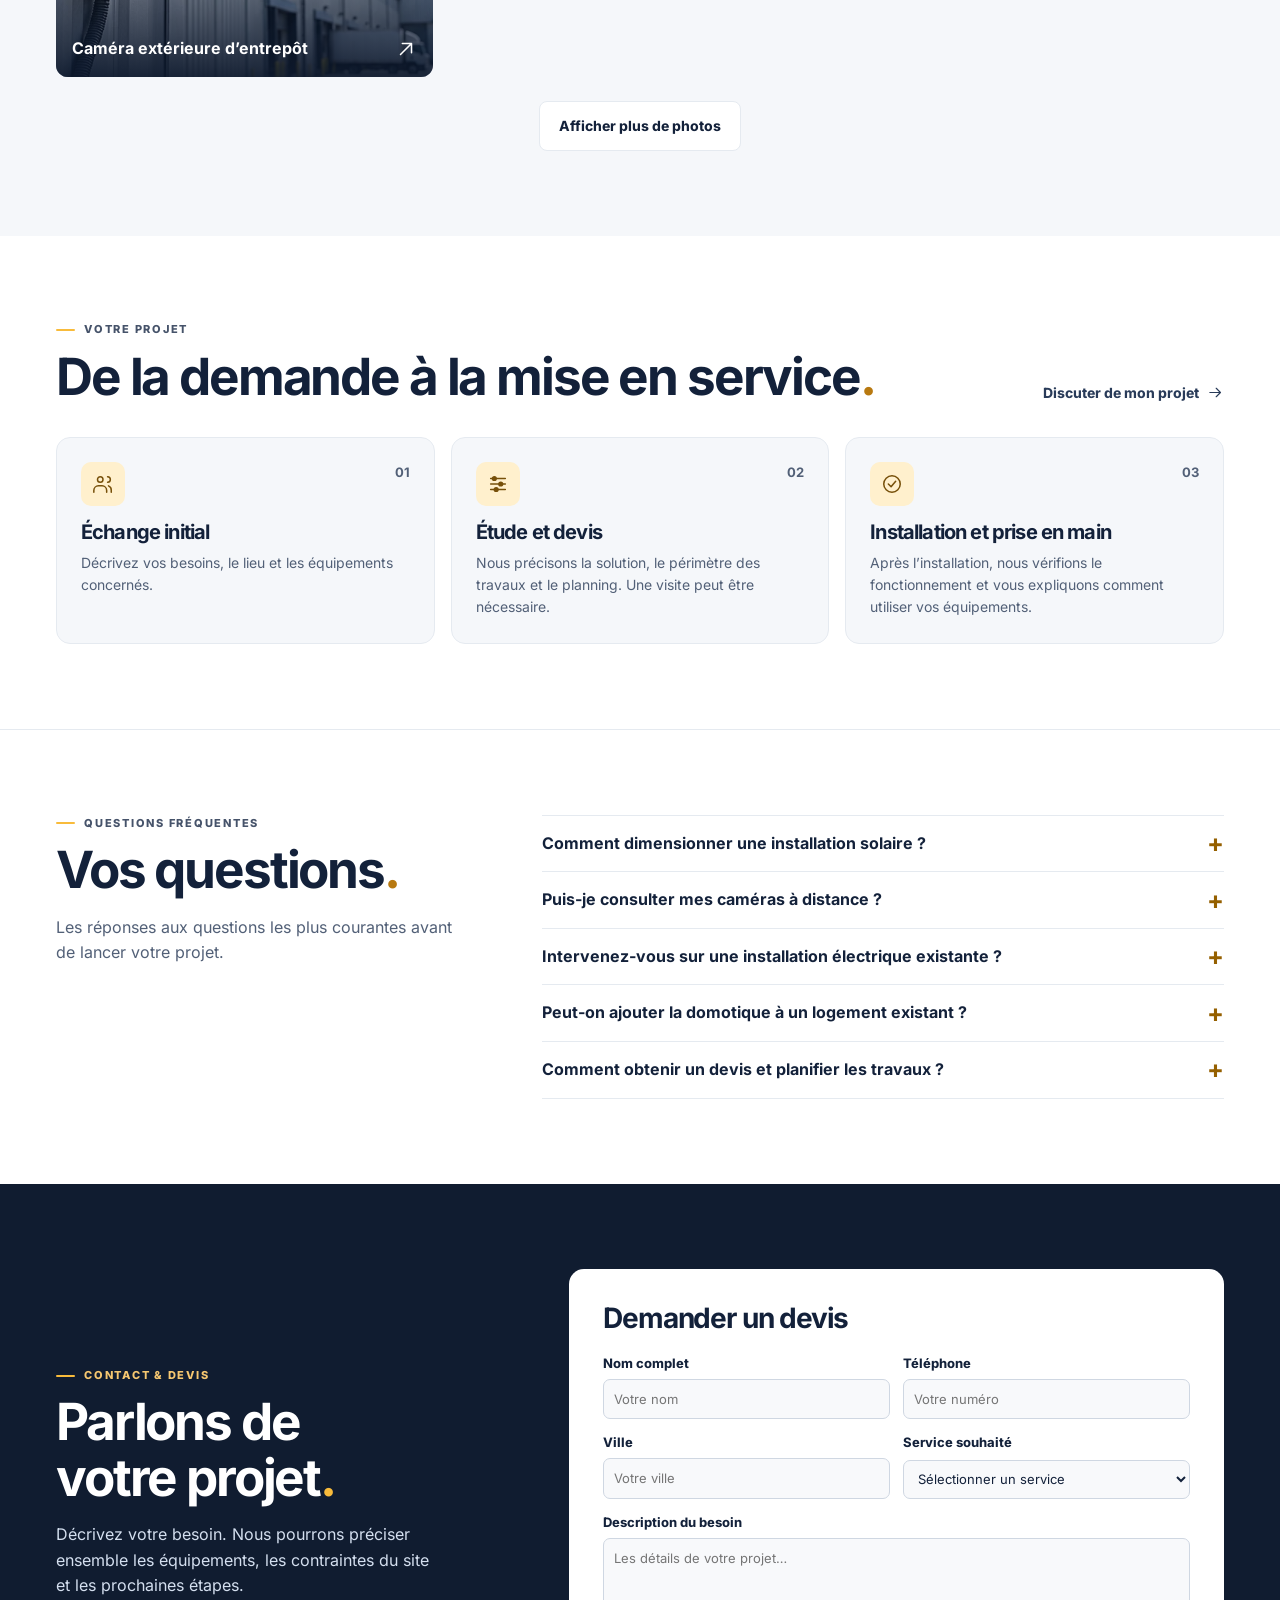
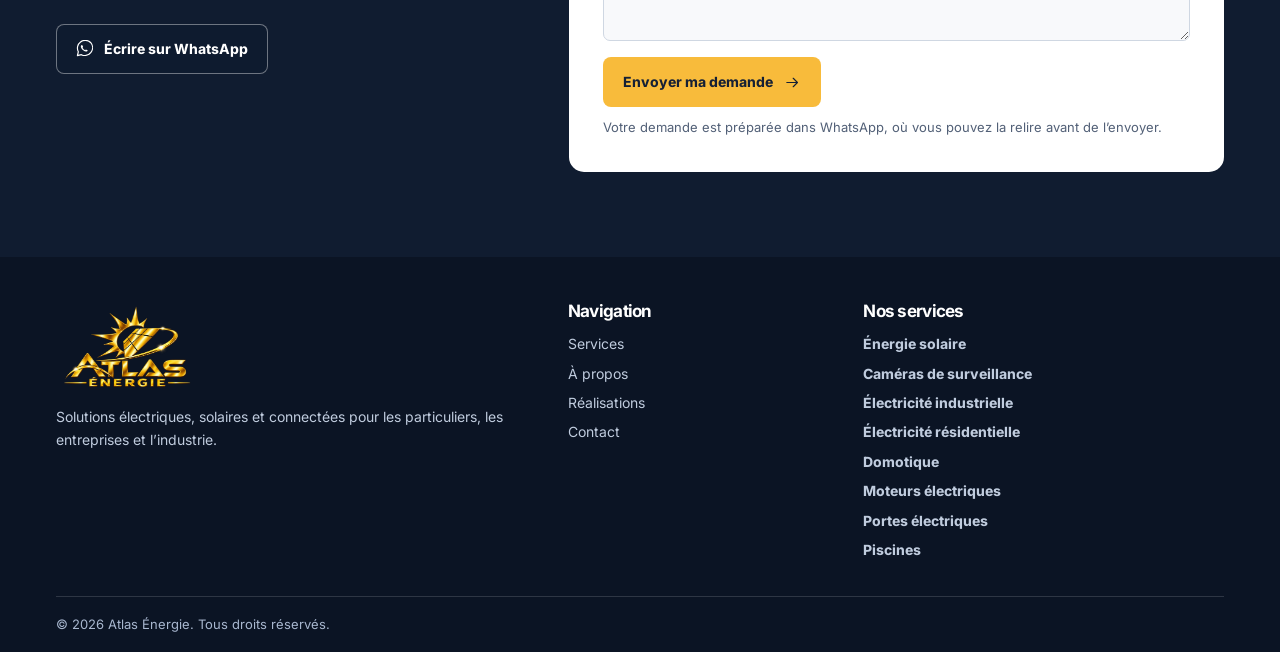
==== commit e4cb38a4: "Polish the project journey and gallery navigation" ====
--- a/index.html
+++ b/index.html
@@ -74,6 +74,19 @@
         <button class="button more-projects" id="more-projects" type="button" aria-controls="project-grid" hidden></button>
       </div>
     </section>
+    <section class="section process" aria-labelledby="process-title">
+      <div class="wrap">
+        <div class="section-heading split">
+          <div><div class="eyebrow"><span></span> VOTRE PROJET</div><h2 id="process-title">De la demande à la mise en service<span class="accent">.</span></h2></div>
+          <a class="text-link" href="#devis">Discuter de mon projet <span data-icon="arrow"></span></a>
+        </div>
+        <ol class="process-steps">
+          <li><span class="process-symbol" data-icon="users"></span><h3>Échange initial</h3><p>Décrivez vos besoins, le lieu et les équipements concernés.</p></li>
+          <li><span class="process-symbol" data-icon="controls"></span><h3>Étude et devis</h3><p>Nous précisons la solution, le périmètre des travaux et le planning. Une visite peut être nécessaire.</p></li>
+          <li><span class="process-symbol" data-icon="check"></span><h3>Installation et prise en main</h3><p>Après l’installation, nous vérifions le fonctionnement et vous expliquons comment utiliser vos équipements.</p></li>
+        </ol>
+      </div>
+    </section>
     <section class="section faq" id="faq">
       <div class="wrap faq-grid">
         <div><div class="eyebrow"><span></span> QUESTIONS FRÉQUENTES</div><h2>Vos questions<span class="accent">.</span></h2><p>Les réponses aux questions les plus courantes avant de lancer votre projet.</p></div>
--- a/styles.css
+++ b/styles.css
@@ -1086,3 +1086,115 @@
   object-fit: contain;
   background: var(--navy);
 }
+
+.process {
+  background: white;
+  border-bottom: 1px solid var(--line);
+}
+
+.process .split .text-link {
+  flex-shrink: 0;
+}
+
+.process-steps {
+  display: grid;
+  grid-template-columns: repeat(3, minmax(0, 1fr));
+  gap: 16px;
+  margin: 0;
+  padding: 0;
+  list-style: none;
+  counter-reset: project-step;
+}
+
+.process-steps li {
+  position: relative;
+  counter-increment: project-step;
+  padding: 24px;
+  border: 1px solid var(--line);
+  border-radius: 14px;
+  background: var(--surface);
+}
+
+.process-steps li::after {
+  content: counter(project-step, decimal-leading-zero);
+  position: absolute;
+  inset-block-start: 24px;
+  inset-inline-end: 24px;
+  color: var(--muted);
+  font-size: 13px;
+  font-weight: 700;
+}
+
+.process-symbol {
+  display: grid;
+  place-items: center;
+  width: 44px;
+  height: 44px;
+  margin-bottom: 16px;
+  border-radius: 10px;
+  background: #fff0cd;
+  color: #77500a;
+}
+
+.process-steps h3 {
+  margin-bottom: 8px;
+  font-size: 20px;
+}
+
+.process-steps p {
+  font-size: 14px;
+}
+
+.gallery-controls {
+  display: flex;
+  align-items: center;
+  justify-content: space-between;
+  gap: 12px;
+  margin-top: 18px;
+  padding-top: 14px;
+  border-top: 1px solid var(--line);
+}
+
+.gallery-controls button {
+  display: grid;
+  place-items: center;
+  width: 44px;
+  height: 44px;
+  border: 1px solid var(--line);
+  border-radius: 8px;
+  background: var(--surface);
+  color: var(--ink);
+}
+
+.gallery-controls button:hover {
+  background: var(--gold);
+}
+
+.gallery-position {
+  color: var(--muted);
+  font-size: 14px;
+  font-variant-numeric: tabular-nums;
+}
+
+.gallery-prev svg,
+[dir="rtl"] .gallery-next svg {
+  transform: scaleX(-1);
+}
+
+[dir="rtl"] .gallery-prev svg {
+  transform: none;
+}
+
+@media (max-width: 680px) {
+  .process-steps {
+    grid-template-columns: 1fr;
+  }
+
+  .process .split {
+    display: block;
+  }
+
+  .process .text-link {
+    margin-top: 12px;
+  }
+}
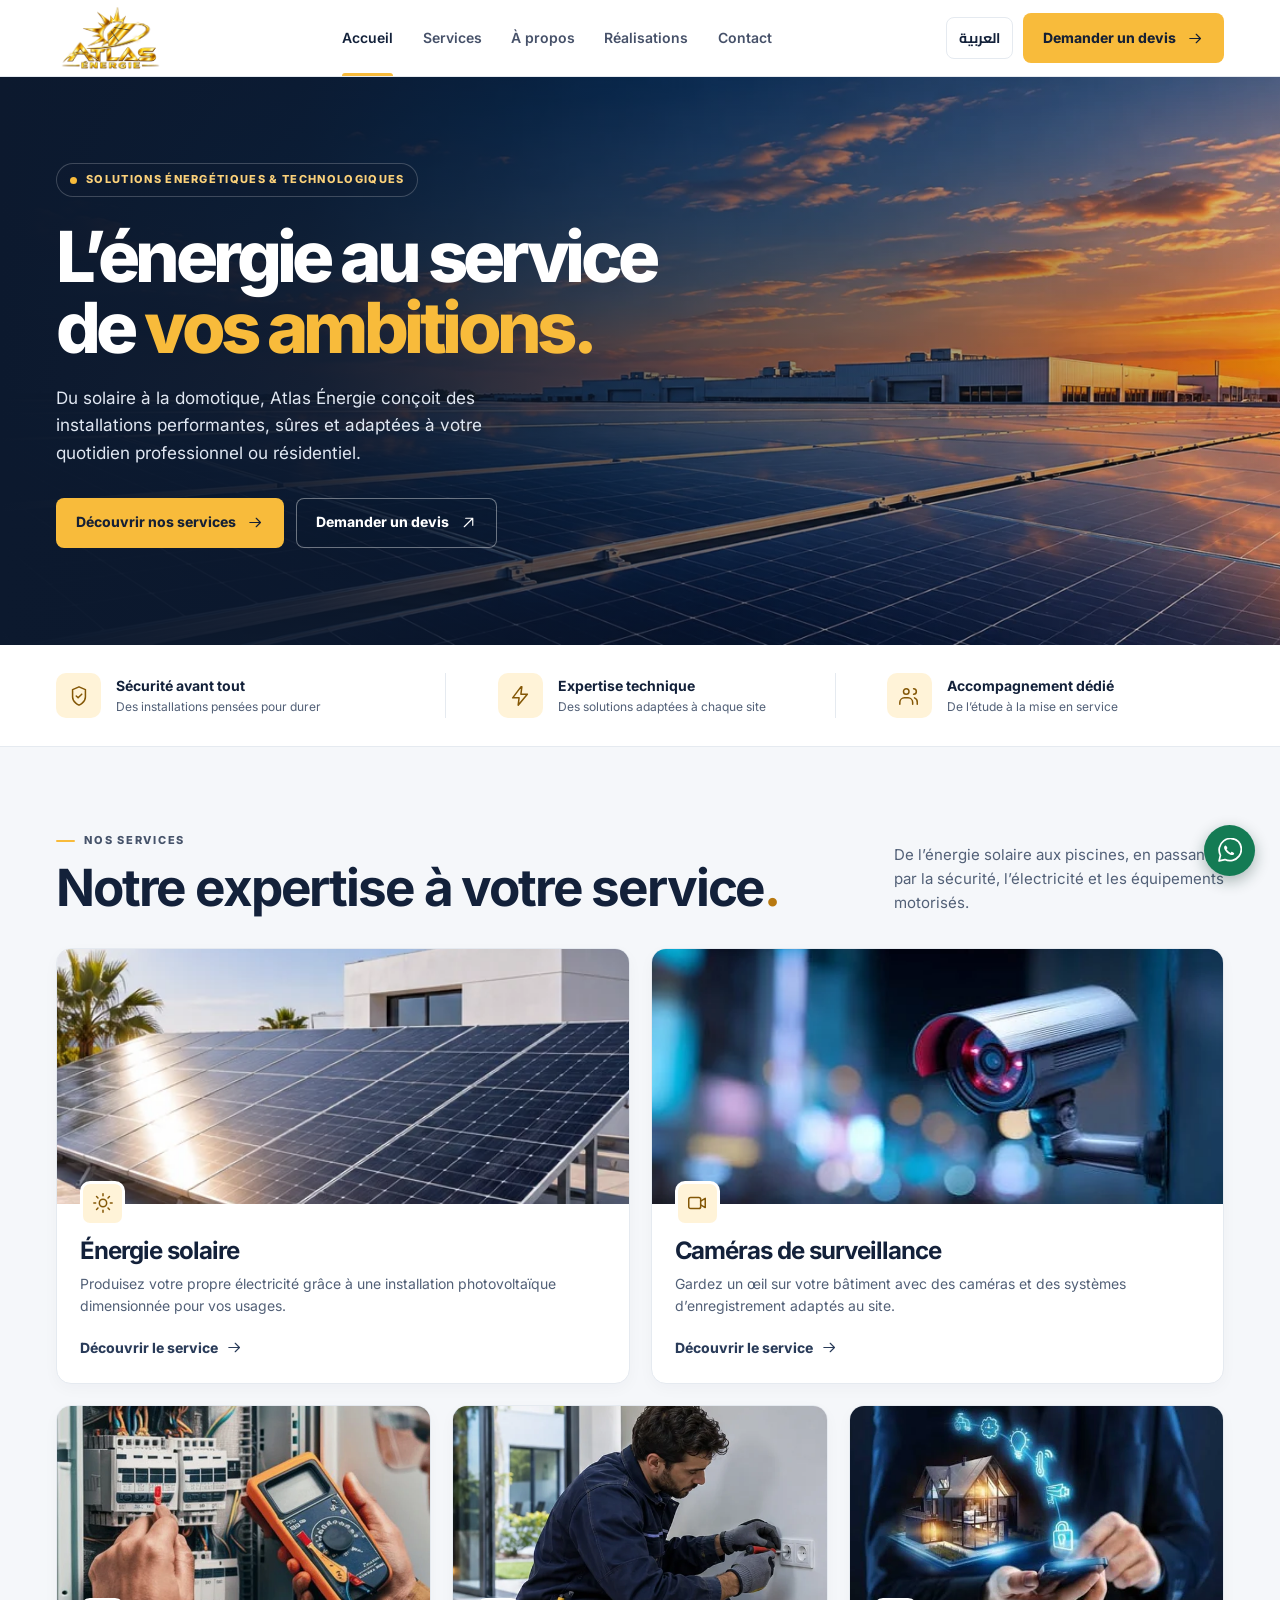
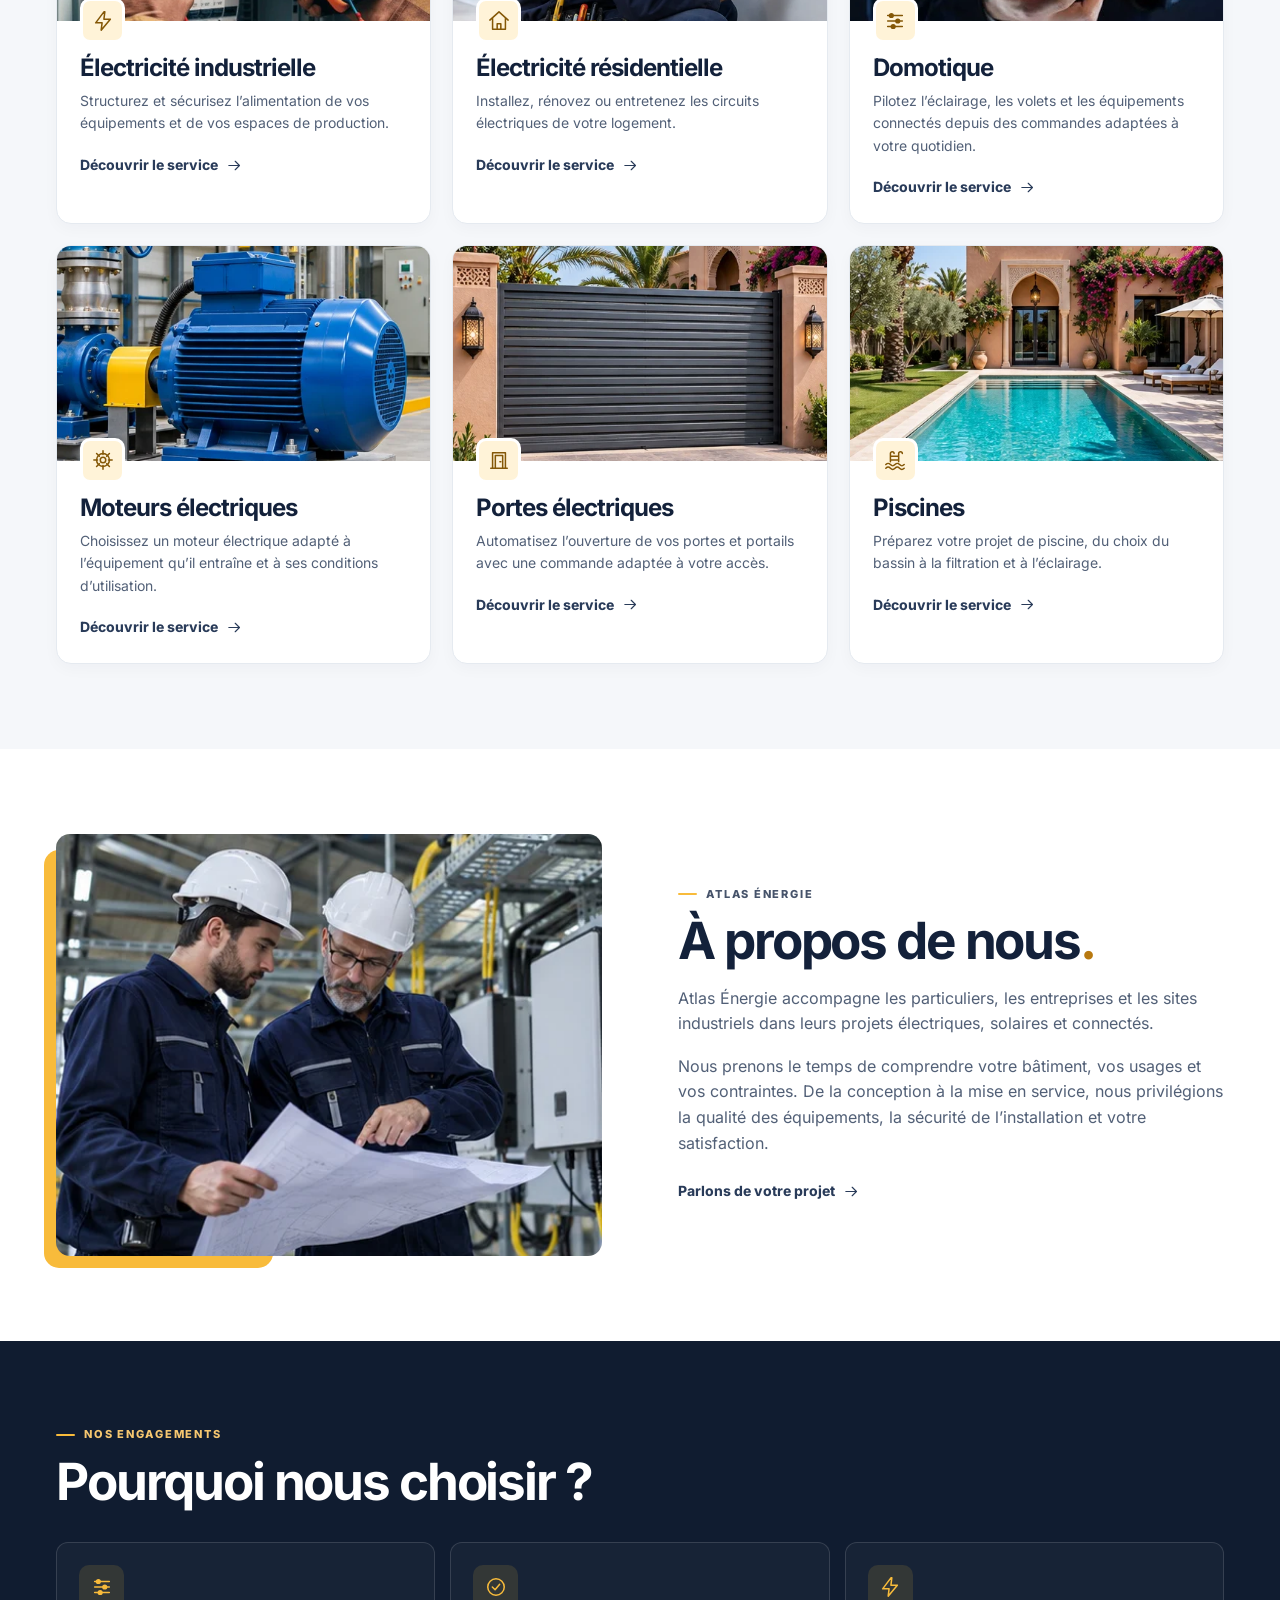
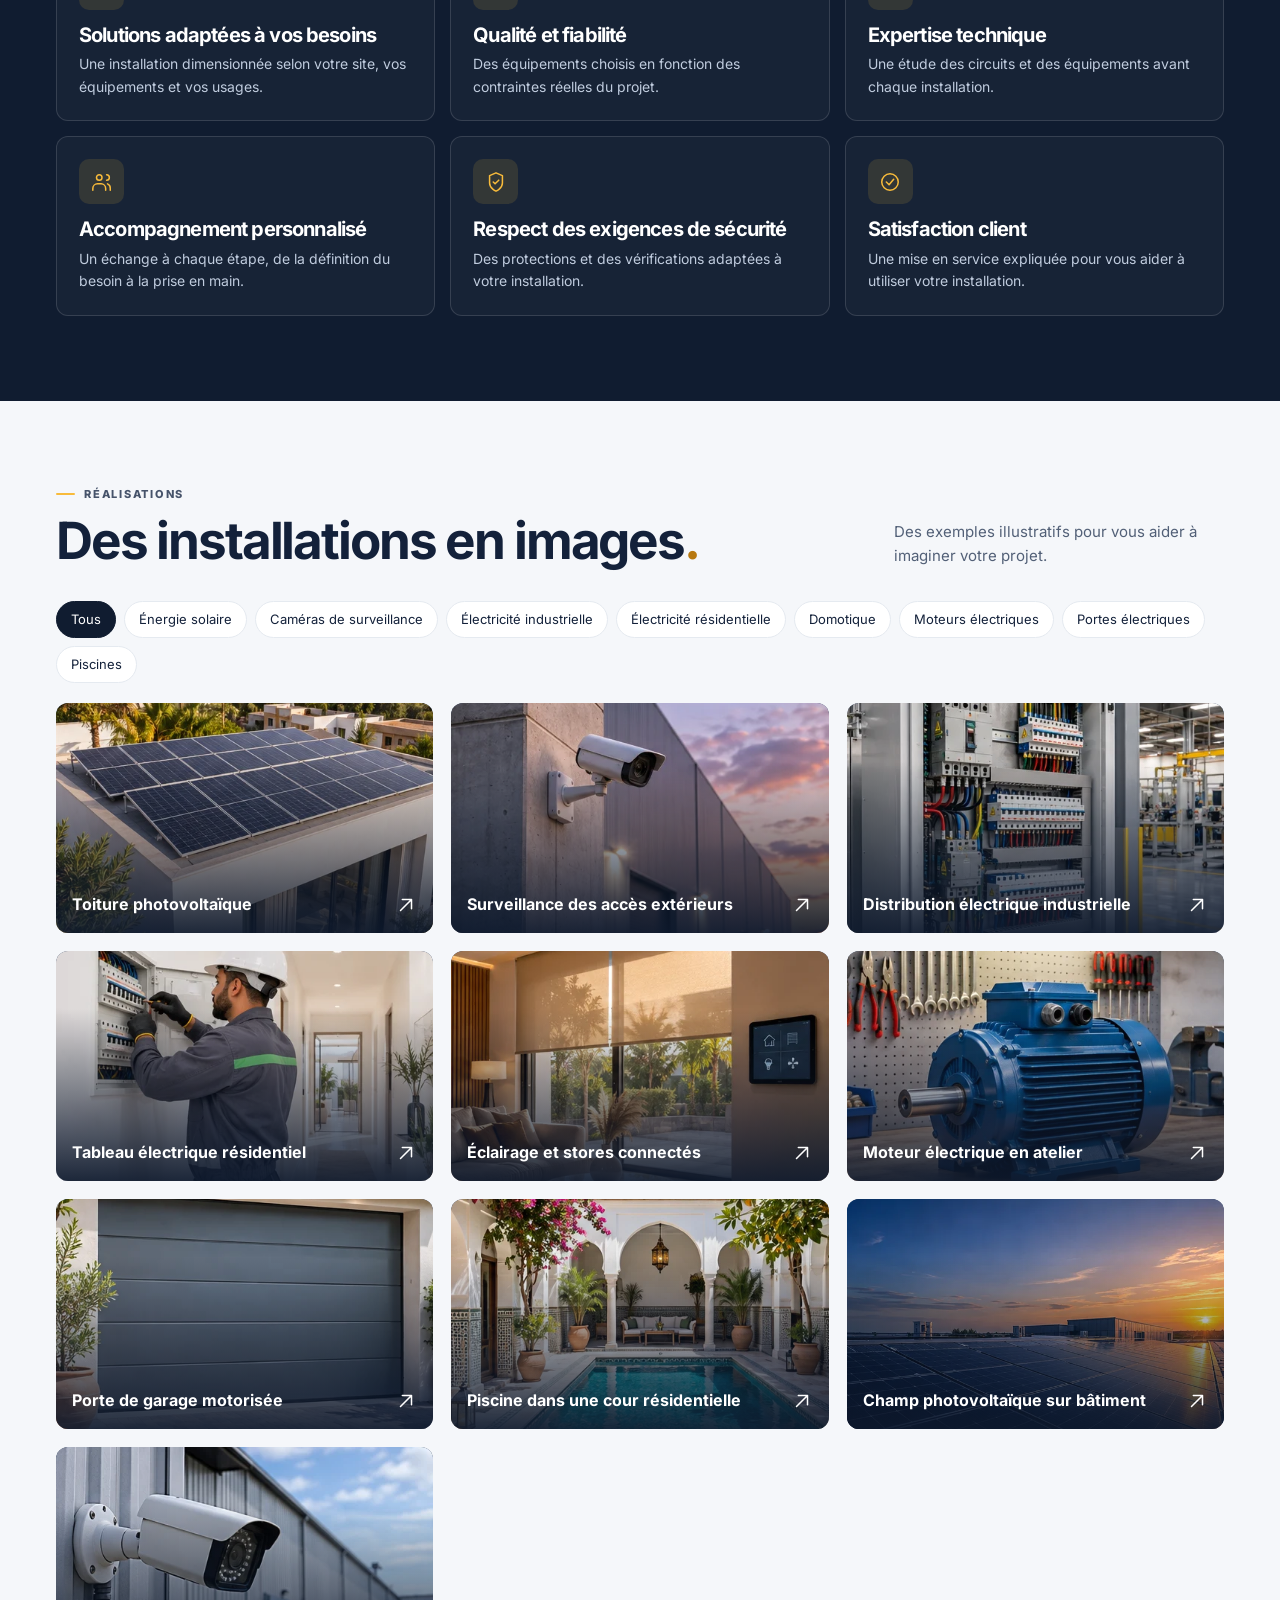
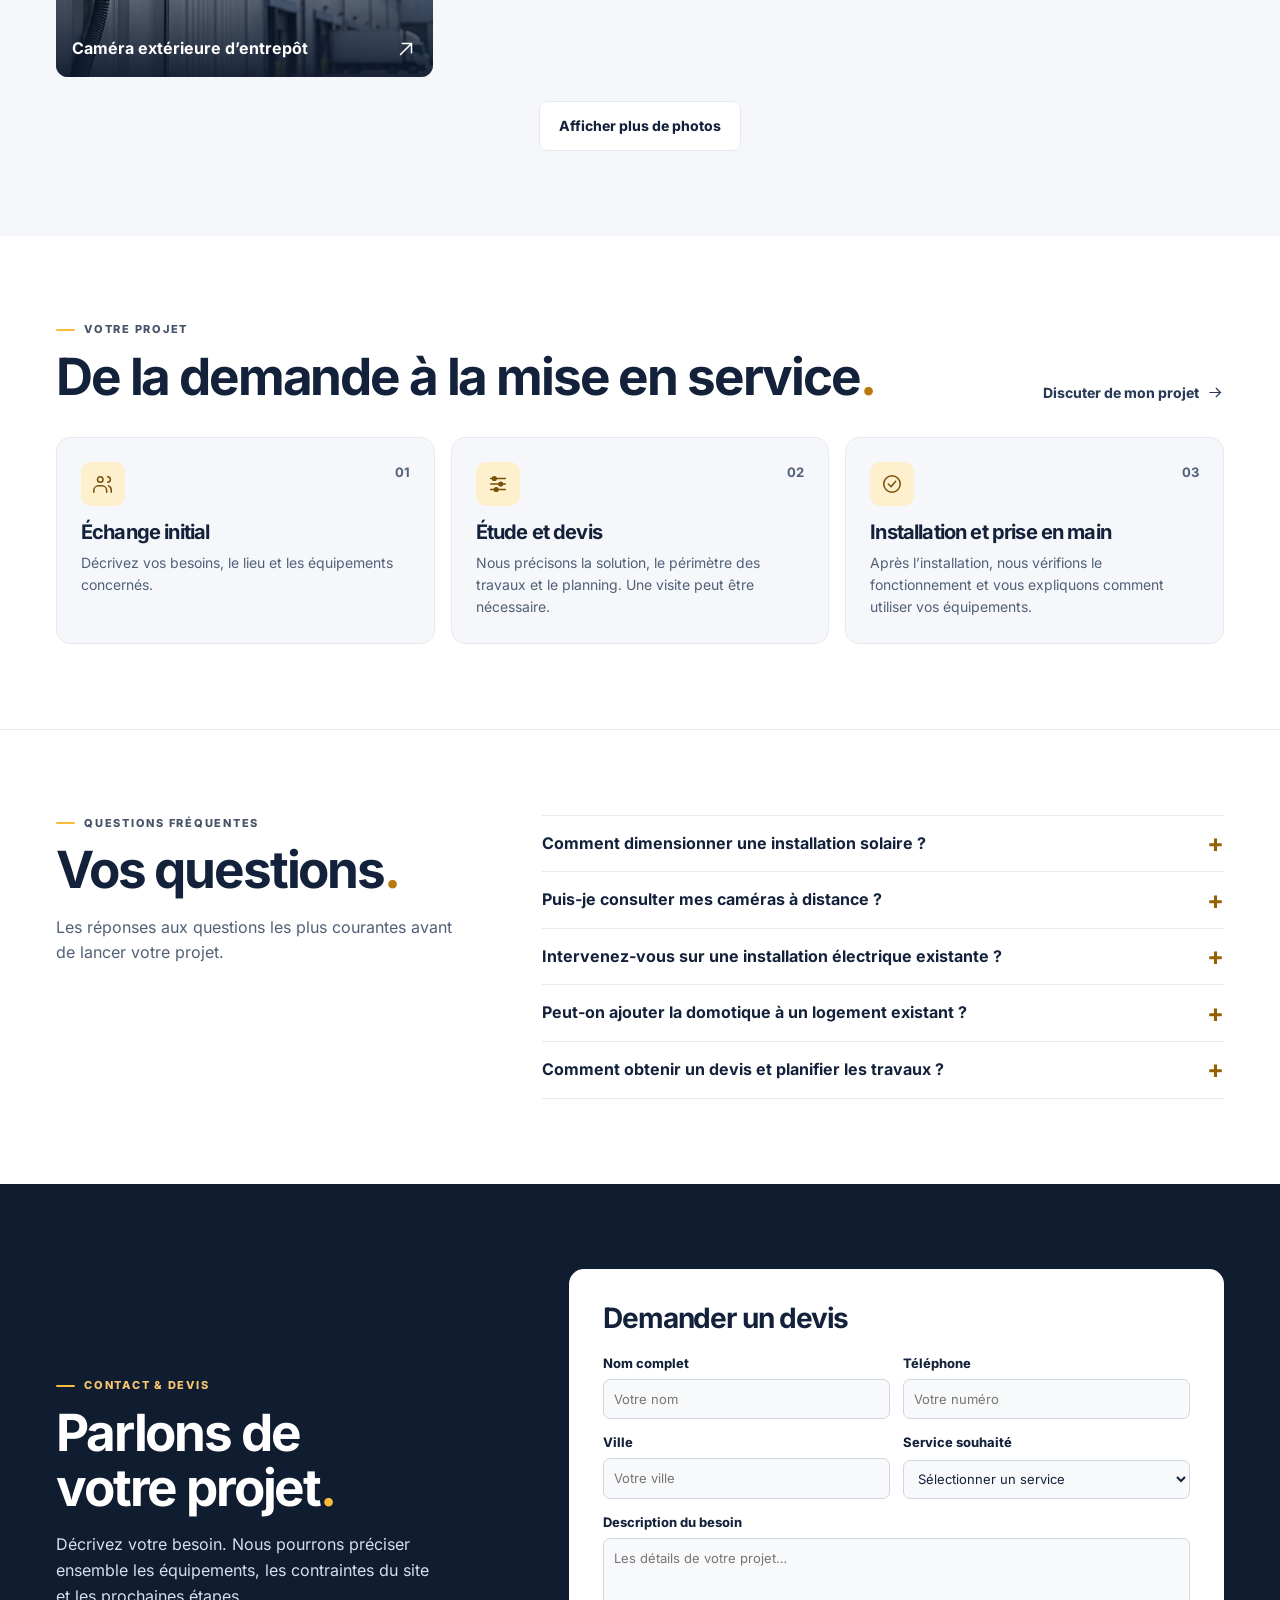
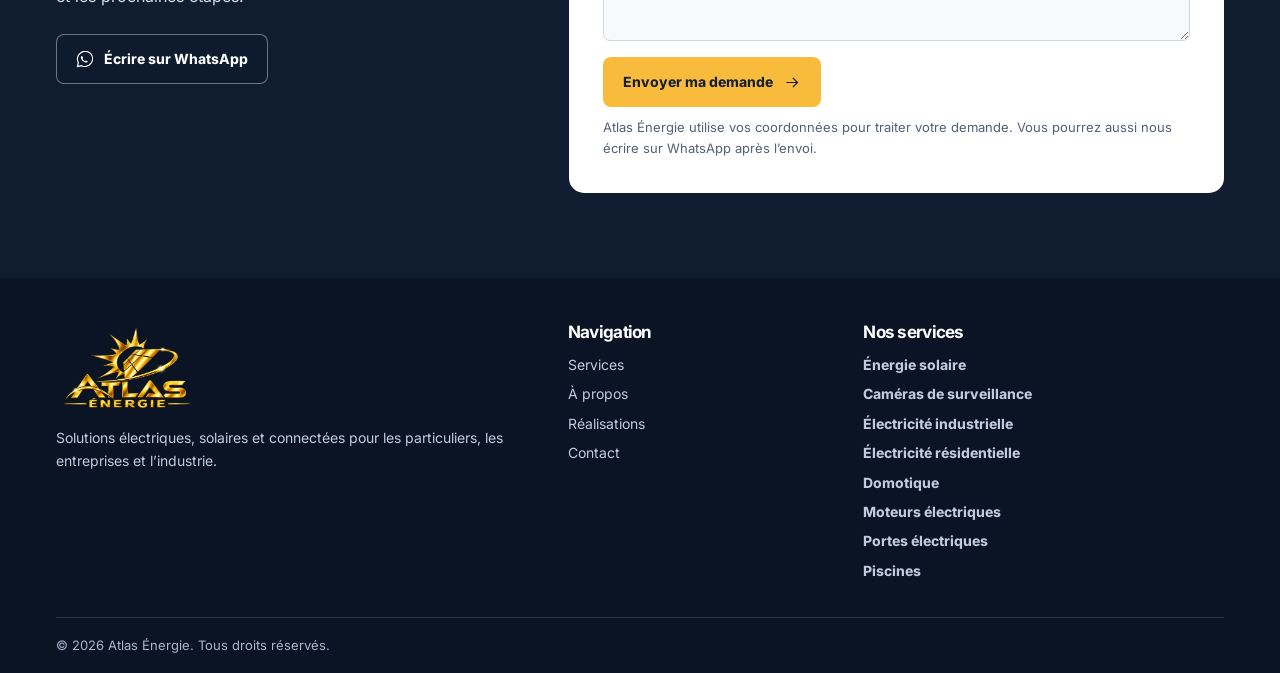
==== commit 83da827c: "Manage quote requests and service photos from the dashboard" ====
--- a/index.html
+++ b/index.html
@@ -108,7 +108,7 @@
             <label class="full">Description du besoin <textarea name="description" rows="4" placeholder="Les détails de votre projet…" required maxlength="1500"></textarea></label>
           </div>
           <button type="submit" class="button primary">Envoyer ma demande <span data-icon="arrow"></span></button>
-          <p class="form-note">Votre demande est préparée dans WhatsApp, où vous pouvez la relire avant de l’envoyer.</p>
+          <p class="form-note">Atlas Énergie utilise vos coordonnées pour traiter votre demande. Vous pourrez aussi nous écrire sur WhatsApp après l’envoi.</p>
           <p class="form-status" id="form-status" role="status"></p>
         </form>
       </div>
--- a/styles.css
+++ b/styles.css
@@ -1198,3 +1198,8 @@
     margin-top: 12px;
   }
 }
+
+.quote-form button:disabled {
+  cursor: wait;
+  opacity: .65;
+}
